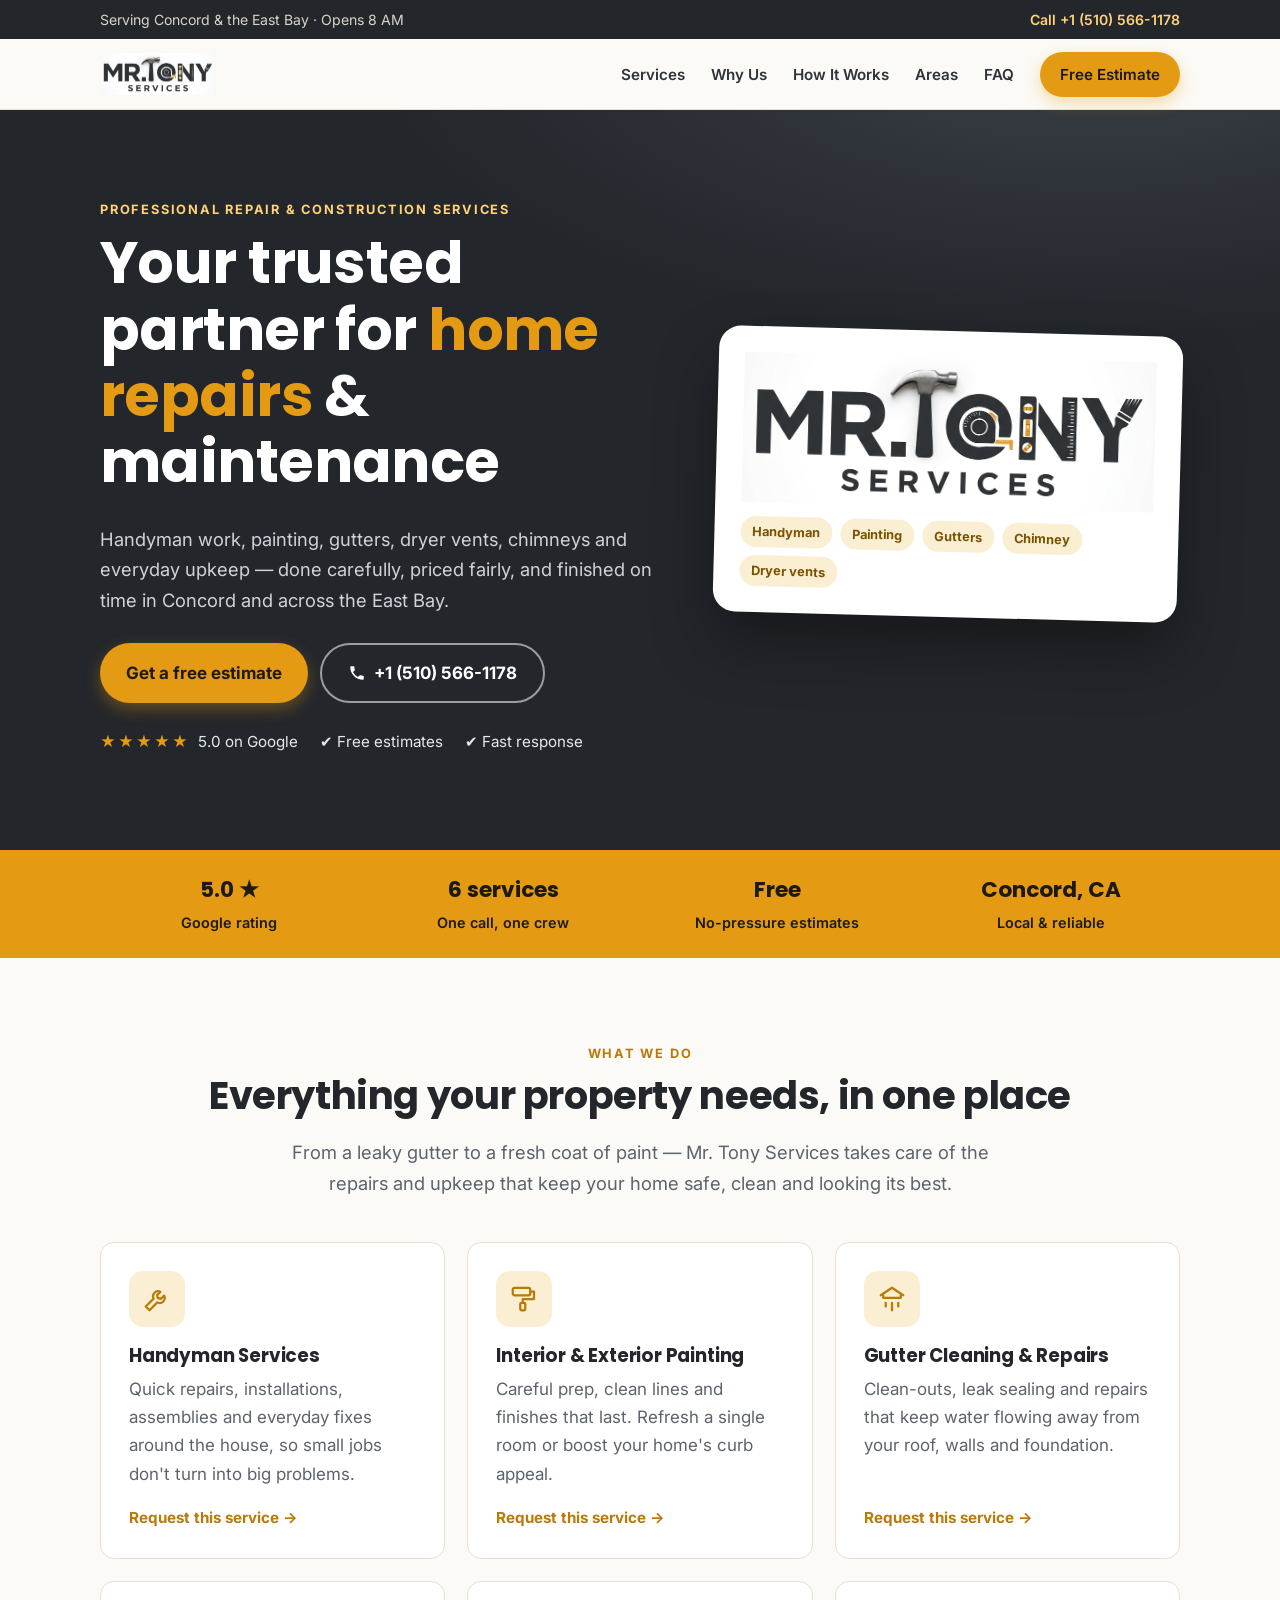
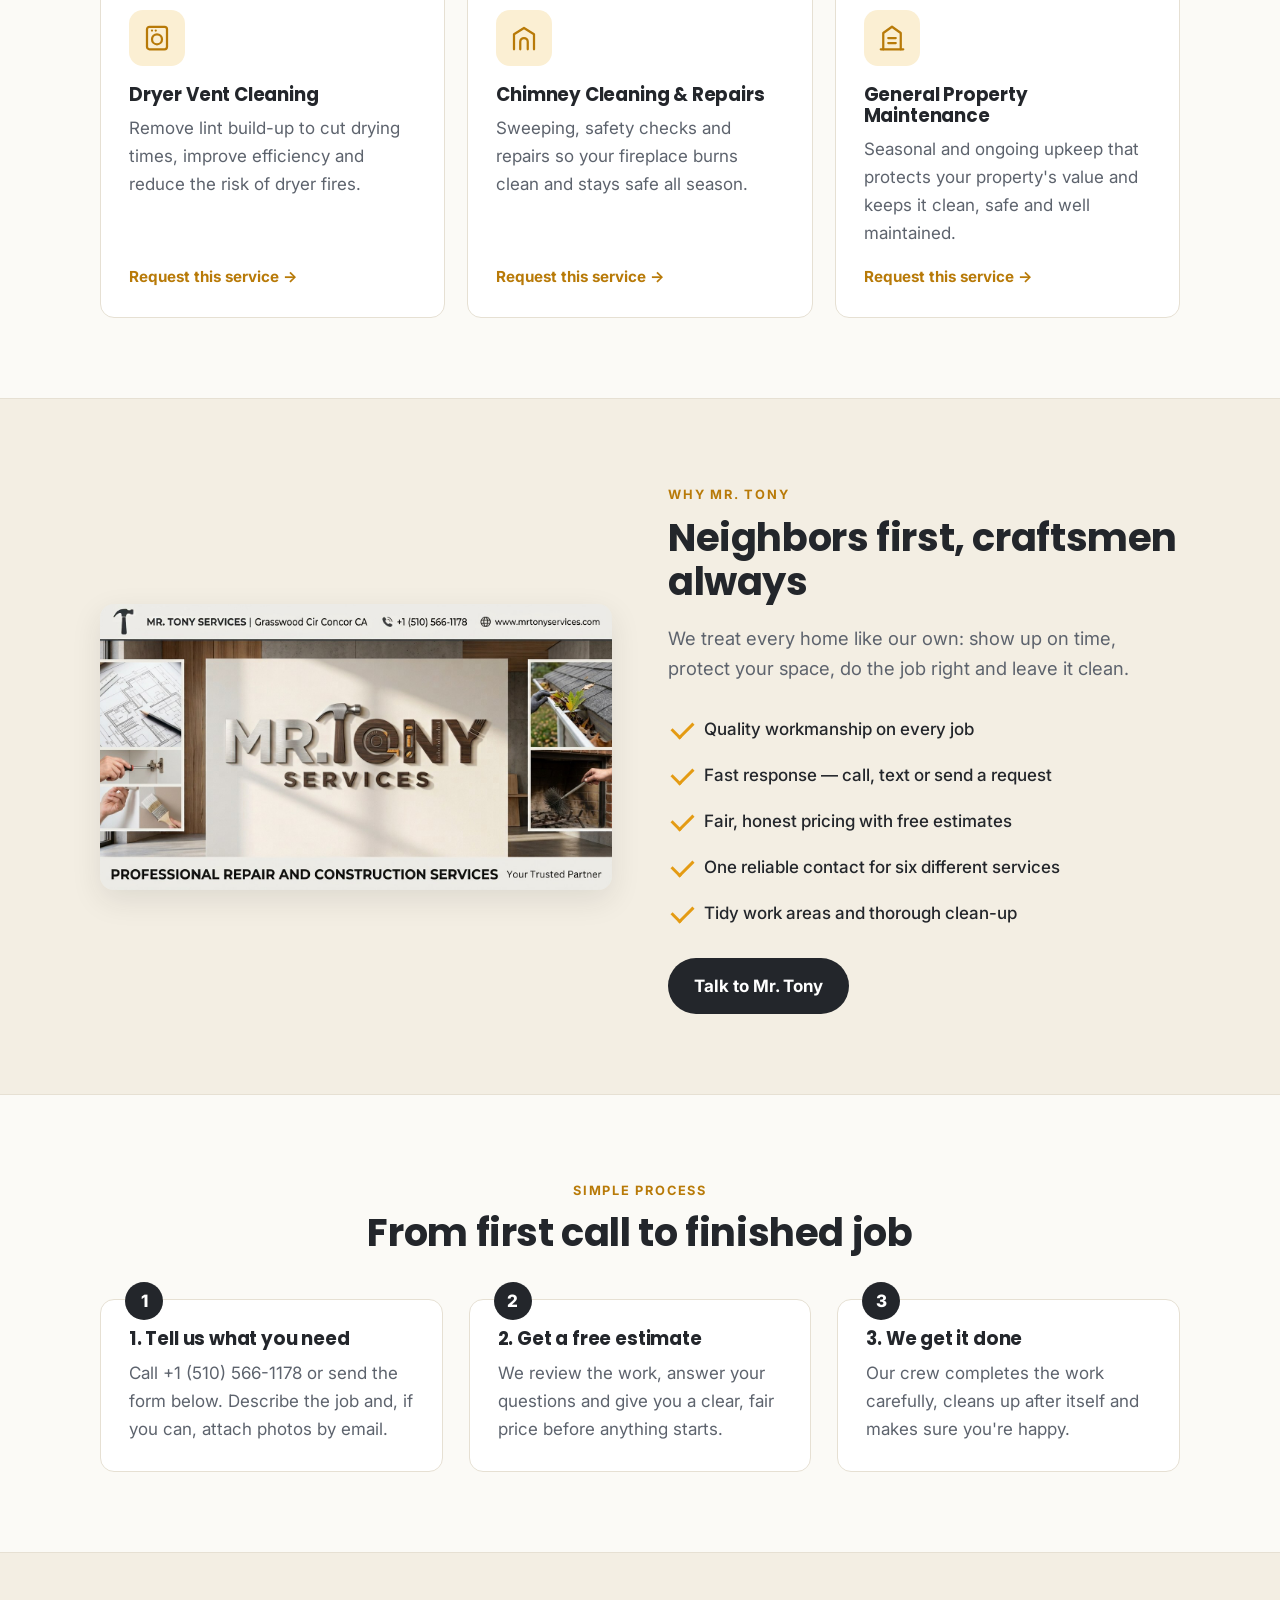
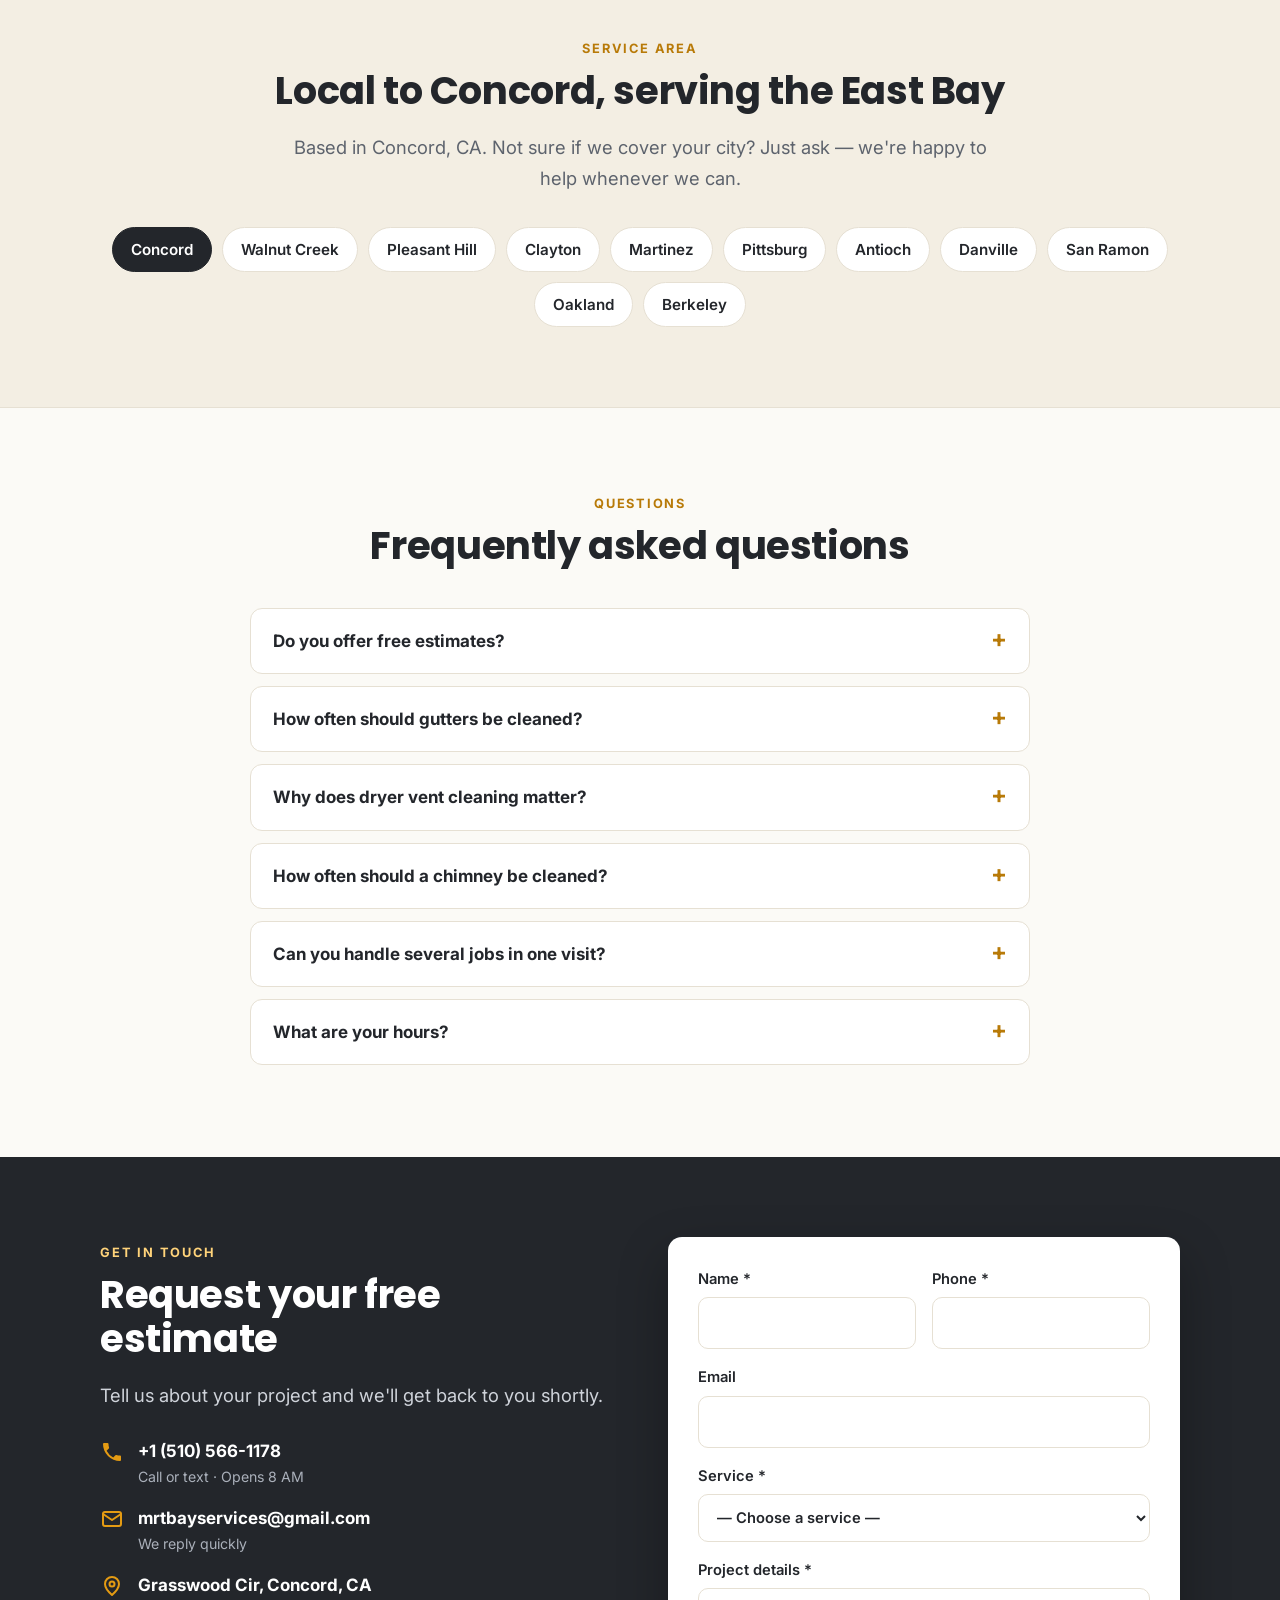
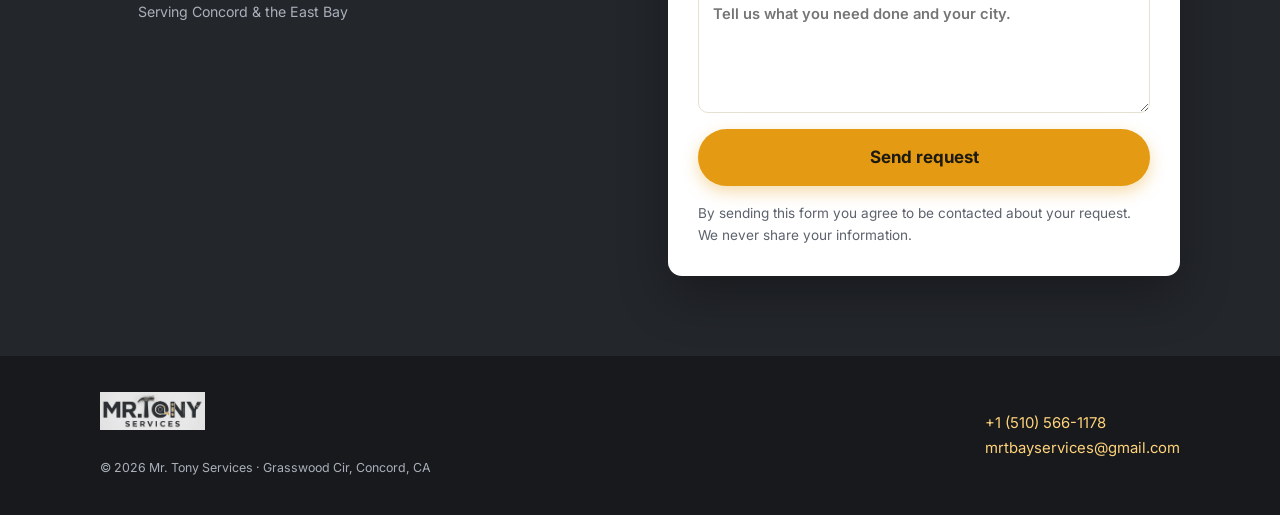
==== index.html @ d9280d81 "fixed footer img" ====
<!DOCTYPE html>
<html lang="en">
<head>
<meta charset="utf-8">
<meta name="viewport" content="width=device-width, initial-scale=1">
<title>Mr. Tony Services | Handyman, Painting, Gutter &amp; Chimney Cleaning in Concord, CA</title>
<meta name="description" content="Mr. Tony Services in Concord, CA — handyman services, interior &amp; exterior painting, gutter cleaning &amp; repairs, dryer vent cleaning, chimney cleaning &amp; repairs, and general property maintenance. Free estimates. Call +1 (510) 566-1178.">
<link rel="canonical" href="https://www.mrtonyservices.com/">
<link rel="icon" type="image/png" href="images/favicon2.jpeg">
<meta name="theme-color" content="#23262b">
<meta property="og:type" content="website">
<meta property="og:title" content="Mr. Tony Services — Professional Repair &amp; Construction Services">
<meta property="og:description" content="Handyman, painting, gutters, dryer vents, chimneys and property maintenance in Concord &amp; the East Bay. Free estimates.">
<meta property="og:image" content="https://www.mrtonyservices.com/images/banner.jpg">
<meta property="og:url" content="https://www.mrtonyservices.com/">
<meta name="twitter:card" content="summary_large_image">
<link rel="preconnect" href="https://fonts.googleapis.com">
<link rel="preconnect" href="https://fonts.gstatic.com" crossorigin>
<link href="https://fonts.googleapis.com/css2?family=Inter:wght@400;500;600;700&family=Poppins:wght@600;700;800&display=swap" rel="stylesheet">
<link rel="stylesheet" href="css/style.css">
<script type="application/ld+json">
{
  "@context":"https://schema.org",
  "@type":"HomeAndConstructionBusiness",
  "name":"Mr. Tony Services",
  "url":"https://www.mrtonyservices.com/",
  "image":"https://www.mrtonyservices.com/images/banner.jpg",
  "telephone":"+1-510-566-1178",
  "email":"mrtbayservices@gmail.com",
  "address":{"@type":"PostalAddress","streetAddress":"Grasswood Cir","addressLocality":"Concord","addressRegion":"CA","addressCountry":"US"},
  "openingHoursSpecification":{"@type":"OpeningHoursSpecification","dayOfWeek":["Monday","Tuesday","Wednesday","Thursday","Friday","Saturday"],"opens":"08:00"},
  "aggregateRating":{"@type":"AggregateRating","ratingValue":"5.0","reviewCount":"3"},
  "areaServed":["Concord","Walnut Creek","Pleasant Hill","Clayton","Martinez","Pittsburg","Antioch","Danville","San Ramon","Oakland","Berkeley"],
  "makesOffer":[
    {"@type":"Offer","itemOffered":{"@type":"Service","name":"Handyman Services"}},
    {"@type":"Offer","itemOffered":{"@type":"Service","name":"Interior & Exterior Painting"}},
    {"@type":"Offer","itemOffered":{"@type":"Service","name":"Gutter Cleaning & Repairs"}},
    {"@type":"Offer","itemOffered":{"@type":"Service","name":"Dryer Vent Cleaning"}},
    {"@type":"Offer","itemOffered":{"@type":"Service","name":"Chimney Cleaning & Repairs"}},
    {"@type":"Offer","itemOffered":{"@type":"Service","name":"General Property Maintenance"}}
  ]
}
</script>
<!-- Google tag (gtag.js) -->
<script async src="https://www.googletagmanager.com/gtag/js?id=G-68P25SF2Y1"></script>
<script>
  window.dataLayer = window.dataLayer || [];
  function gtag(){dataLayer.push(arguments);}
  gtag('js', new Date());

  gtag('config', 'G-68P25SF2Y1');
</script>
</head>
<body>

<div class="topbar"><div class="wrap">
  <span>Serving Concord &amp; the East Bay · Opens 8 AM</span>
  <a href="tel:+15105661178">Call +1 (510) 566-1178</a>
</div></div>

<header class="nav" id="nav"><div class="wrap">
  <a class="brand" href="#top" aria-label="Mr. Tony Services home"><img src="images/logo.png" alt="Mr. Tony Services logo" width="115" height="42"></a>
  <button class="burger" id="burger" aria-label="Open menu" aria-expanded="false" aria-controls="menu">
    <svg viewBox="0 0 24 24" fill="none" stroke="currentColor" stroke-width="2.2" stroke-linecap="round"><path d="M3 6h18M3 12h18M3 18h18"/></svg>
  </button>
  <nav class="menu" id="menu">
    <a href="#services">Services</a>
    <a href="#why">Why Us</a>
    <a href="#process">How It Works</a>
    <a href="#areas">Areas</a>
    <a href="#faq">FAQ</a>
    <a class="btn" href="#contact">Free Estimate</a>
  </nav>
</div></header>

<main id="top">

<!-- HERO -->
<section class="hero"><div class="wrap">
  <div>
    <span class="eyebrow" style="color:#ffd37a">Professional repair &amp; construction services</span>
    <h1>Your trusted partner for <span>home repairs</span> &amp; maintenance</h1>
    <p class="lead">Handyman work, painting, gutters, dryer vents, chimneys and everyday upkeep — done carefully, priced fairly, and finished on time in Concord and across the East Bay.</p>
    <div class="cta">
      <a class="btn" href="#contact">Get a free estimate</a>
      <a class="btn ghost" href="tel:+15105661178">
        <svg viewBox="0 0 24 24" fill="currentColor"><path d="M6.6 10.8a15.1 15.1 0 0 0 6.6 6.6l2.2-2.2a1 1 0 0 1 1-.25 11.4 11.4 0 0 0 3.6.57 1 1 0 0 1 1 1V20a1 1 0 0 1-1 1A17 17 0 0 1 3 4a1 1 0 0 1 1-1h3.5a1 1 0 0 1 1 1c0 1.25.2 2.45.57 3.58a1 1 0 0 1-.25 1z"/></svg>
        +1 (510) 566-1178
      </a>
    </div>
    <div class="badges">
      <div><span class="stars">★★★★★</span> 5.0 on Google</div>
      <div>✔ Free estimates</div>
      <div>✔ Fast response</div>
    </div>
  </div>
  <div class="hero-card">
    <img src="images/logo.png" alt="Mr. Tony Services — hammer, tape measure, level and paintbrush logo" width="928" height="337">
    <div class="tags"><span class="tag">Handyman</span><span class="tag">Painting</span><span class="tag">Gutters</span><span class="tag">Chimney</span><span class="tag">Dryer vents</span></div>
  </div>
</div></section>

<div class="strip"><div class="wrap">
  <div><b>5.0 ★</b><span>Google rating</span></div>
  <div><b>6 services</b><span>One call, one crew</span></div>
  <div><b>Free</b><span>No-pressure estimates</span></div>
  <div><b>Concord, CA</b><span>Local &amp; reliable</span></div>
</div></div>

<!-- SERVICES -->
<section id="services"><div class="wrap">
  <div class="center reveal">
    <span class="eyebrow">What we do</span>
    <h2>Everything your property needs, in one place</h2>
    <p class="lead">From a leaky gutter to a fresh coat of paint — Mr. Tony Services takes care of the repairs and upkeep that keep your home safe, clean and looking its best.</p>
  </div>
  <div class="grid">
    <article class="card reveal">
      <div class="icon"><svg viewBox="0 0 24 24" fill="none" stroke="currentColor" stroke-width="1.8" stroke-linecap="round" stroke-linejoin="round"><path d="M14.7 6.3a4 4 0 0 0-5.4 5.4L3 18l3 3 6.3-6.3a4 4 0 0 0 5.4-5.4l-2.6 2.6-2.4-.6-.6-2.4z"/></svg></div>
      <h3>Handyman Services</h3>
      <p>Quick repairs, installations, assemblies and everyday fixes around the house, so small jobs don't turn into big problems.</p>
      <a class="more" href="#contact" data-service="Handyman Services">Request this service →</a>
    </article>
    <article class="card reveal">
      <div class="icon"><svg viewBox="0 0 24 24" fill="none" stroke="currentColor" stroke-width="1.8" stroke-linecap="round" stroke-linejoin="round"><rect x="3" y="3" width="14" height="6" rx="1.5"/><path d="M17 6h3v6h-9v3"/><rect x="9" y="15" width="4" height="6" rx="1"/></svg></div>
      <h3>Interior &amp; Exterior Painting</h3>
      <p>Careful prep, clean lines and finishes that last. Refresh a single room or boost your home's curb appeal.</p>
      <a class="more" href="#contact" data-service="Interior & Exterior Painting">Request this service →</a>
    </article>
    <article class="card reveal">
      <div class="icon"><svg viewBox="0 0 24 24" fill="none" stroke="currentColor" stroke-width="1.8" stroke-linecap="round" stroke-linejoin="round"><path d="M3 9l9-6 9 6"/><path d="M5 9v2h14V9"/><path d="M7 15v3M12 15v6M17 15v3"/></svg></div>
      <h3>Gutter Cleaning &amp; Repairs</h3>
      <p>Clean-outs, leak sealing and repairs that keep water flowing away from your roof, walls and foundation.</p>
      <a class="more" href="#contact" data-service="Gutter Cleaning & Repairs">Request this service →</a>
    </article>
    <article class="card reveal">
      <div class="icon"><svg viewBox="0 0 24 24" fill="none" stroke="currentColor" stroke-width="1.8" stroke-linecap="round" stroke-linejoin="round"><rect x="4" y="3" width="16" height="18" rx="2"/><circle cx="12" cy="13" r="4"/><path d="M8 6h.01M11 6h.01"/></svg></div>
      <h3>Dryer Vent Cleaning</h3>
      <p>Remove lint build-up to cut drying times, improve efficiency and reduce the risk of dryer fires.</p>
      <a class="more" href="#contact" data-service="Dryer Vent Cleaning">Request this service →</a>
    </article>
    <article class="card reveal">
      <div class="icon"><svg viewBox="0 0 24 24" fill="none" stroke="currentColor" stroke-width="1.8" stroke-linecap="round" stroke-linejoin="round"><path d="M4 21V9l8-5 8 5v12"/><path d="M9 21v-6a3 3 0 0 1 6 0v6"/></svg></div>
      <h3>Chimney Cleaning &amp; Repairs</h3>
      <p>Sweeping, safety checks and repairs so your fireplace burns clean and stays safe all season.</p>
      <a class="more" href="#contact" data-service="Chimney Cleaning & Repairs">Request this service →</a>
    </article>
    <article class="card reveal">
      <div class="icon"><svg viewBox="0 0 24 24" fill="none" stroke="currentColor" stroke-width="1.8" stroke-linecap="round" stroke-linejoin="round"><path d="M3 21h18"/><path d="M5 21V8l7-5 7 5v13"/><path d="M9 12h6M9 16h6"/></svg></div>
      <h3>General Property Maintenance</h3>
      <p>Seasonal and ongoing upkeep that protects your property's value and keeps it clean, safe and well maintained.</p>
      <a class="more" href="#contact" data-service="General Property Maintenance">Request this service →</a>
    </article>
  </div>
</div></section>

<!-- WHY US -->
<section id="why" class="band"><div class="wrap split">
  <img class="banner-img reveal" src="images/banner.jpg" alt="Mr. Tony Services — professional repair and construction services" width="1376" height="768" loading="lazy">
  <div class="reveal">
    <span class="eyebrow">Why Mr. Tony</span>
    <h2>Neighbors first, craftsmen always</h2>
    <p class="lead">We treat every home like our own: show up on time, protect your space, do the job right and leave it clean.</p>
    <ul class="check">
      <li>Quality workmanship on every job</li>
      <li>Fast response — call, text or send a request</li>
      <li>Fair, honest pricing with free estimates</li>
      <li>One reliable contact for six different services</li>
      <li>Tidy work areas and thorough clean-up</li>
    </ul>
    <a class="btn dark" href="#contact">Talk to Mr. Tony</a>
  </div>
</div></section>

<!-- PROCESS -->
<section id="process"><div class="wrap">
  <div class="center reveal">
    <span class="eyebrow">Simple process</span>
    <h2>From first call to finished job</h2>
  </div>
  <div class="steps">
    <div class="step reveal"><h3>1. Tell us what you need</h3><p>Call +1 (510) 566-1178 or send the form below. Describe the job and, if you can, attach photos by email.</p></div>
    <div class="step reveal"><h3>2. Get a free estimate</h3><p>We review the work, answer your questions and give you a clear, fair price before anything starts.</p></div>
    <div class="step reveal"><h3>3. We get it done</h3><p>Our crew completes the work carefully, cleans up after itself and makes sure you're happy.</p></div>
  </div>
</div></section>

<!-- AREAS -->
<section id="areas" class="band"><div class="wrap">
  <div class="center reveal">
    <span class="eyebrow">Service area</span>
    <h2>Local to Concord, serving the East Bay</h2>
    <p class="lead">Based in Concord, CA. Not sure if we cover your city? Just ask — we're happy to help whenever we can.</p>
  </div>
  <div class="areas reveal">
    <span class="home">Concord</span><span>Walnut Creek</span><span>Pleasant Hill</span><span>Clayton</span><span>Martinez</span><span>Pittsburg</span><span>Antioch</span><span>Danville</span><span>San Ramon</span><span>Oakland</span><span>Berkeley</span>
  </div>
</div></section>

<!-- FAQ -->
<section id="faq"><div class="wrap">
  <div class="center reveal">
    <span class="eyebrow">Questions</span>
    <h2>Frequently asked questions</h2>
  </div>
  <div class="faq reveal">
    <details><summary>Do you offer free estimates?</summary><p>Yes. Estimates are free and come with no pressure. Call or send a request and we'll get back to you promptly.</p></details>
    <details><summary>How often should gutters be cleaned?</summary><p>Most homes benefit from a cleaning at least twice a year — typically late fall and spring. Homes near many trees may need it more often.</p></details>
    <details><summary>Why does dryer vent cleaning matter?</summary><p>Lint trapped in the vent makes your dryer work harder, lengthens drying times and is a common cause of house fires. A regular cleaning keeps it efficient and safer.</p></details>
    <details><summary>How often should a chimney be cleaned?</summary><p>If you use your fireplace regularly, an annual cleaning and safety check is a good rule of thumb. We can also repair damage we find along the way.</p></details>
    <details><summary>Can you handle several jobs in one visit?</summary><p>Absolutely. That's the benefit of one team for six services — for example, gutters, painting touch-ups and small repairs in a single visit.</p></details>
    <details><summary>What are your hours?</summary><p>We open at 8 AM. Call or text any time and we'll respond as soon as we're available.</p></details>
  </div>
</div></section>

<!-- CONTACT -->
<section id="contact" class="contact"><div class="wrap split">
  <div>
    <span class="eyebrow" style="color:#ffd37a">Get in touch</span>
    <h2>Request your free estimate</h2>
    <p class="lead">Tell us about your project and we'll get back to you shortly.</p>
    <ul class="info">
      <li>
        <svg viewBox="0 0 24 24" fill="currentColor"><path d="M6.6 10.8a15.1 15.1 0 0 0 6.6 6.6l2.2-2.2a1 1 0 0 1 1-.25 11.4 11.4 0 0 0 3.6.57 1 1 0 0 1 1 1V20a1 1 0 0 1-1 1A17 17 0 0 1 3 4a1 1 0 0 1 1-1h3.5a1 1 0 0 1 1 1c0 1.25.2 2.45.57 3.58a1 1 0 0 1-.25 1z"/></svg>
        <div><a href="tel:+15105661178">+1 (510) 566-1178</a><small>Call or text · Opens 8 AM</small></div>
      </li>
      <li>
        <svg viewBox="0 0 24 24" fill="none" stroke="currentColor" stroke-width="2" stroke-linecap="round" stroke-linejoin="round"><rect x="3" y="5" width="18" height="14" rx="2"/><path d="m3 7 9 6 9-6"/></svg>
        <div><a href="mailto:mrtbayservices@gmail.com">mrtbayservices@gmail.com</a><small>We reply quickly</small></div>
      </li>
      <li>
        <svg viewBox="0 0 24 24" fill="none" stroke="currentColor" stroke-width="2" stroke-linecap="round" stroke-linejoin="round"><path d="M12 21s7-6.2 7-11a7 7 0 1 0-14 0c0 4.8 7 11 7 11z"/><circle cx="12" cy="10" r="2.5"/></svg>
        <div><b>Grasswood Cir, Concord, CA</b><small>Serving Concord &amp; the East Bay</small></div>
      </li>
    </ul>
  </div>

  <form id="estimate" name="estimate" method="POST" action="/" data-netlify="true" netlify-honeypot="company" novalidate>
    <input type="hidden" name="form-name" value="estimate">
    <p class="hp"><label>Don't fill this out <input name="company" tabindex="-1" autocomplete="off"></label></p>
    <div class="row">
      <label>Name *<input name="name" required autocomplete="name"></label>
      <label>Phone *<input name="phone" type="tel" required autocomplete="tel"></label>
    </div>
    <label>Email<input name="email" type="email" autocomplete="email"></label>
    <label>Service *
      <select name="service" id="service" required>
        <option value="">— Choose a service —</option>
        <option>Handyman Services</option>
        <option>Interior &amp; Exterior Painting</option>
        <option>Gutter Cleaning &amp; Repairs</option>
        <option>Dryer Vent Cleaning</option>
        <option>Chimney Cleaning &amp; Repairs</option>
        <option>General Property Maintenance</option>
      </select>
    </label>
    <label>Project details *<textarea name="message" rows="4" required placeholder="Tell us what you need done and your city."></textarea></label>
    <button class="btn" type="submit">Send request</button>
    <div class="msg" id="msg" role="status" aria-live="polite"></div>
    <p class="note">By sending this form you agree to be contacted about your request. We never share your information.</p>
  </form>
</div></section>

</main>

<footer><div class="wrap">
  <div>
    <img src="images/logo.png" alt="Mr. Tony Services" width="105" height="38" style="
    filter: none;
"><br>
    <small>© <span id="year">2026</span> Mr. Tony Services · Grasswood Cir, Concord, CA</small>
  </div>
  <div>
    <a href="tel:+15105661178">+1 (510) 566-1178</a><br>
    <a href="mailto:mrtbayservices@gmail.com">mrtbayservices@gmail.com</a>
  </div>
</div></footer>

<a class="fab" href="tel:+15105661178" aria-label="Call Mr. Tony Services">
  <svg viewBox="0 0 24 24" fill="currentColor"><path d="M6.6 10.8a15.1 15.1 0 0 0 6.6 6.6l2.2-2.2a1 1 0 0 1 1-.25 11.4 11.4 0 0 0 3.6.57 1 1 0 0 1 1 1V20a1 1 0 0 1-1 1A17 17 0 0 1 3 4a1 1 0 0 1 1-1h3.5a1 1 0 0 1 1 1c0 1.25.2 2.45.57 3.58a1 1 0 0 1-.25 1z"/></svg>
</a>

<script src="js/main.js" defer></script>
</body>
</html>
---- css/style.css ----
/* Mr. Tony Services — style.css */
:root{
  --ink:#23262b; --ink-2:#2f333a; --muted:#5d636d; --line:#e6e0d3;
  --bg:#fbfaf6; --cream:#f3eee3; --card:#ffffff;
  --accent:#e49b13; --accent-dark:#b87a08; --accent-soft:#fbefd3;
  --radius:14px; --shadow:0 10px 30px rgba(35,38,43,.10);
  --max:1120px;
}
*{box-sizing:border-box}
html{scroll-behavior:smooth;scroll-padding-top:84px}
body{margin:0;background:var(--bg);color:var(--ink);font:17px/1.65 "Inter","Helvetica Neue",Arial,sans-serif;-webkit-font-smoothing:antialiased}
img{max-width:100%;display:block}
h1,h2,h3{font-family:"Poppins","Helvetica Neue",Arial,sans-serif;line-height:1.15;margin:0 0 .5em;letter-spacing:-.01em}
h1{font-size:clamp(2.2rem,5.4vw,3.6rem)}
h2{font-size:clamp(1.7rem,3.6vw,2.4rem)}
h3{font-size:1.15rem}
p{margin:0 0 1em}
a{color:inherit}
.wrap{max-width:var(--max);margin:0 auto;padding:0 20px}
section{padding:80px 0}
.eyebrow{display:inline-block;font-weight:700;font-size:.8rem;letter-spacing:.14em;text-transform:uppercase;color:var(--accent-dark);margin-bottom:10px}
.lead{font-size:1.15rem;color:var(--muted);max-width:60ch}
.center{text-align:center}.center .lead{margin-inline:auto}
:focus-visible{outline:3px solid var(--accent);outline-offset:3px;border-radius:4px}

/* Buttons */
.btn{display:inline-flex;align-items:center;gap:8px;justify-content:center;background:var(--accent);color:#1d1a12;padding:14px 26px;border-radius:999px;border:0;font:inherit;font-weight:700;text-decoration:none;cursor:pointer;transition:transform .15s,background .15s,box-shadow .15s;box-shadow:0 6px 16px rgba(228,155,19,.35)}
.btn:hover{background:#f0a921;transform:translateY(-2px)}
.btn.ghost{background:transparent;color:#fff;border:2px solid rgba(255,255,255,.55);box-shadow:none}
.btn.ghost:hover{background:rgba(255,255,255,.1)}
.btn.dark{background:var(--ink);color:#fff;box-shadow:none}
.btn svg{width:18px;height:18px}

/* Top bar + nav */
.topbar{background:var(--ink);color:#d9d4c7;font-size:.88rem;padding:8px 0}
.topbar .wrap{display:flex;justify-content:space-between;gap:12px;flex-wrap:wrap}
.topbar a{color:#ffd37a;text-decoration:none;font-weight:600}
header.nav{position:sticky;top:0;z-index:50;background:rgba(251,250,246,.94);backdrop-filter:blur(8px);border-bottom:1px solid var(--line);transition:box-shadow .2s}
header.nav.scrolled{box-shadow:0 6px 20px rgba(35,38,43,.08)}
.nav .wrap{display:flex;align-items:center;justify-content:space-between;height:70px;gap:16px}
.brand img{height:42px;width:auto}
.menu{display:flex;align-items:center;gap:26px}
.menu a{text-decoration:none;font-weight:600;font-size:.95rem;color:var(--ink-2)}
.menu a:hover{color:var(--accent-dark)}
.menu .btn{padding:10px 20px;color:#1d1a12}
.burger{display:none;background:none;border:0;padding:8px;cursor:pointer;color:var(--ink)}
.burger svg{width:28px;height:28px}

/* Hero */
.hero{background:radial-gradient(1200px 500px at 85% -10%,#3a3f47 0%,var(--ink) 60%);color:#fff;padding:84px 0 96px;position:relative;overflow:hidden}
.hero .wrap{display:grid;grid-template-columns:1.1fr .9fr;gap:48px;align-items:center}
.hero h1 span{color:var(--accent)}
.hero p.lead{color:#cfd3da}
.cta{display:flex;gap:12px;flex-wrap:wrap;margin:28px 0 26px}
.badges{display:flex;gap:22px;flex-wrap:wrap;font-size:.95rem;color:#e6e8ec}
.badges div{display:flex;align-items:center;gap:8px}
.stars{color:var(--accent);letter-spacing:2px}
.hero-card{background:#fff;border-radius:22px;padding:26px;box-shadow:0 30px 60px rgba(0,0,0,.35);transform:rotate(1.5deg)}
.hero-card img{width:100%;height:auto}
.hero-card .tags{display:flex;flex-wrap:wrap;gap:8px;margin-top:14px}
.tag{background:var(--accent-soft);color:#7a5200;font-size:.8rem;font-weight:700;padding:5px 12px;border-radius:999px}

/* Stats strip */
.strip{background:var(--accent);color:#1d1a12;padding:22px 0}
.strip .wrap{display:grid;grid-template-columns:repeat(4,1fr);gap:16px;text-align:center}
.strip b{display:block;font-family:Poppins,Arial,sans-serif;font-size:1.35rem}
.strip span{font-size:.9rem;font-weight:600}

/* Services */
.grid{display:grid;gap:22px;grid-template-columns:repeat(3,1fr);margin-top:44px}
.card{background:var(--card);border:1px solid var(--line);border-radius:var(--radius);padding:28px;transition:transform .2s,box-shadow .2s;display:flex;flex-direction:column}
.card:hover{transform:translateY(-5px);box-shadow:var(--shadow)}
.icon{width:56px;height:56px;border-radius:14px;background:var(--accent-soft);color:var(--accent-dark);display:grid;place-items:center;margin-bottom:18px}
.icon svg{width:30px;height:30px}
.card p{color:var(--muted);flex:1}
.card a.more{font-weight:700;color:var(--accent-dark);text-decoration:none;font-size:.95rem}
.card a.more:hover{text-decoration:underline}

/* About / why */
.band{background:var(--cream);border-block:1px solid var(--line)}
.split{display:grid;grid-template-columns:1fr 1fr;gap:56px;align-items:center}
.banner-img{border-radius:var(--radius);box-shadow:var(--shadow);width:100%;height:auto}
ul.check{list-style:none;padding:0;margin:22px 0}
ul.check li{padding:9px 0 9px 36px;position:relative;font-weight:500}
ul.check li:before{content:"";position:absolute;left:4px;top:15px;width:18px;height:10px;border-left:3px solid var(--accent);border-bottom:3px solid var(--accent);transform:rotate(-45deg)}

/* Process */
.steps{display:grid;grid-template-columns:repeat(3,1fr);gap:26px;margin-top:44px;counter-reset:s}
.step{background:var(--card);border:1px solid var(--line);border-radius:var(--radius);padding:28px;position:relative}
.step:before{counter-increment:s;content:counter(s);position:absolute;top:-18px;left:24px;width:38px;height:38px;border-radius:50%;background:var(--ink);color:#fff;font-weight:800;display:grid;place-items:center}
.step p{color:var(--muted);margin:0}

/* Areas */
.areas{display:flex;flex-wrap:wrap;gap:10px;justify-content:center;margin-top:34px}
.areas span{background:var(--card);border:1px solid var(--line);padding:9px 18px;border-radius:999px;font-weight:600;font-size:.95rem}
.areas span.home{background:var(--ink);color:#fff;border-color:var(--ink)}

/* FAQ */
.faq{max-width:780px;margin:40px auto 0}
details{background:var(--card);border:1px solid var(--line);border-radius:12px;margin-bottom:12px;padding:0 22px}
summary{cursor:pointer;font-weight:700;padding:18px 0;list-style:none;display:flex;justify-content:space-between;gap:16px}
summary::-webkit-details-marker{display:none}
summary:after{content:"+";font-size:1.5rem;line-height:1;color:var(--accent-dark)}
details[open] summary:after{content:"–"}
details p{color:var(--muted);padding-bottom:18px;margin:0}

/* Contact */
.contact{background:var(--ink);color:#fff}
.contact .lead{color:#cfd3da}
.contact .split{align-items:start}
.info{list-style:none;padding:0;margin:26px 0 0;display:grid;gap:16px}
.info li{display:flex;gap:14px;align-items:flex-start}
.info svg{width:24px;height:24px;color:var(--accent);flex:none;margin-top:3px}
.info a{text-decoration:none;font-weight:700}
.info small{display:block;color:#aab0ba}
form{background:#fff;color:var(--ink);padding:30px;border-radius:var(--radius);display:grid;gap:16px;box-shadow:0 20px 50px rgba(0,0,0,.3)}
.row{display:grid;grid-template-columns:1fr 1fr;gap:16px}
label{display:grid;gap:6px;font-weight:600;font-size:.92rem}
input,select,textarea{font:inherit;padding:13px 14px;border:1.5px solid var(--line);border-radius:10px;background:#fff;color:var(--ink);width:100%}
input:focus,select:focus,textarea:focus{border-color:var(--accent);outline:none;box-shadow:0 0 0 3px rgba(228,155,19,.25)}
.hp{position:absolute;left:-9999px;opacity:0}
.note{font-size:.85rem;color:var(--muted);margin:0}
.msg{padding:12px 14px;border-radius:10px;font-weight:600;display:none}
.msg.ok{display:block;background:#e6f6ea;color:#17692d}
.msg.err{display:block;background:#fdeaea;color:#a52222}

/* Footer */
footer{background:#17191d;color:#aab0ba;padding:36px 0;font-size:.93rem}
footer .wrap{display:flex;justify-content:space-between;flex-wrap:wrap;gap:18px;align-items:center}
footer img{height:38px;filter:brightness(0) invert(1);opacity:.9}
footer a{color:#ffd37a;text-decoration:none}

/* Floating call button (mobile) */
.fab{position:fixed;right:16px;bottom:calc(16px + env(safe-area-inset-bottom,0px));z-index:60;background:var(--accent);color:#1d1a12;width:58px;height:58px;border-radius:50%;display:none;place-items:center;box-shadow:0 10px 24px rgba(0,0,0,.3)}
.fab svg{width:26px;height:26px}

/* Reveal on scroll */
.reveal{opacity:0;transform:translateY(22px);transition:opacity .6s ease,transform .6s ease}
.reveal.in{opacity:1;transform:none}

/* Responsive */
@media(max-width:900px){
  section{padding:58px 0}
  .hero .wrap,.split{grid-template-columns:1fr}
  .hero-card{transform:none;max-width:420px;margin:0 auto}
  .grid,.steps{grid-template-columns:1fr 1fr}
  .strip .wrap{grid-template-columns:1fr 1fr}
  .burger{display:block}
  .menu{position:absolute;top:70px;left:0;right:0;background:var(--bg);flex-direction:column;align-items:stretch;gap:0;padding:8px 20px 20px;border-bottom:1px solid var(--line);display:none}
  .menu.open{display:flex}
  .menu a{padding:14px 0;border-bottom:1px solid var(--line)}
  .menu .btn{margin-top:14px;text-align:center}
  .fab{display:grid}
}
@media(max-width:600px){
  .grid,.steps,.row{grid-template-columns:1fr}
  .topbar .wrap{justify-content:center;text-align:center}
}
@media(prefers-reduced-motion:reduce){
  html{scroll-behavior:auto}.reveal{opacity:1;transform:none;transition:none}.btn,.card{transition:none}
}
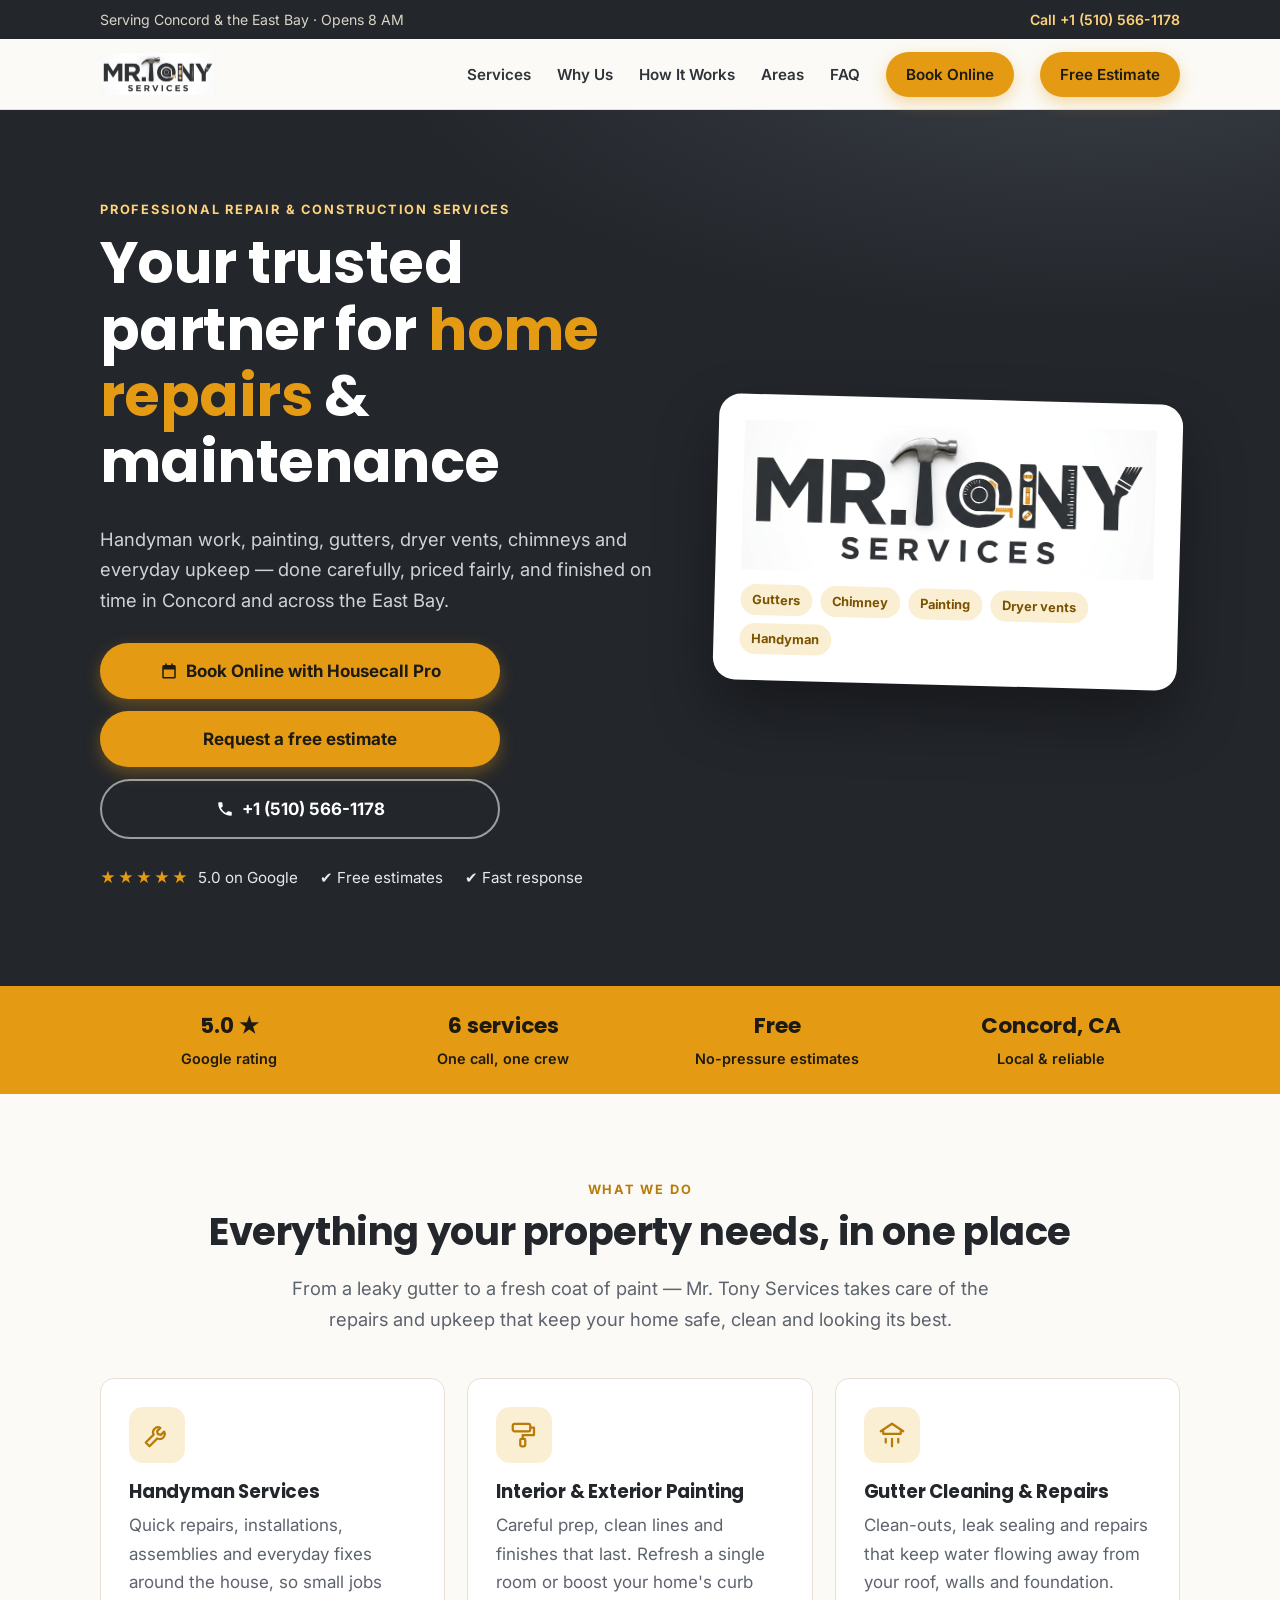
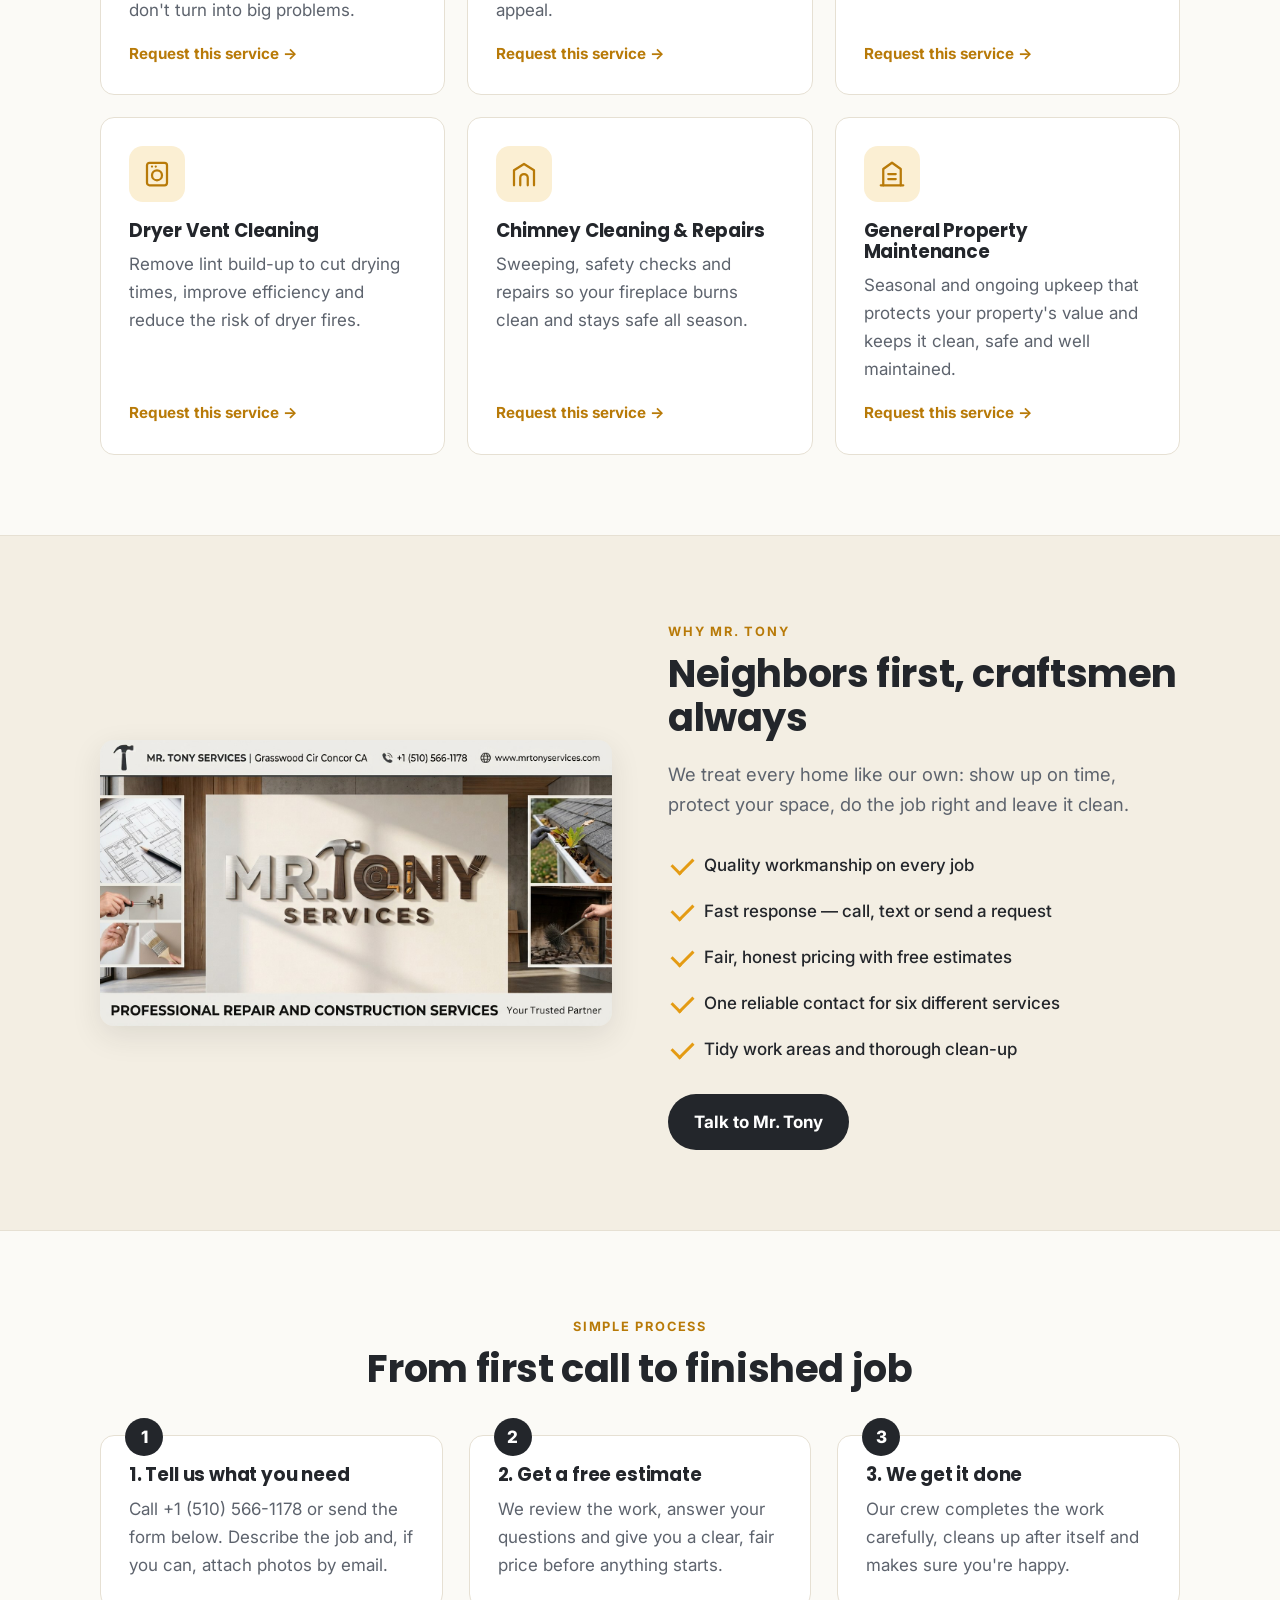
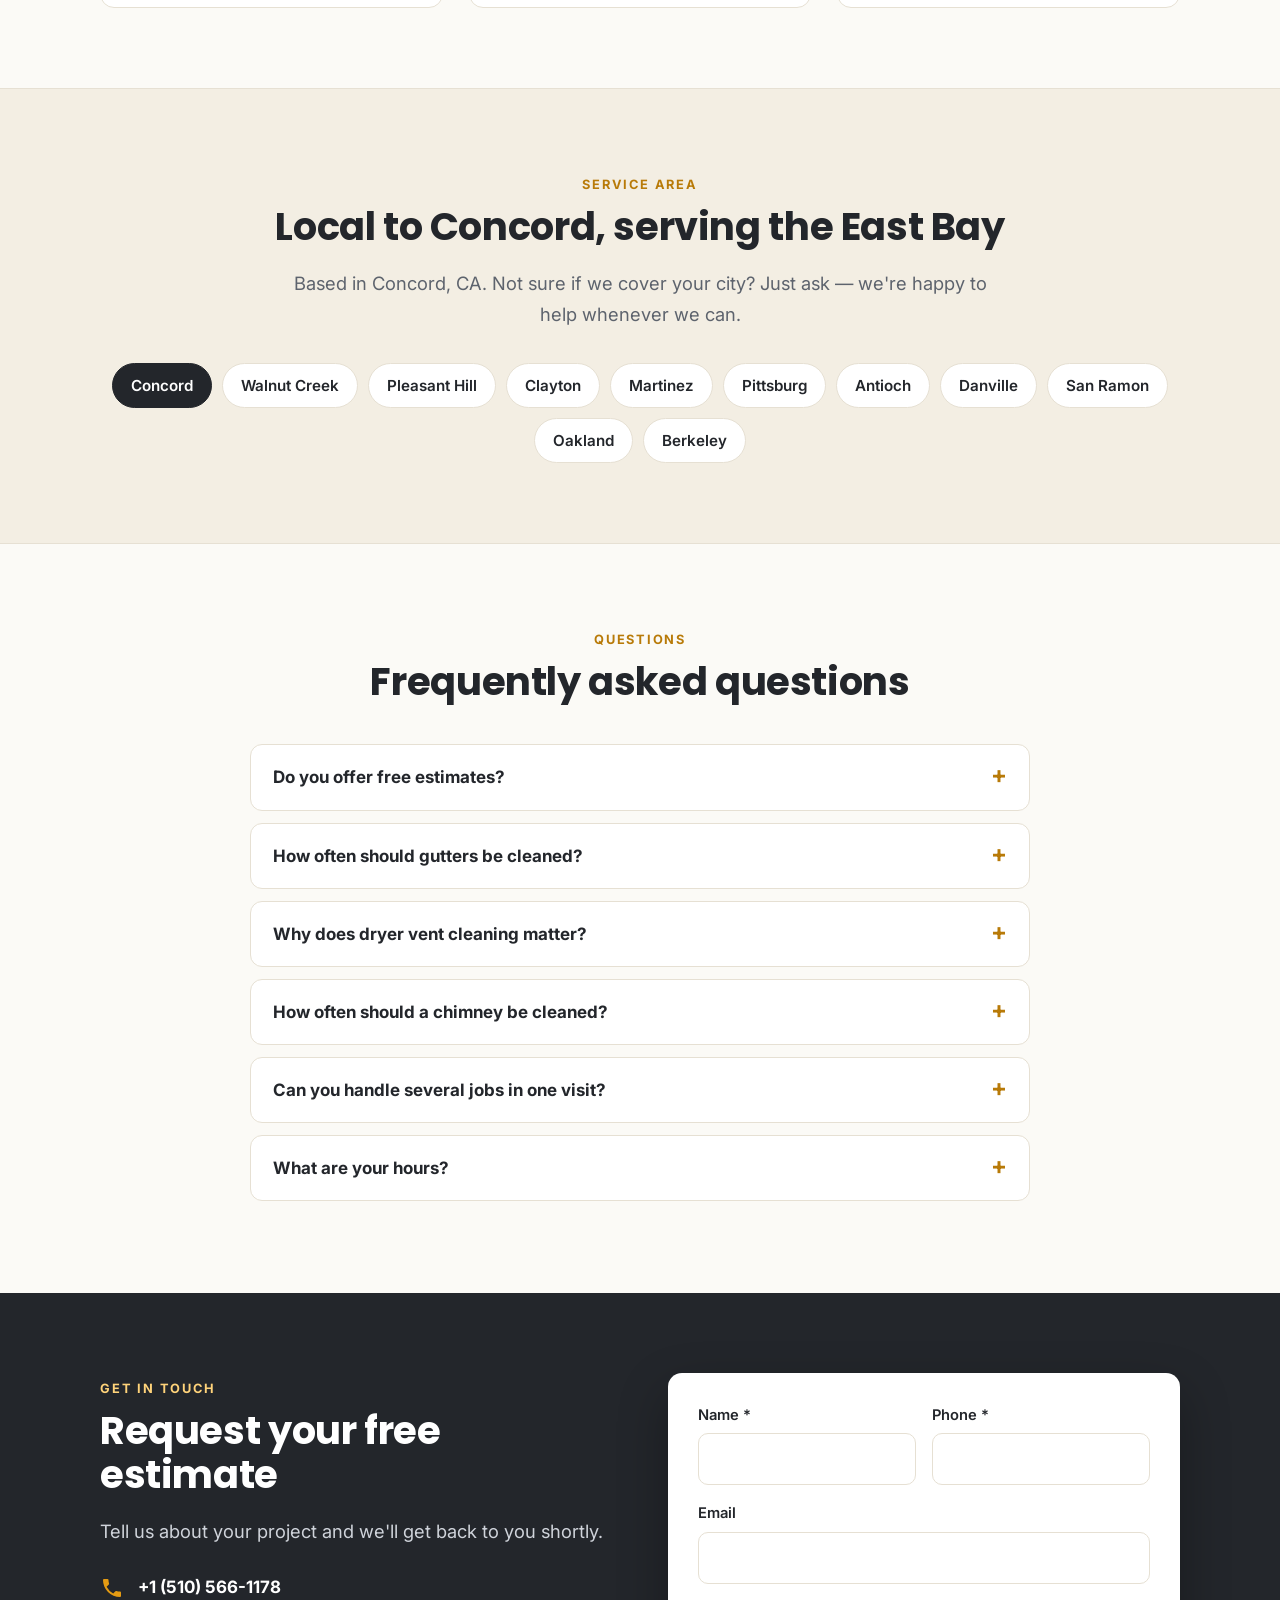
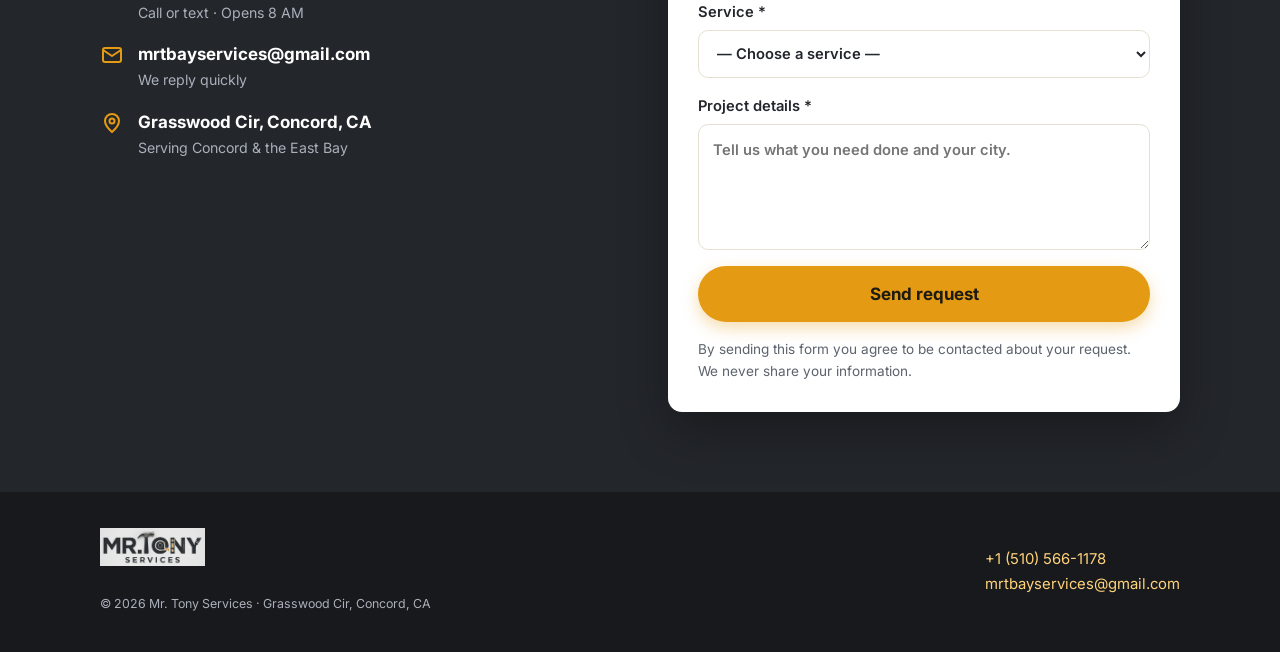
==== commit 215354bc: "Add Hausecall Pro buttons" ====
--- a/index.html
+++ b/index.html
@@ -69,6 +69,7 @@
     <a href="#process">How It Works</a>
     <a href="#areas">Areas</a>
     <a href="#faq">FAQ</a>
+    <a class="btn" target="_blank" href="https://book.housecallpro.com/book/Mr-Tony-services/86409e274b2e4090aeaadeff83b5ecfa?v2=true">Book Online</a>
     <a class="btn" href="#contact">Free Estimate</a>
   </nav>
 </div></header>
@@ -82,8 +83,13 @@
     <h1>Your trusted partner for <span>home repairs</span> &amp; maintenance</h1>
     <p class="lead">Handyman work, painting, gutters, dryer vents, chimneys and everyday upkeep — done carefully, priced fairly, and finished on time in Concord and across the East Bay.</p>
     <div class="cta">
-      <a class="btn" href="#contact">Get a free estimate</a>
-      <a class="btn ghost" href="tel:+15105661178">
+      <div class="btns">
+        <a class="btn" target="_blank" href="https://book.housecallpro.com/book/Mr-Tony-services/86409e274b2e4090aeaadeff83b5ecfa?v2=true">
+          <svg viewBox="0 0 24 24" fill="currentColor"><path d="M7 2h2v2h6V2h2v2h2a2 2 0 0 1 2 2v14a2 2 0 0 1-2 2H5a2 2 0 0 1-2-2V6a2 2 0 0 1 2-2h2V2zm12 8H5v10h14V10z"/></svg>
+          Book Online with Housecall Pro</a>
+      </div>
+        <a class="btn" href="#contact">Request a free estimate</a>
+        <a class="btn ghost" href="tel:+15105661178">
         <svg viewBox="0 0 24 24" fill="currentColor"><path d="M6.6 10.8a15.1 15.1 0 0 0 6.6 6.6l2.2-2.2a1 1 0 0 1 1-.25 11.4 11.4 0 0 0 3.6.57 1 1 0 0 1 1 1V20a1 1 0 0 1-1 1A17 17 0 0 1 3 4a1 1 0 0 1 1-1h3.5a1 1 0 0 1 1 1c0 1.25.2 2.45.57 3.58a1 1 0 0 1-.25 1z"/></svg>
         +1 (510) 566-1178
       </a>
@@ -96,7 +102,13 @@
   </div>
   <div class="hero-card">
     <img src="images/logo.png" alt="Mr. Tony Services — hammer, tape measure, level and paintbrush logo" width="928" height="337">
-    <div class="tags"><span class="tag">Handyman</span><span class="tag">Painting</span><span class="tag">Gutters</span><span class="tag">Chimney</span><span class="tag">Dryer vents</span></div>
+    <div class="tags">
+      <span class="tag">Gutters</span>
+      <span class="tag">Chimney</span>
+      <span class="tag">Painting</span>
+      <span class="tag">Dryer vents</span>
+      <span class="tag">Handyman</span>
+    </div>
   </div>
 </div></section>
 
--- a/css/style.css
+++ b/css/style.css
@@ -51,8 +51,11 @@
 .hero .wrap{display:grid;grid-template-columns:1.1fr .9fr;gap:48px;align-items:center}
 .hero h1 span{color:var(--accent)}
 .hero p.lead{color:#cfd3da}
-.cta{display:flex;gap:12px;flex-wrap:wrap;margin:28px 0 26px}
-.badges{display:flex;gap:22px;flex-wrap:wrap;font-size:.95rem;color:#e6e8ec}
+.cta{display:grid;grid-template-columns:1fr;gap:12px;max-width:400px;margin:28px 0 26px}
+.cta .btn{width:100%}
+.btns{display:contents}
+.btn.book{background:#fff;color:#23262b;box-shadow:none}
+.btn.book:hover{background:#f3eee3}.badges{display:flex;gap:22px;flex-wrap:wrap;font-size:.95rem;color:#e6e8ec}
 .badges div{display:flex;align-items:center;gap:8px}
 .stars{color:var(--accent);letter-spacing:2px}
 .hero-card{background:#fff;border-radius:22px;padding:26px;box-shadow:0 30px 60px rgba(0,0,0,.35);transform:rotate(1.5deg)}
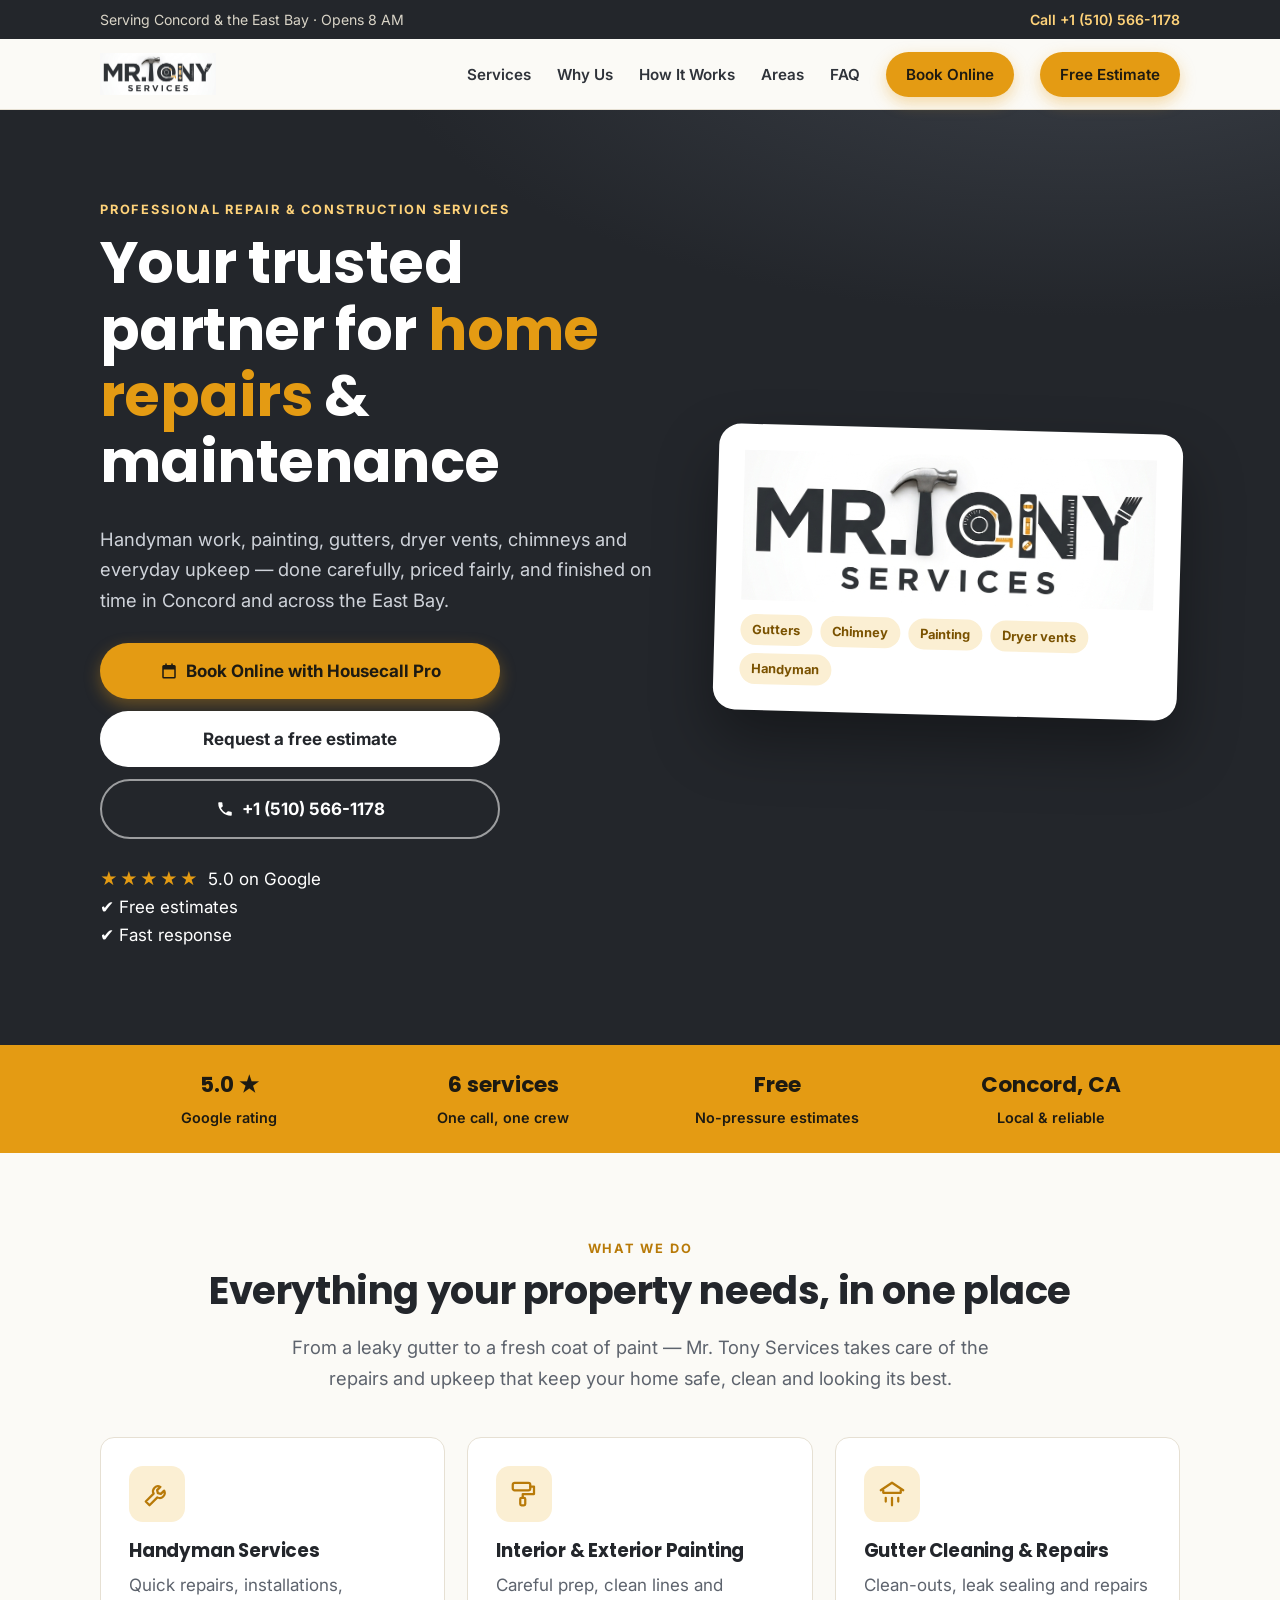
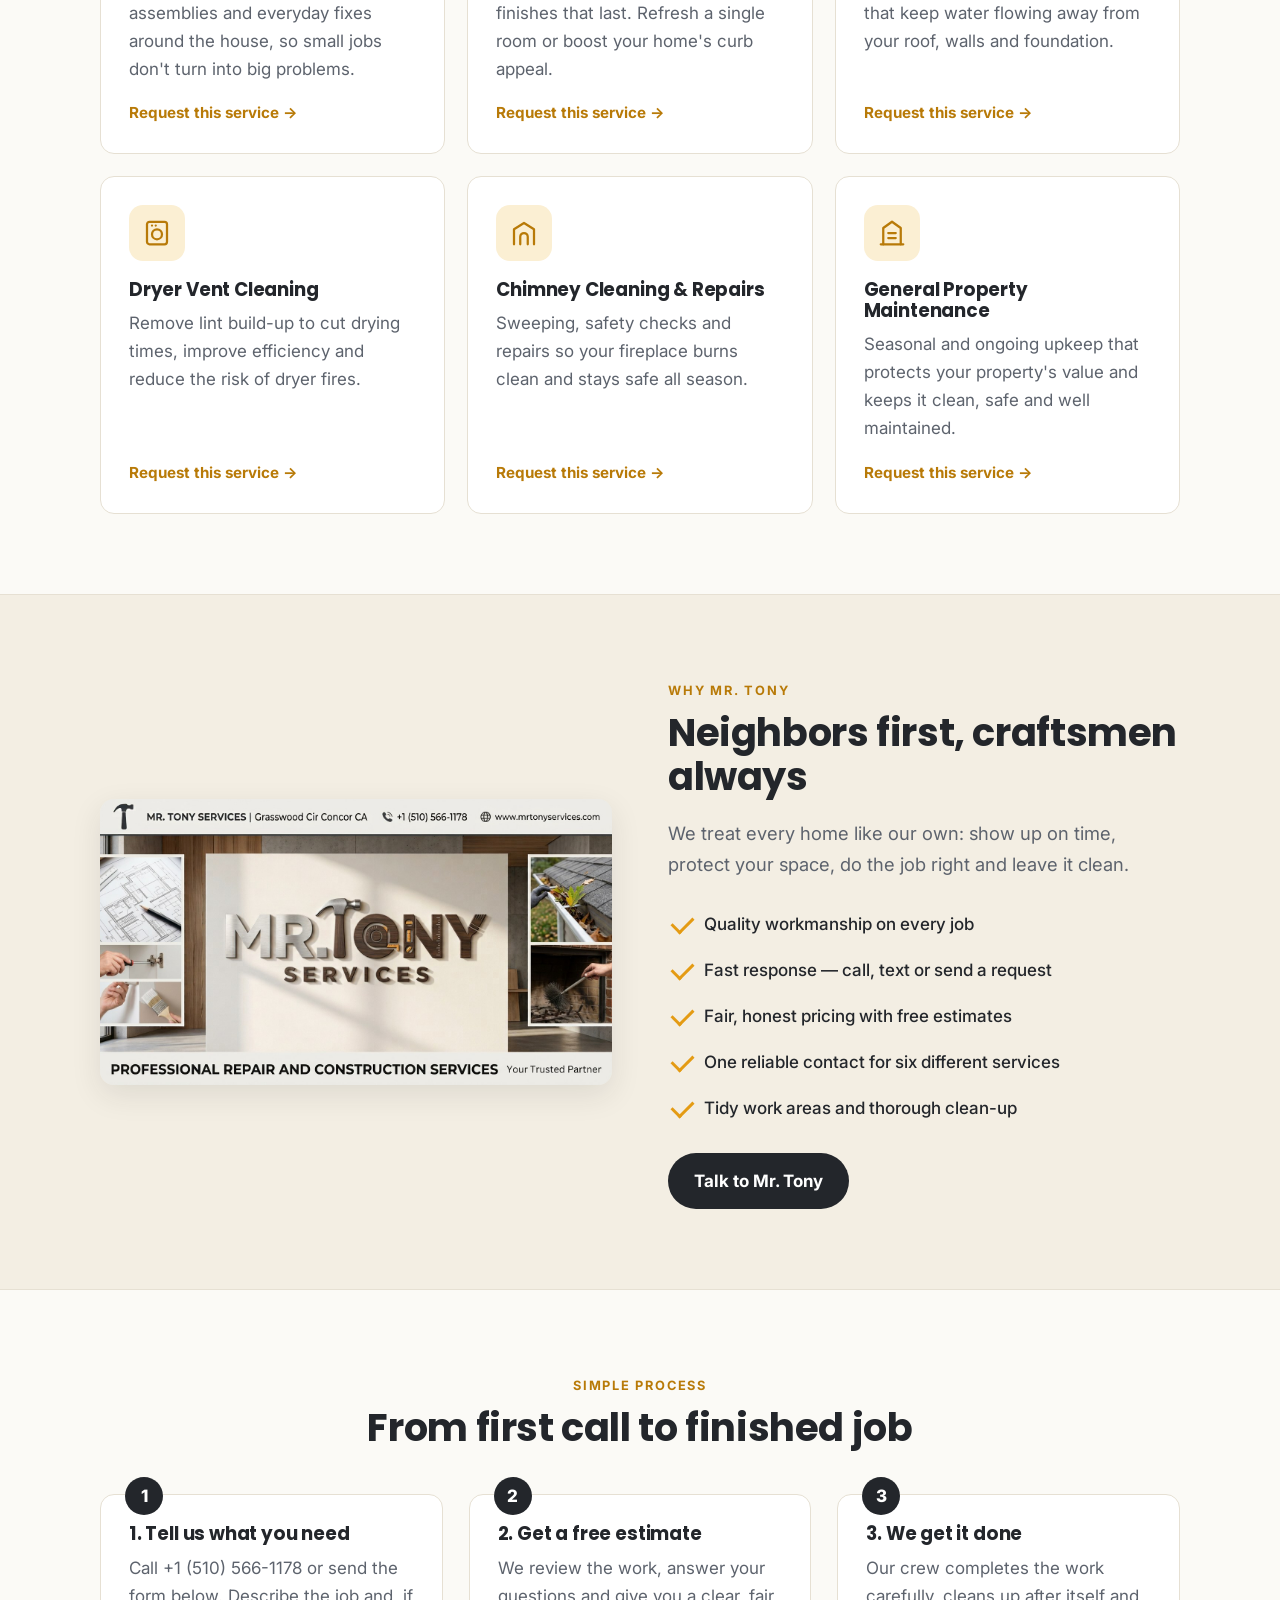
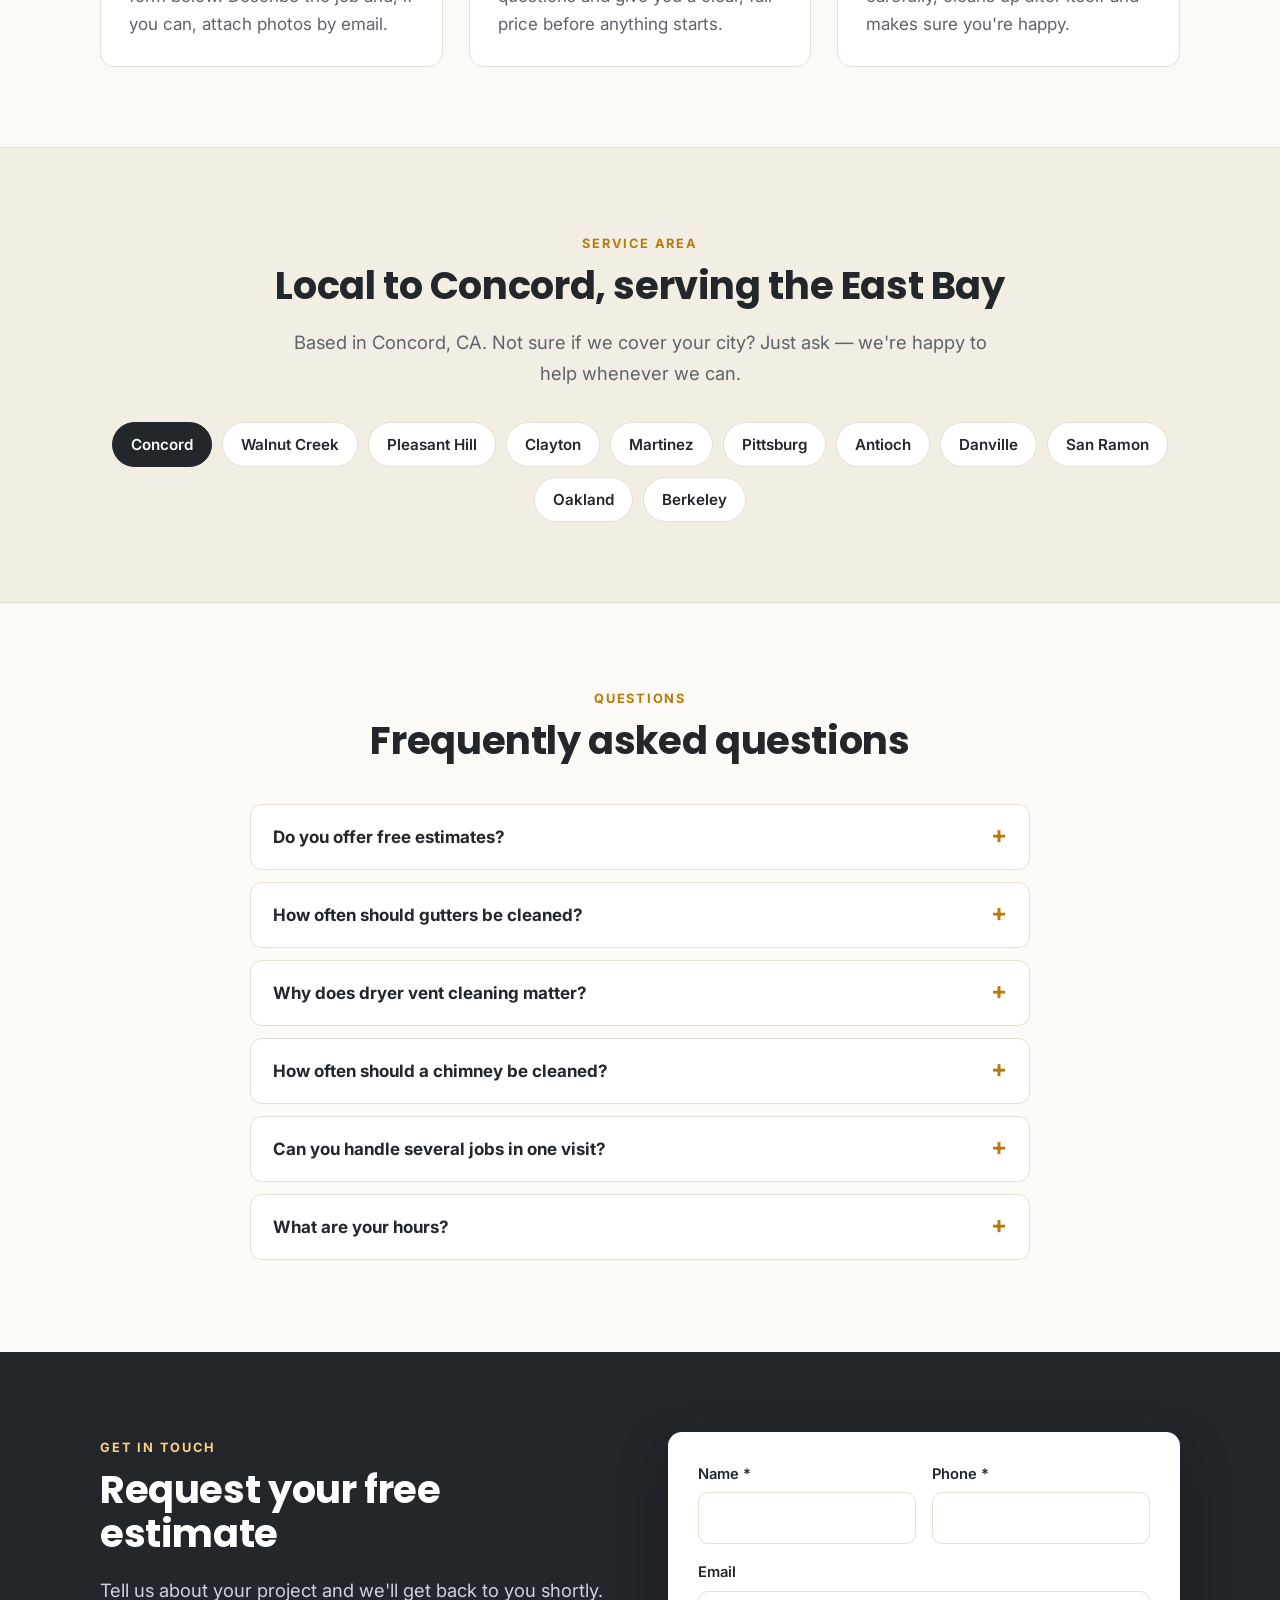
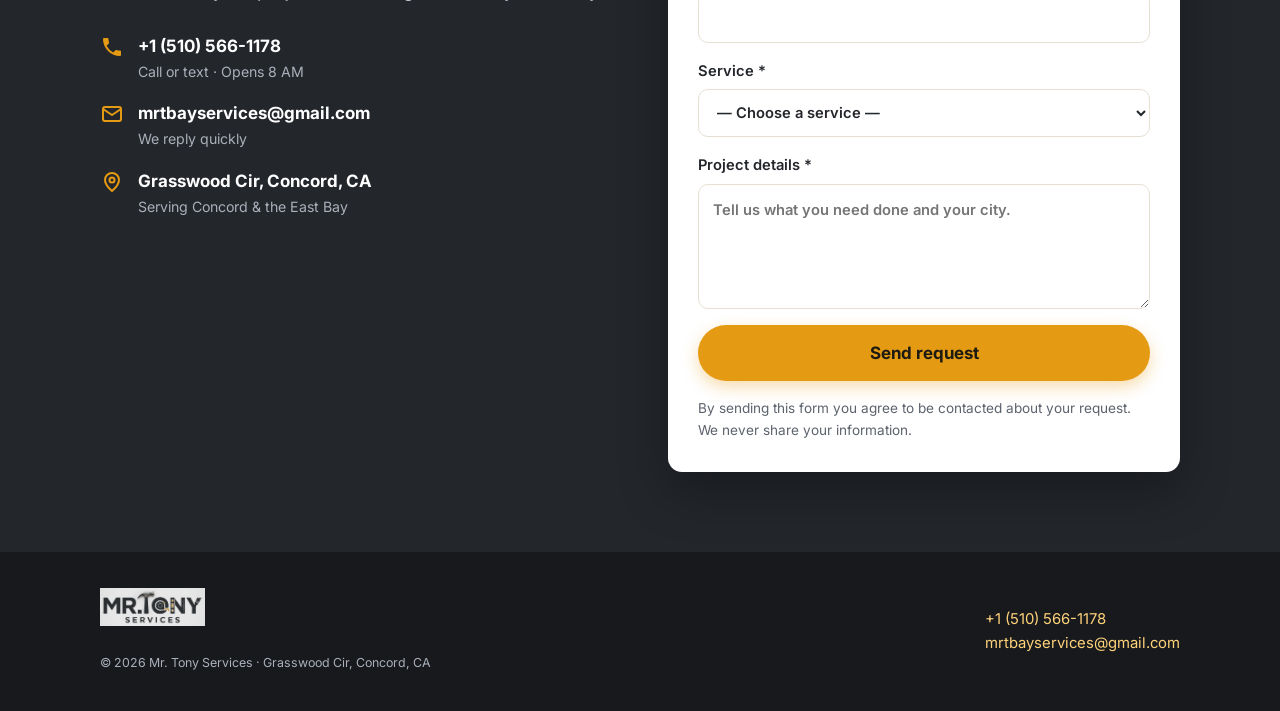
==== commit 3949c124: "Floating booking button" ====
--- a/index.html
+++ b/index.html
@@ -70,7 +70,7 @@
     <a href="#areas">Areas</a>
     <a href="#faq">FAQ</a>
     <a class="btn" target="_blank" href="https://book.housecallpro.com/book/Mr-Tony-services/86409e274b2e4090aeaadeff83b5ecfa?v2=true">Book Online</a>
-    <a class="btn" href="#contact">Free Estimate</a>
+    <a class="btn free-estimate" href="#contact">Free Estimate</a>
   </nav>
 </div></header>
 
@@ -84,11 +84,11 @@
     <p class="lead">Handyman work, painting, gutters, dryer vents, chimneys and everyday upkeep — done carefully, priced fairly, and finished on time in Concord and across the East Bay.</p>
     <div class="cta">
       <div class="btns">
-        <a class="btn" target="_blank" href="https://book.housecallpro.com/book/Mr-Tony-services/86409e274b2e4090aeaadeff83b5ecfa?v2=true">
+        <a class="book-online btn" target="_blank" href="https://book.housecallpro.com/book/Mr-Tony-services/86409e274b2e4090aeaadeff83b5ecfa?v2=true">
           <svg viewBox="0 0 24 24" fill="currentColor"><path d="M7 2h2v2h6V2h2v2h2a2 2 0 0 1 2 2v14a2 2 0 0 1-2 2H5a2 2 0 0 1-2-2V6a2 2 0 0 1 2-2h2V2zm12 8H5v10h14V10z"/></svg>
           Book Online with Housecall Pro</a>
       </div>
-        <a class="btn" href="#contact">Request a free estimate</a>
+        <a class="btn light" href="#contact">Request a free estimate</a>
         <a class="btn ghost" href="tel:+15105661178">
         <svg viewBox="0 0 24 24" fill="currentColor"><path d="M6.6 10.8a15.1 15.1 0 0 0 6.6 6.6l2.2-2.2a1 1 0 0 1 1-.25 11.4 11.4 0 0 0 3.6.57 1 1 0 0 1 1 1V20a1 1 0 0 1-1 1A17 17 0 0 1 3 4a1 1 0 0 1 1-1h3.5a1 1 0 0 1 1 1c0 1.25.2 2.45.57 3.58a1 1 0 0 1-.25 1z"/></svg>
         +1 (510) 566-1178
@@ -288,6 +288,9 @@
   </div>
 </div></footer>
 
+<a class="fab book-online"  href="https://book.housecallpro.com/book/Mr-Tony-services/86409e274b2e4090aeaadeff83b5ecfa?v2=true" aria-label="Call Mr. Tony Services">
+    <svg viewBox="0 0 24 24" fill="currentColor"><path d="M7 2h2v2h6V2h2v2h2a2 2 0 0 1 2 2v14a2 2 0 0 1-2 2H5a2 2 0 0 1-2-2V6a2 2 0 0 1 2-2h2V2zm12 8H5v10h14V10z"/></svg>
+</a>
 <a class="fab" href="tel:+15105661178" aria-label="Call Mr. Tony Services">
   <svg viewBox="0 0 24 24" fill="currentColor"><path d="M6.6 10.8a15.1 15.1 0 0 0 6.6 6.6l2.2-2.2a1 1 0 0 1 1-.25 11.4 11.4 0 0 0 3.6.57 1 1 0 0 1 1 1V20a1 1 0 0 1-1 1A17 17 0 0 1 3 4a1 1 0 0 1 1-1h3.5a1 1 0 0 1 1 1c0 1.25.2 2.45.57 3.58a1 1 0 0 1-.25 1z"/></svg>
 </a>
--- a/css/style.css
+++ b/css/style.css
@@ -54,9 +54,8 @@
 .cta{display:grid;grid-template-columns:1fr;gap:12px;max-width:400px;margin:28px 0 26px}
 .cta .btn{width:100%}
 .btns{display:contents}
-.btn.book{background:#fff;color:#23262b;box-shadow:none}
-.btn.book:hover{background:#f3eee3}.badges{display:flex;gap:22px;flex-wrap:wrap;font-size:.95rem;color:#e6e8ec}
-.badges div{display:flex;align-items:center;gap:8px}
+.btn.light{background:#fff;color:#23262b;box-shadow:none}
+.btn.light:hover{background:#f3eee3}.badges div{display:flex;align-items:center;gap:8px}
 .stars{color:var(--accent);letter-spacing:2px}
 .hero-card{background:#fff;border-radius:22px;padding:26px;box-shadow:0 30px 60px rgba(0,0,0,.35);transform:rotate(1.5deg)}
 .hero-card img{width:100%;height:auto}
@@ -136,6 +135,7 @@
 /* Floating call button (mobile) */
 .fab{position:fixed;right:16px;bottom:calc(16px + env(safe-area-inset-bottom,0px));z-index:60;background:var(--accent);color:#1d1a12;width:58px;height:58px;border-radius:50%;display:none;place-items:center;box-shadow:0 10px 24px rgba(0,0,0,.3)}
 .fab svg{width:26px;height:26px}
+.fab.book-online{bottom: calc(80px + env(safe-area-inset-bottom, 0px))}
 
 /* Reveal on scroll */
 .reveal{opacity:0;transform:translateY(22px);transition:opacity .6s ease,transform .6s ease}
@@ -145,6 +145,9 @@
 @media(max-width:900px){
   section{padding:58px 0}
   .hero .wrap,.split{grid-template-columns:1fr}
+  .menu .free-estimate{display:none}
+  .cta .ghost{display:none}
+  a.book-online.btn {display: none;}
   .hero-card{transform:none;max-width:420px;margin:0 auto}
   .grid,.steps{grid-template-columns:1fr 1fr}
   .strip .wrap{grid-template-columns:1fr 1fr}
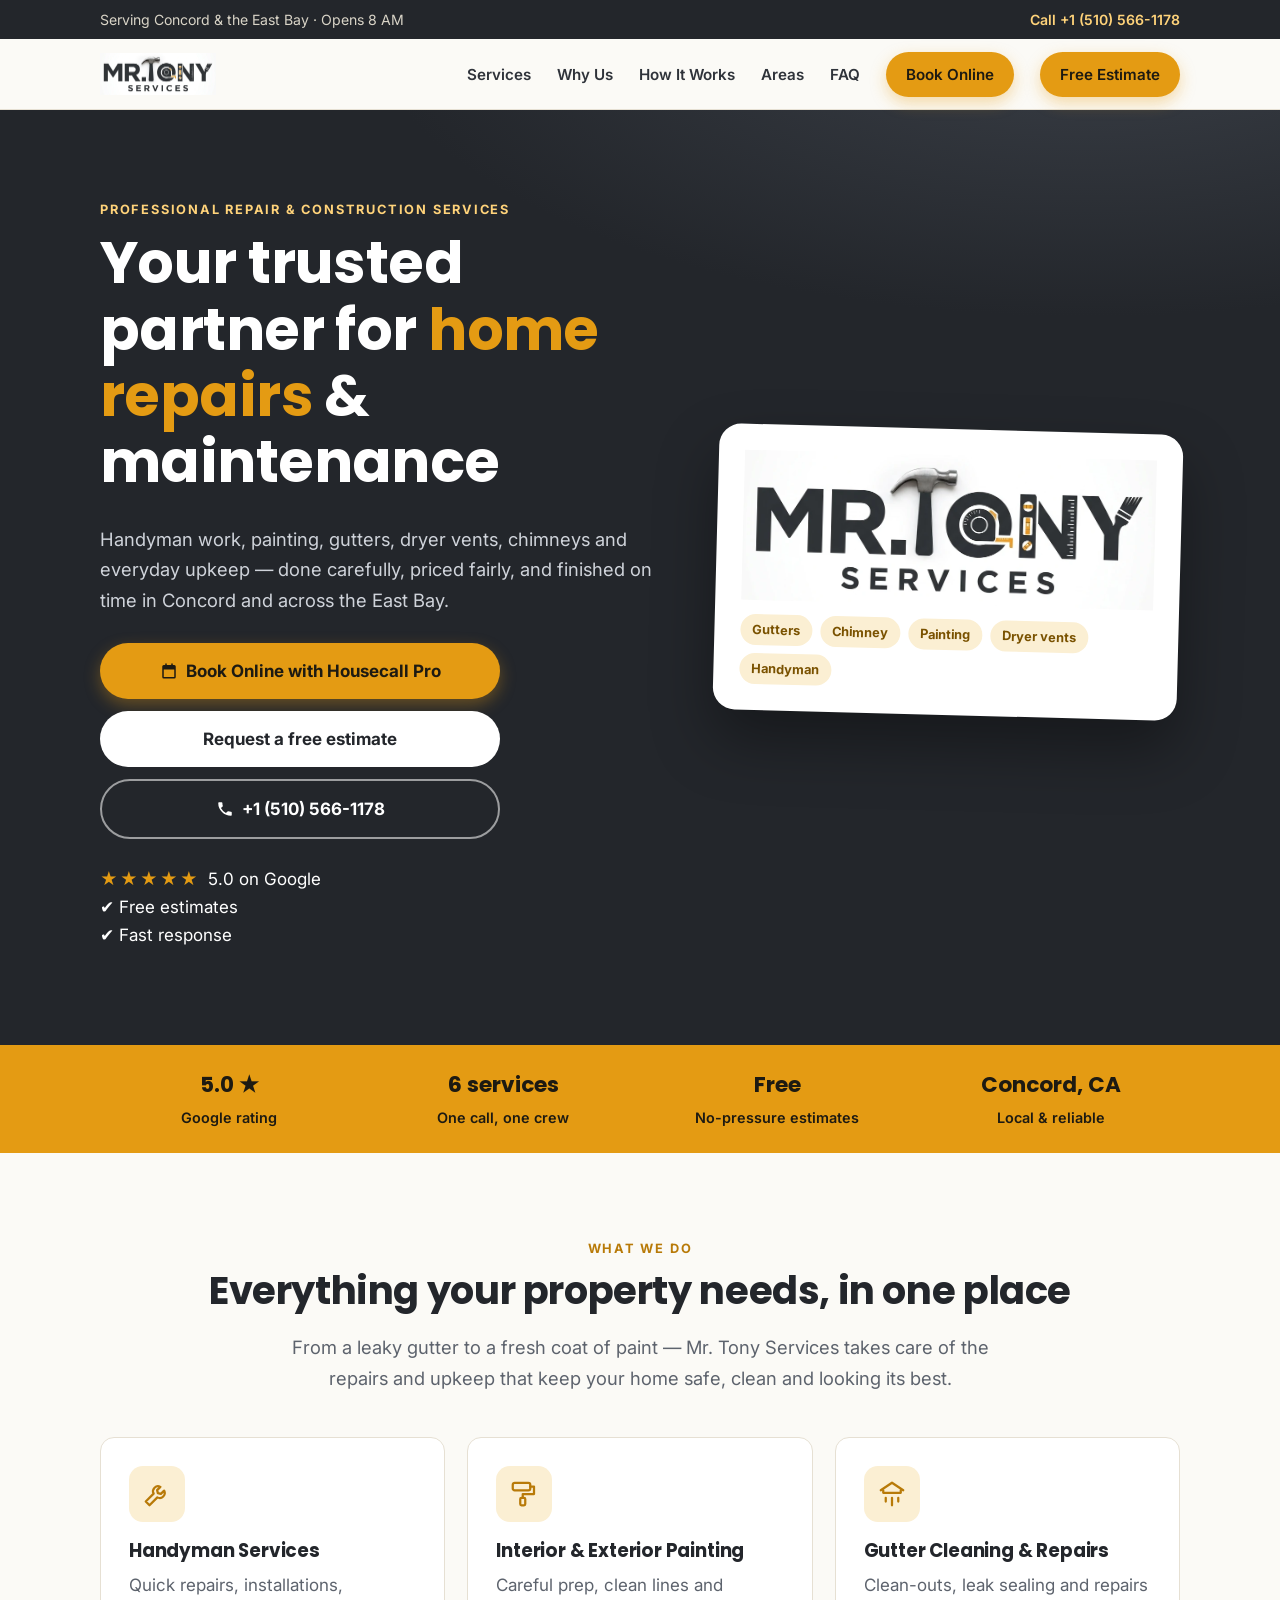
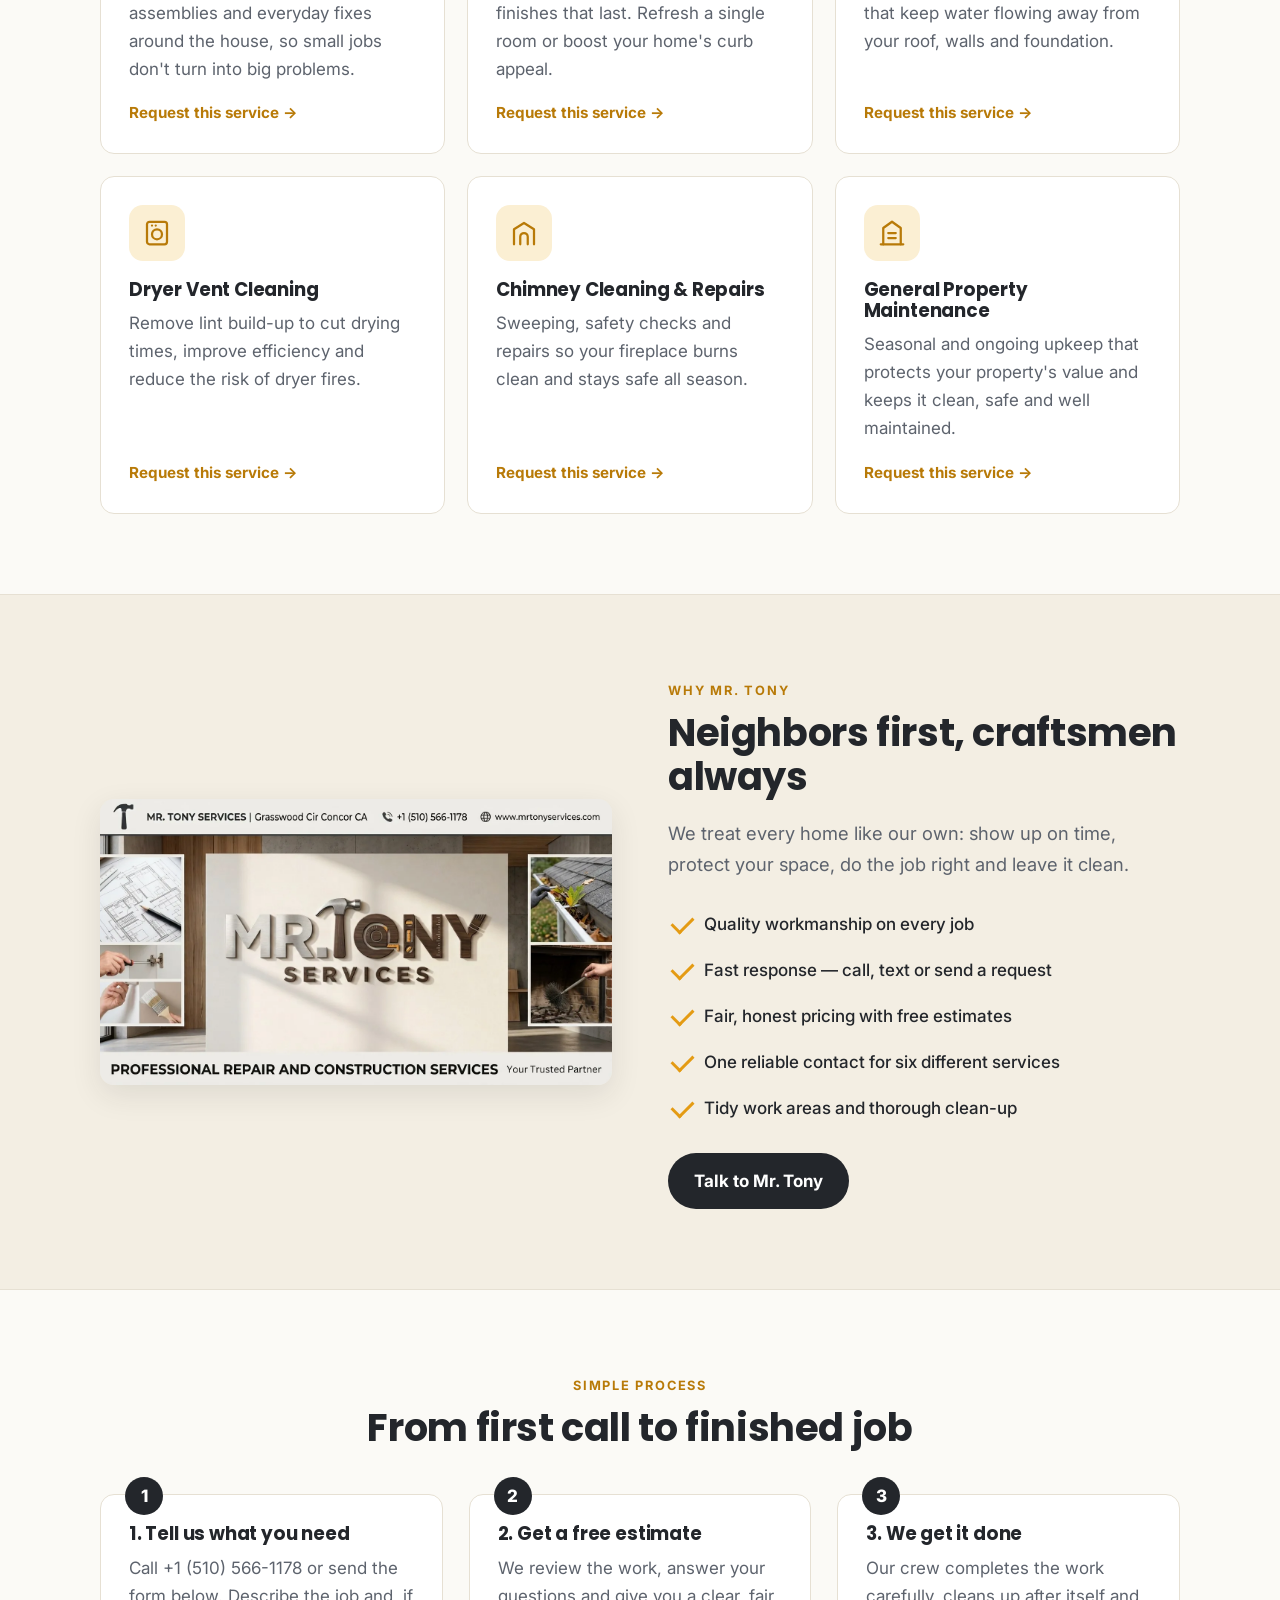
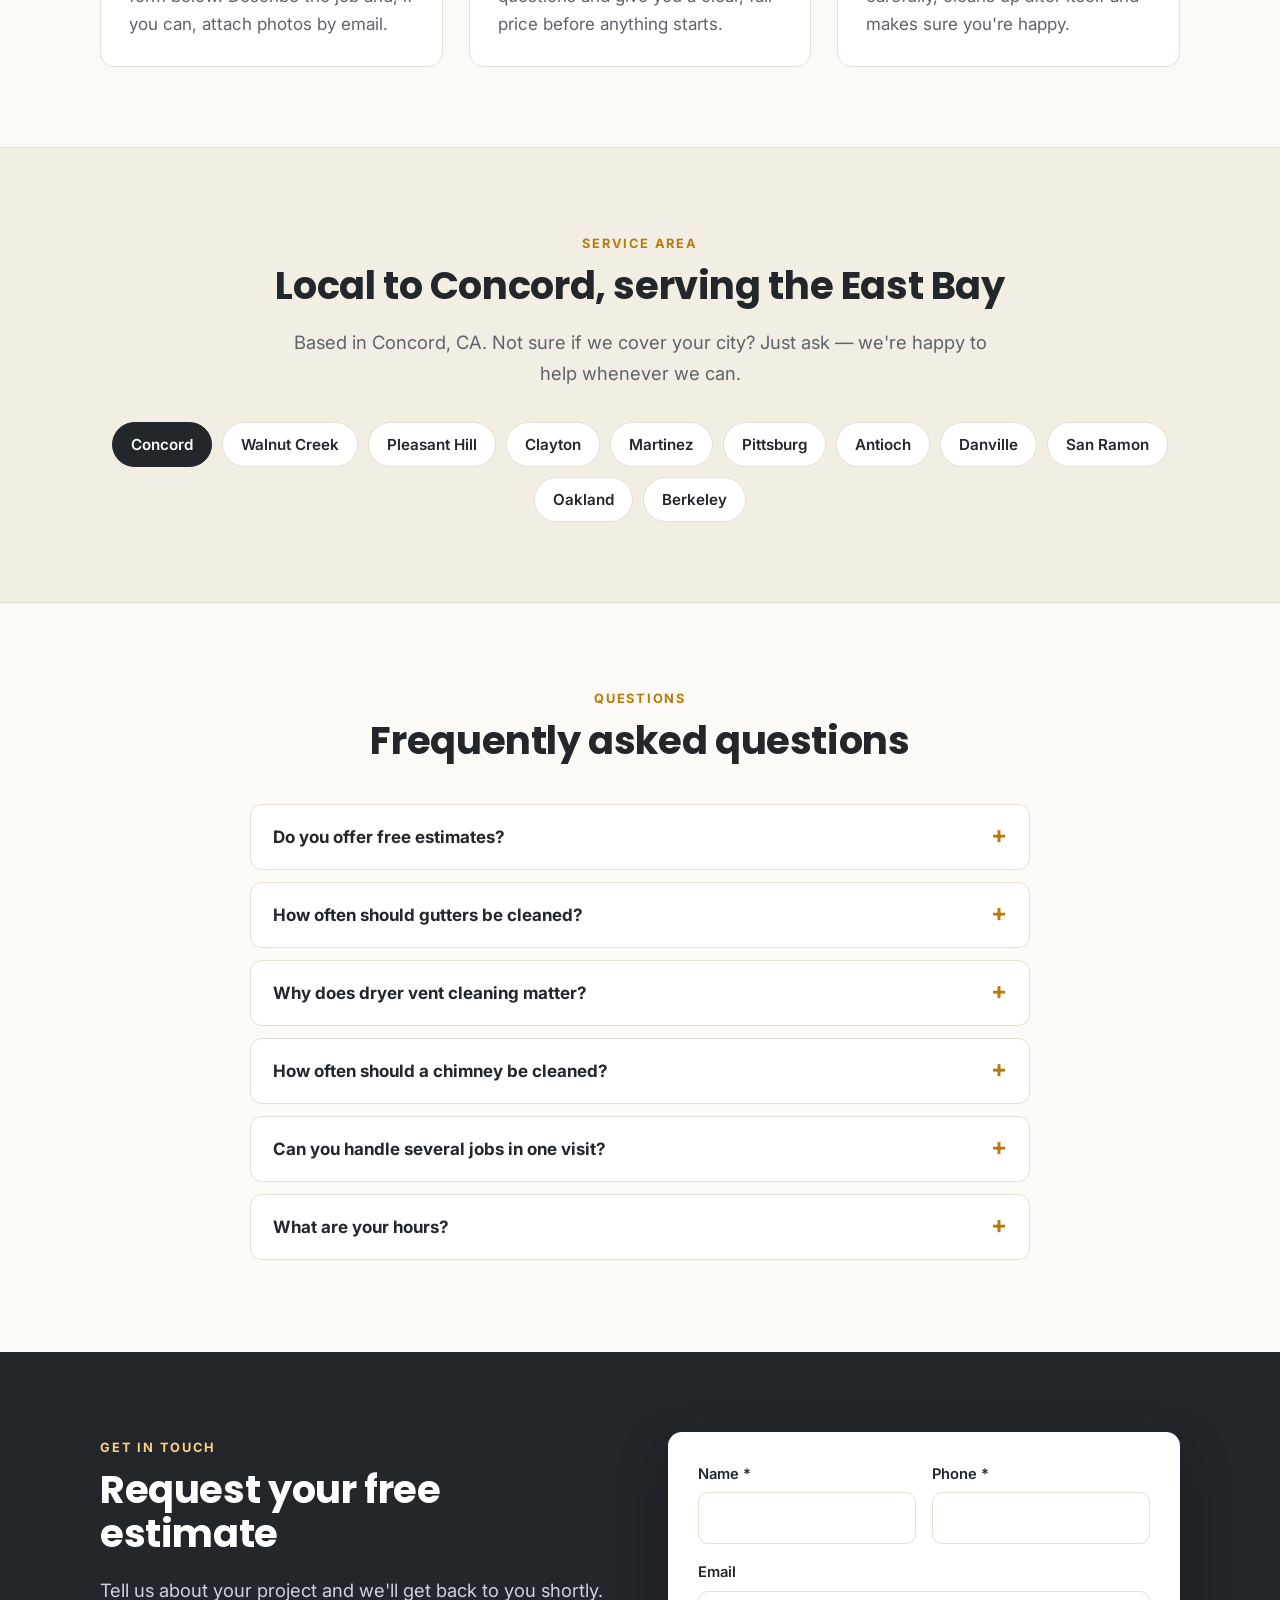
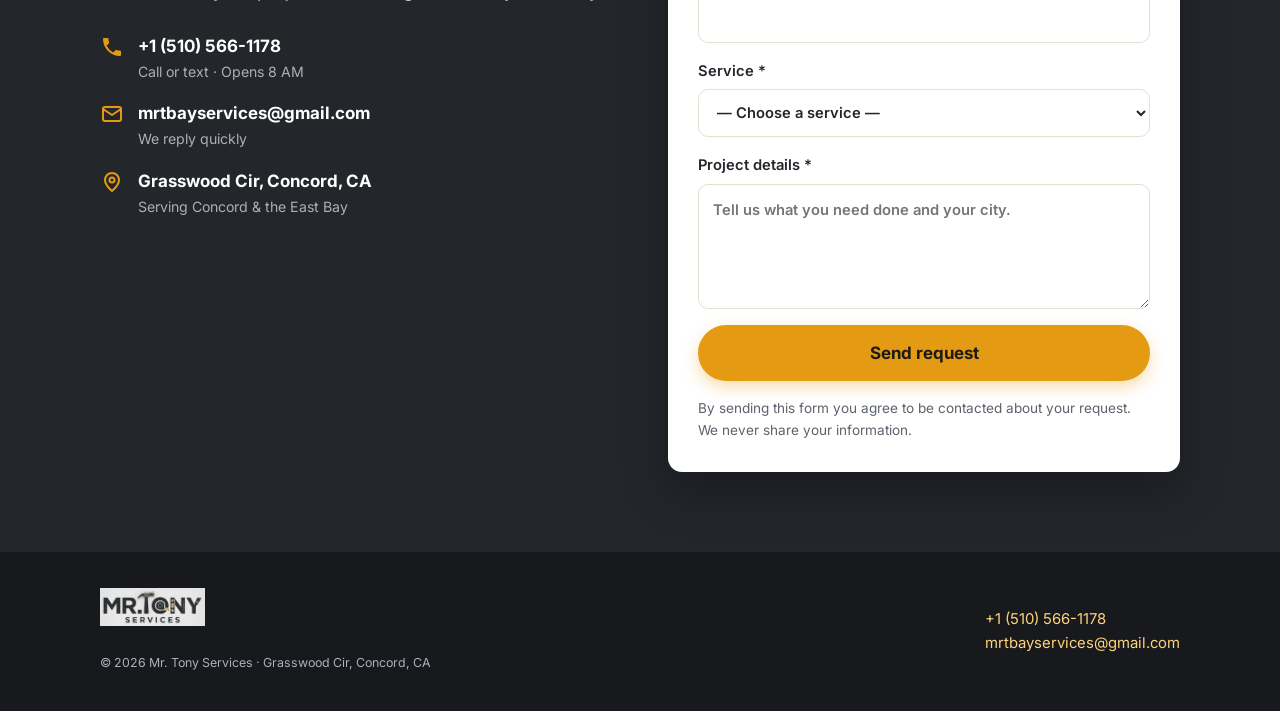
==== commit 6bdb0ba4: "SEO and GEO update" ====
--- a/index.html
+++ b/index.html
@@ -3,41 +3,72 @@
 <head>
 <meta charset="utf-8">
 <meta name="viewport" content="width=device-width, initial-scale=1">
-<title>Mr. Tony Services | Handyman, Painting, Gutter &amp; Chimney Cleaning in Concord, CA</title>
+<title>Mr. Tony Services | Chimney &amp; Gutter Cleaning in Concord, CA</title>
 <meta name="description" content="Mr. Tony Services in Concord, CA — handyman services, interior &amp; exterior painting, gutter cleaning &amp; repairs, dryer vent cleaning, chimney cleaning &amp; repairs, and general property maintenance. Free estimates. Call +1 (510) 566-1178.">
-<link rel="canonical" href="https://www.mrtonyservices.com/">
+<link rel="canonical" href="https://mrtonyservices.com/">
 <link rel="icon" type="image/png" href="images/favicon2.jpeg">
+<meta name="robots" content="index, follow, max-image-preview:large">
 <meta name="theme-color" content="#23262b">
 <meta property="og:type" content="website">
 <meta property="og:title" content="Mr. Tony Services — Professional Repair &amp; Construction Services">
 <meta property="og:description" content="Handyman, painting, gutters, dryer vents, chimneys and property maintenance in Concord &amp; the East Bay. Free estimates.">
-<meta property="og:image" content="https://www.mrtonyservices.com/images/banner.jpg">
-<meta property="og:url" content="https://www.mrtonyservices.com/">
+<meta property="og:image" content="https://mrtonyservices.com/images/banner.webp">
+<meta property="og:url" content="https://mrtonyservices.com/">
+<meta property="og:site_name" content="Mr. Tony Services">
+<meta property="og:locale" content="en_US">
+<meta property="og:image:alt" content="Mr. Tony Services — professional repair and construction services in Concord, CA">
 <meta name="twitter:card" content="summary_large_image">
+<meta name="twitter:title" content="Mr. Tony Services — Home Repairs &amp; Maintenance in Concord, CA">
+<meta name="twitter:image" content="https://mrtonyservices.com/images/banner.webp">
 <link rel="preconnect" href="https://fonts.googleapis.com">
 <link rel="preconnect" href="https://fonts.gstatic.com" crossorigin>
 <link href="https://fonts.googleapis.com/css2?family=Inter:wght@400;500;600;700&family=Poppins:wght@600;700;800&display=swap" rel="stylesheet">
 <link rel="stylesheet" href="css/style.css">
 <script type="application/ld+json">
 {
-  "@context":"https://schema.org",
-  "@type":"HomeAndConstructionBusiness",
-  "name":"Mr. Tony Services",
-  "url":"https://www.mrtonyservices.com/",
-  "image":"https://www.mrtonyservices.com/images/banner.jpg",
-  "telephone":"+1-510-566-1178",
-  "email":"mrtbayservices@gmail.com",
-  "address":{"@type":"PostalAddress","streetAddress":"Grasswood Cir","addressLocality":"Concord","addressRegion":"CA","addressCountry":"US"},
-  "openingHoursSpecification":{"@type":"OpeningHoursSpecification","dayOfWeek":["Monday","Tuesday","Wednesday","Thursday","Friday","Saturday"],"opens":"08:00"},
-  "aggregateRating":{"@type":"AggregateRating","ratingValue":"5.0","reviewCount":"3"},
-  "areaServed":["Concord","Walnut Creek","Pleasant Hill","Clayton","Martinez","Pittsburg","Antioch","Danville","San Ramon","Oakland","Berkeley"],
-  "makesOffer":[
-    {"@type":"Offer","itemOffered":{"@type":"Service","name":"Handyman Services"}},
-    {"@type":"Offer","itemOffered":{"@type":"Service","name":"Interior & Exterior Painting"}},
-    {"@type":"Offer","itemOffered":{"@type":"Service","name":"Gutter Cleaning & Repairs"}},
-    {"@type":"Offer","itemOffered":{"@type":"Service","name":"Dryer Vent Cleaning"}},
-    {"@type":"Offer","itemOffered":{"@type":"Service","name":"Chimney Cleaning & Repairs"}},
-    {"@type":"Offer","itemOffered":{"@type":"Service","name":"General Property Maintenance"}}
+  "@context": "https://schema.org",
+  "@type": "HomeAndConstructionBusiness",
+  "@id": "https://mrtonyservices.com/#business",
+  "name": "Mr. Tony Services",
+  "url": "https://mrtonyservices.com/",
+  "image": "https://mrtonyservices.com/images/banner.webp",
+  "logo": "https://mrtonyservices.com/images/logo.webp",
+  "description": "Handyman, interior and exterior painting, gutter cleaning and repairs, dryer vent cleaning, chimney cleaning and repairs, and general property maintenance in Concord, CA and the East Bay.",
+  "telephone": "+1-510-566-1178",
+  "email": "mrtbayservices@gmail.com",
+  "priceRange": "Free estimates",
+  "address": {"@type":"PostalAddress","streetAddress":"Grasswood Cir","addressLocality":"Concord","addressRegion":"CA","addressCountry":"US"},
+  "areaServed": [
+    {"@type":"City","name":"Concord"},{"@type":"City","name":"Walnut Creek"},{"@type":"City","name":"Pleasant Hill"},
+    {"@type":"City","name":"Clayton"},{"@type":"City","name":"Martinez"},{"@type":"City","name":"Pittsburg"},
+    {"@type":"City","name":"Antioch"},{"@type":"City","name":"Danville"},{"@type":"City","name":"San Ramon"},
+    {"@type":"City","name":"Oakland"},{"@type":"City","name":"Berkeley"}
+  ],
+  "hasOfferCatalog": {
+    "@type": "OfferCatalog",
+    "name": "Services",
+    "itemListElement": [
+      {"@type":"Offer","itemOffered":{"@type":"Service","name":"Handyman Services"}},
+      {"@type":"Offer","itemOffered":{"@type":"Service","name":"Interior & Exterior Painting"}},
+      {"@type":"Offer","itemOffered":{"@type":"Service","name":"Gutter Cleaning & Repairs"}},
+      {"@type":"Offer","itemOffered":{"@type":"Service","name":"Dryer Vent Cleaning"}},
+      {"@type":"Offer","itemOffered":{"@type":"Service","name":"Chimney Cleaning & Repairs"}},
+      {"@type":"Offer","itemOffered":{"@type":"Service","name":"General Property Maintenance"}}
+    ]
+  }
+}
+</script>
+<script type="application/ld+json">
+{
+  "@context": "https://schema.org",
+  "@type": "FAQPage",
+  "mainEntity": [
+    {"@type":"Question","name":"Do you offer free estimates?","acceptedAnswer":{"@type":"Answer","text":"Yes. Estimates are free and come with no pressure. Call or send a request and we'll get back to you promptly."}},
+    {"@type":"Question","name":"How often should gutters be cleaned?","acceptedAnswer":{"@type":"Answer","text":"Most homes benefit from a cleaning at least twice a year — typically late fall and spring. Homes near many trees may need it more often."}},
+    {"@type":"Question","name":"Why does dryer vent cleaning matter?","acceptedAnswer":{"@type":"Answer","text":"Lint trapped in the vent makes your dryer work harder, lengthens drying times and is a common cause of house fires. A regular cleaning keeps it efficient and safer."}},
+    {"@type":"Question","name":"How often should a chimney be cleaned?","acceptedAnswer":{"@type":"Answer","text":"If you use your fireplace regularly, an annual cleaning and safety check is a good rule of thumb. We can also repair damage we find along the way."}},
+    {"@type":"Question","name":"Can you handle several jobs in one visit?","acceptedAnswer":{"@type":"Answer","text":"Absolutely. That's the benefit of one team for six services — for example, gutters, painting touch-ups and small repairs in a single visit."}},
+    {"@type":"Question","name":"What are your hours?","acceptedAnswer":{"@type":"Answer","text":"We open at 8 AM. Call or text any time and we'll respond as soon as we're available."}}
   ]
 }
 </script>
@@ -59,7 +90,7 @@
 </div></div>
 
 <header class="nav" id="nav"><div class="wrap">
-  <a class="brand" href="#top" aria-label="Mr. Tony Services home"><img src="images/logo.png" alt="Mr. Tony Services logo" width="115" height="42"></a>
+  <a class="brand" href="#top" aria-label="Mr. Tony Services home"><img src="images/logo.webp" alt="Mr. Tony Services — handyman, painting, gutter and chimney services in Concord, CA" width="115" height="42"></a>
   <button class="burger" id="burger" aria-label="Open menu" aria-expanded="false" aria-controls="menu">
     <svg viewBox="0 0 24 24" fill="none" stroke="currentColor" stroke-width="2.2" stroke-linecap="round"><path d="M3 6h18M3 12h18M3 18h18"/></svg>
   </button>
@@ -101,7 +132,7 @@
     </div>
   </div>
   <div class="hero-card">
-    <img src="images/logo.png" alt="Mr. Tony Services — hammer, tape measure, level and paintbrush logo" width="928" height="337">
+    <img src="images/logo.webp" alt="Mr. Tony Services — hammer, tape measure, level and paintbrush logo" width="928" height="337" fetchpriority="high" decoding="async">
     <div class="tags">
       <span class="tag">Gutters</span>
       <span class="tag">Chimney</span>
@@ -168,7 +199,7 @@
 
 <!-- WHY US -->
 <section id="why" class="band"><div class="wrap split">
-  <img class="banner-img reveal" src="images/banner.jpg" alt="Mr. Tony Services — professional repair and construction services" width="1376" height="768" loading="lazy">
+  <img class="banner-img reveal" src="images/banner.webp" alt="Mr. Tony Services — professional repair and construction services" width="1376" height="768" loading="lazy">
   <div class="reveal">
     <span class="eyebrow">Why Mr. Tony</span>
     <h2>Neighbors first, craftsmen always</h2>
@@ -277,7 +308,7 @@
 
 <footer><div class="wrap">
   <div>
-    <img src="images/logo.png" alt="Mr. Tony Services" width="105" height="38" style="
+    <img src="images/logo.webp" alt="Mr. Tony Services" width="105" height="38" style="
     filter: none;
 "><br>
     <small>© <span id="year">2026</span> Mr. Tony Services · Grasswood Cir, Concord, CA</small>
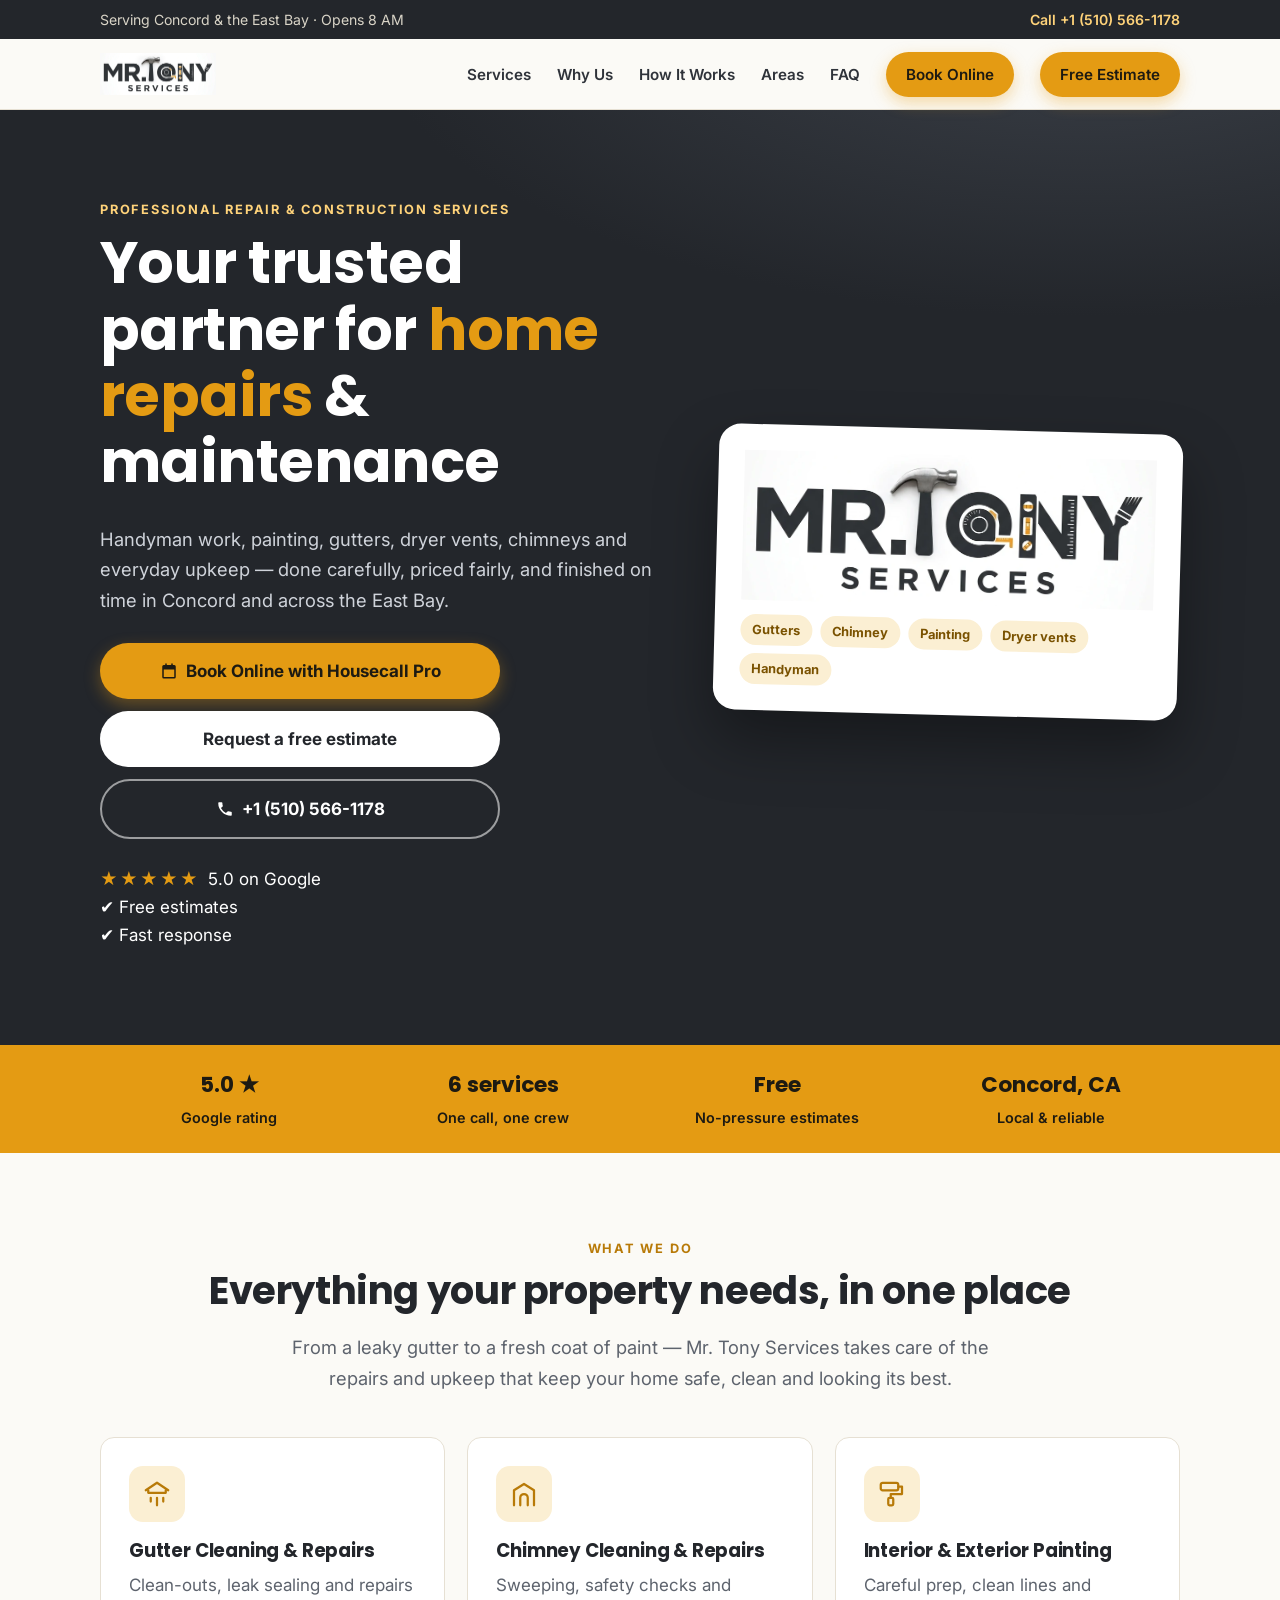
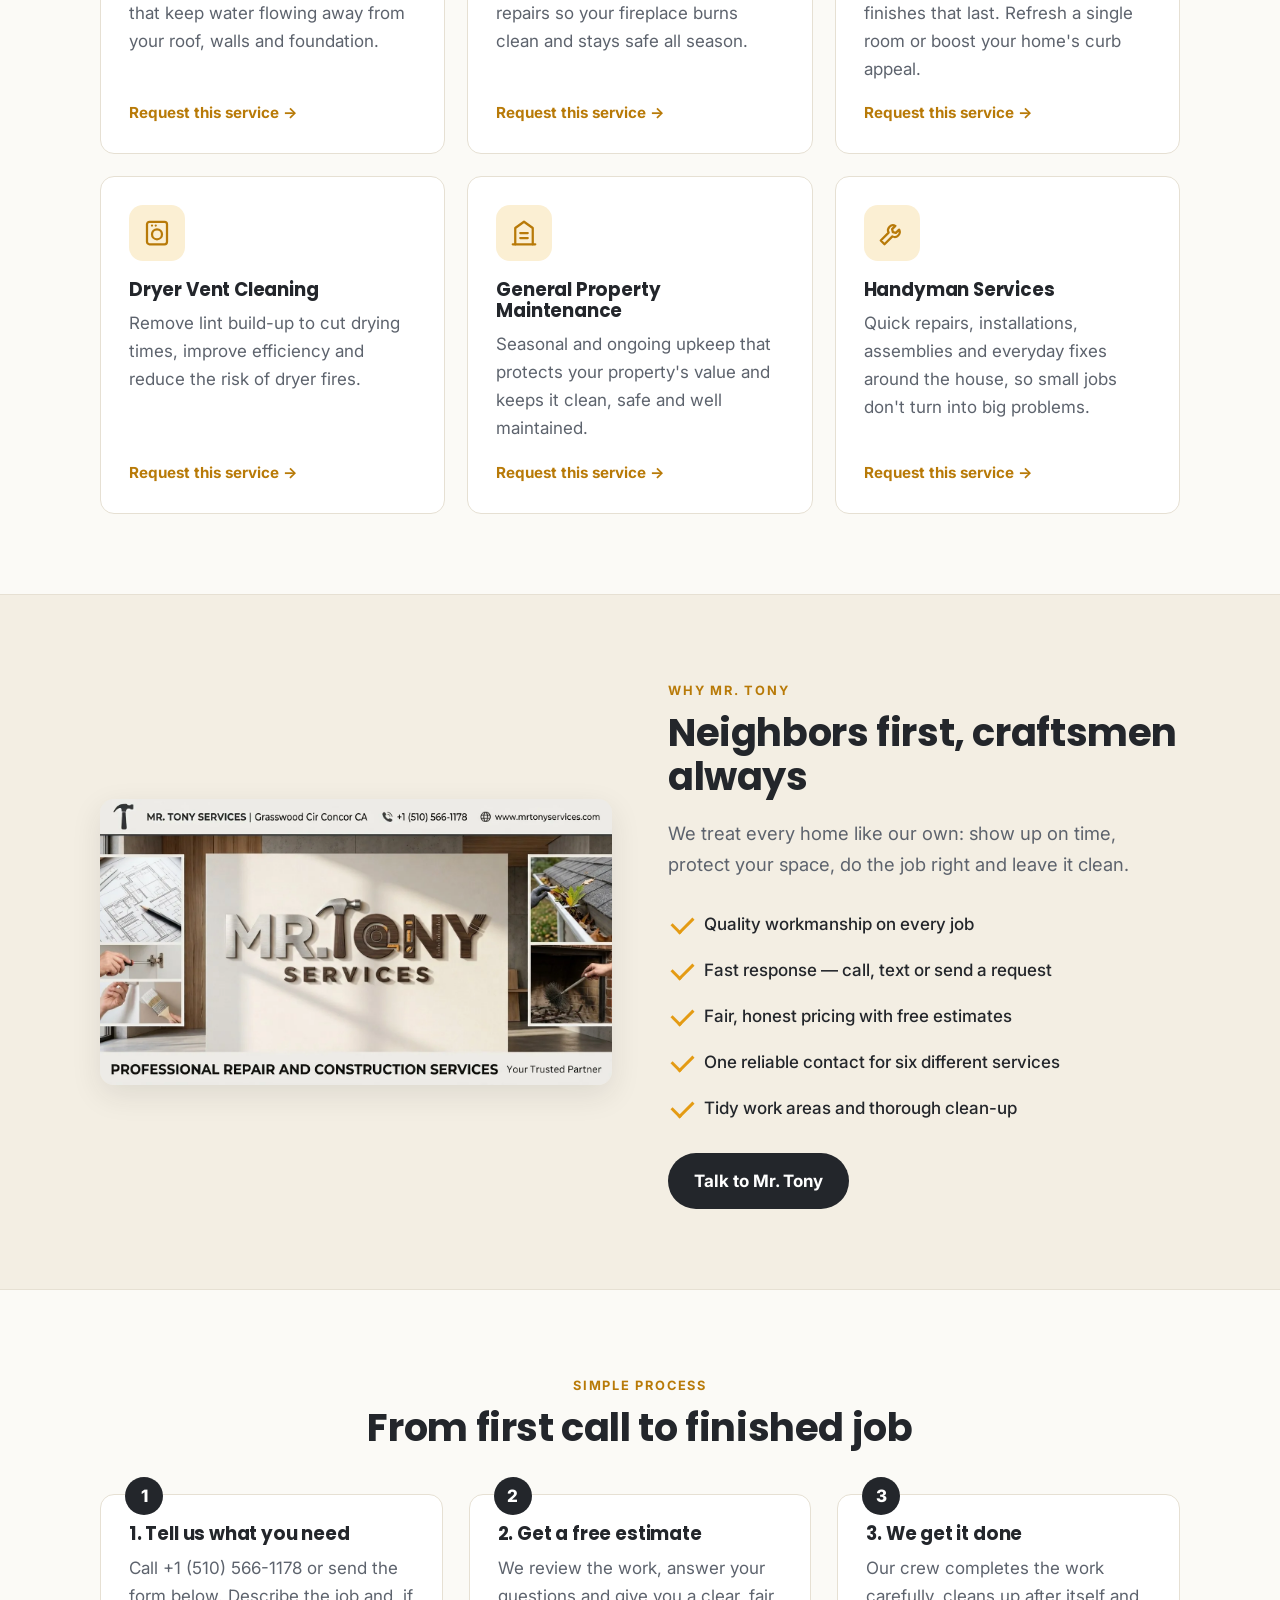
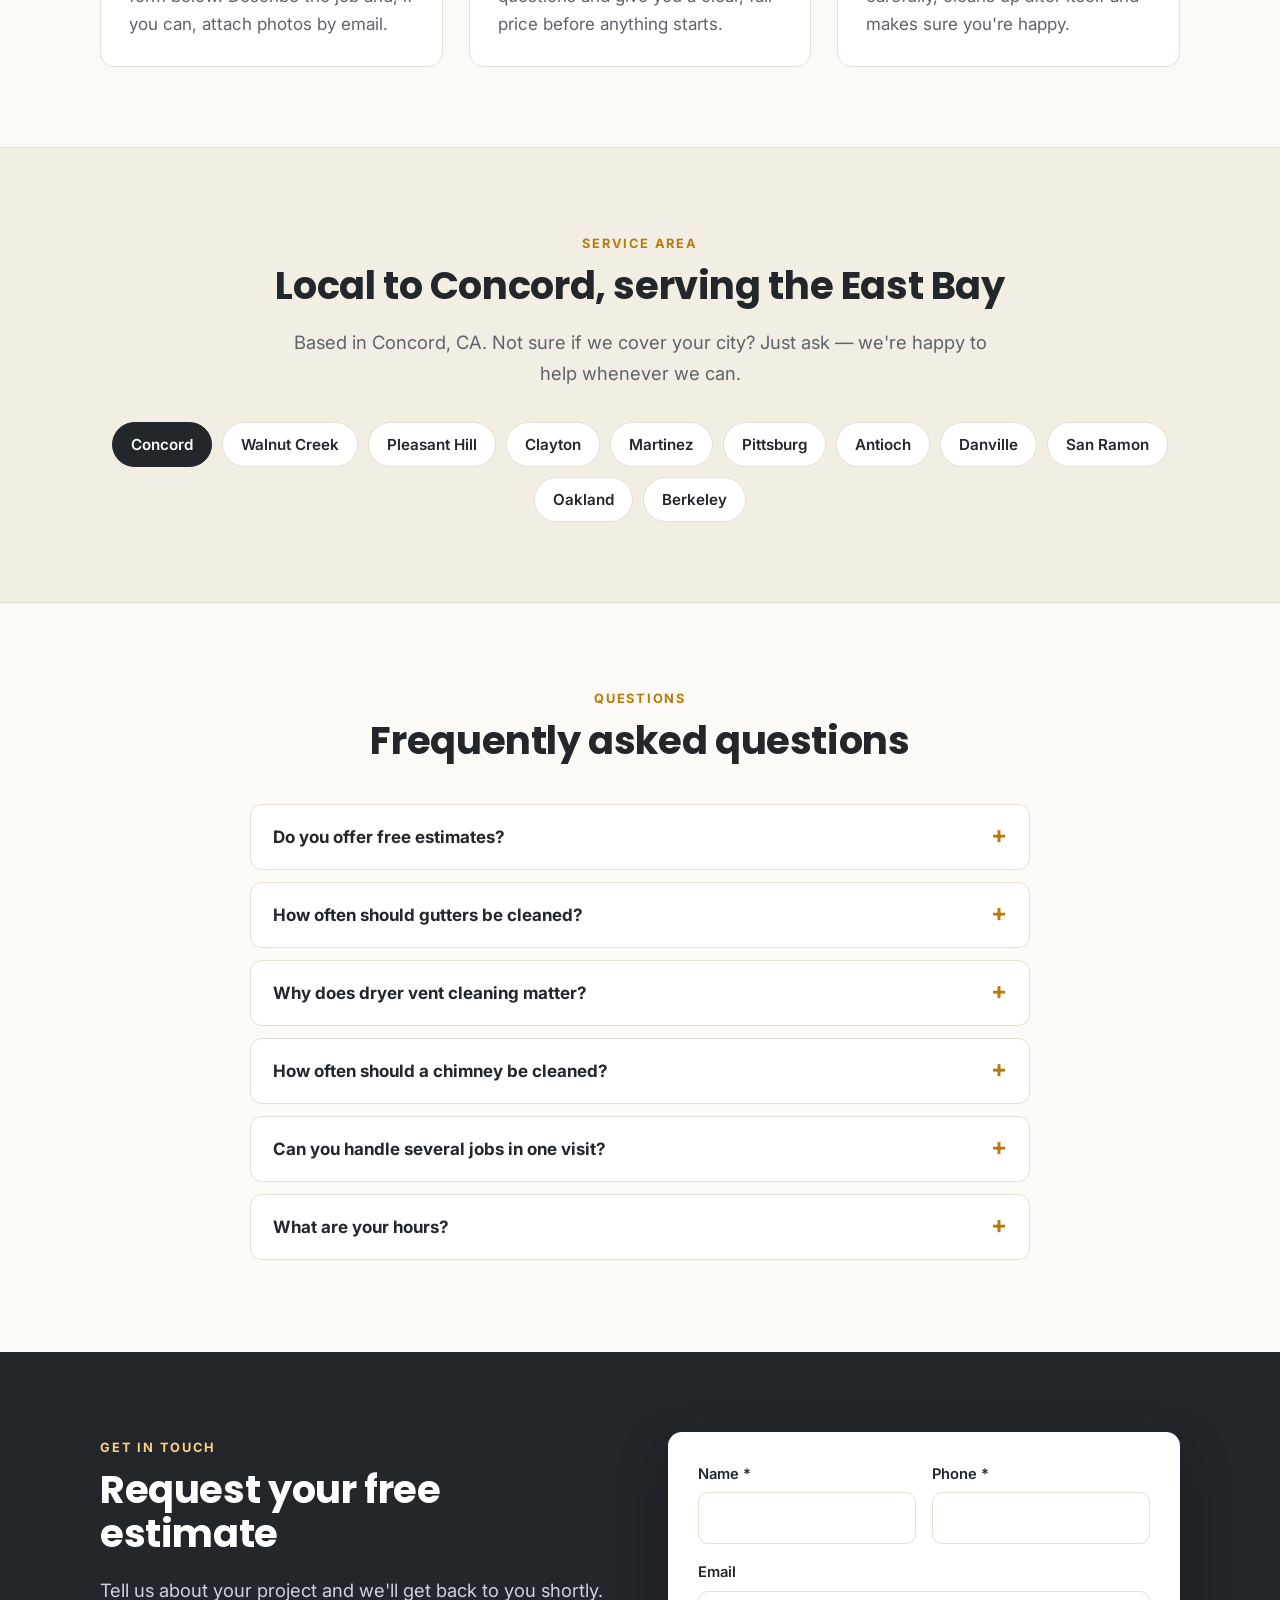
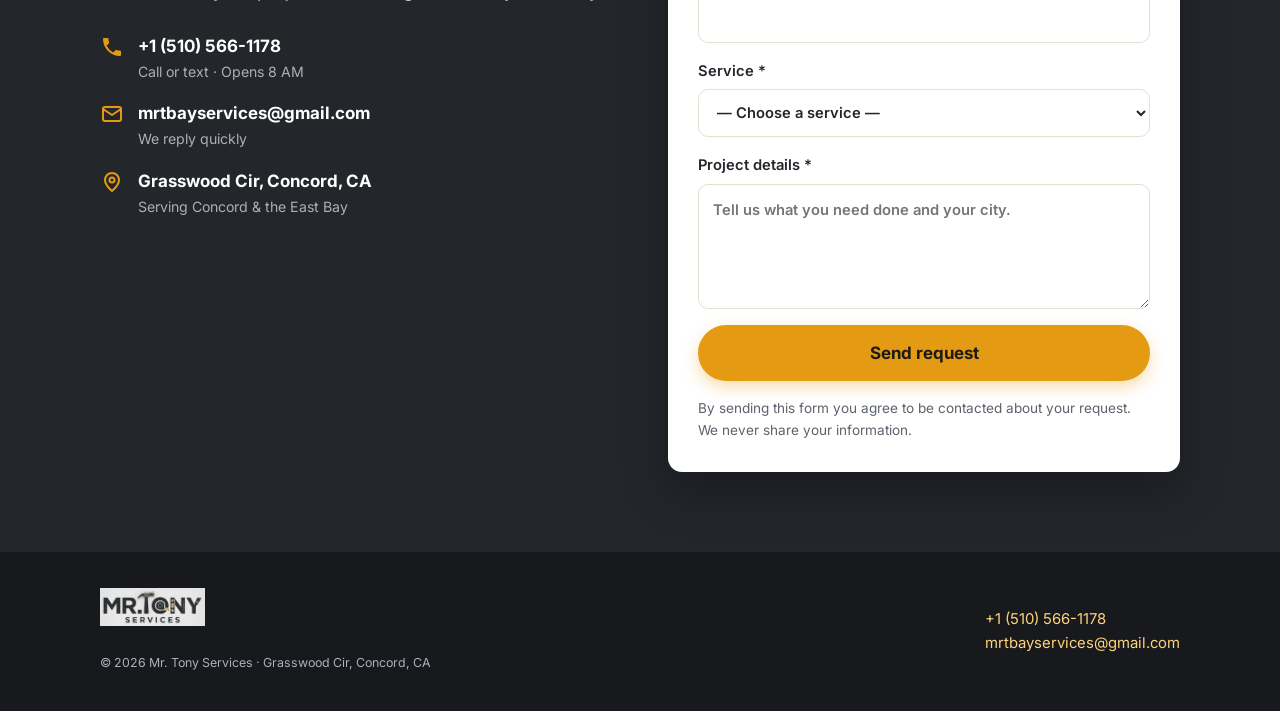
==== commit dc748aa5: "fixing reveal card" ====
--- a/index.html
+++ b/index.html
@@ -159,40 +159,40 @@
   </div>
   <div class="grid">
     <article class="card reveal">
+      <div class="icon"><svg viewBox="0 0 24 24" fill="none" stroke="currentColor" stroke-width="1.8" stroke-linecap="round" stroke-linejoin="round"><path d="M3 9l9-6 9 6"/><path d="M5 9v2h14V9"/><path d="M7 15v3M12 15v6M17 15v3"/></svg></div>
+      <h3>Gutter Cleaning &amp; Repairs</h3>
+      <p>Clean-outs, leak sealing and repairs that keep water flowing away from your roof, walls and foundation.</p>
+      <a class="more" href="#contact" data-service="Gutter Cleaning & Repairs">Request this service →</a>
+    </article>
+    <article class="card reveal">
+      <div class="icon"><svg viewBox="0 0 24 24" fill="none" stroke="currentColor" stroke-width="1.8" stroke-linecap="round" stroke-linejoin="round"><path d="M4 21V9l8-5 8 5v12"/><path d="M9 21v-6a3 3 0 0 1 6 0v6"/></svg></div>
+      <h3>Chimney Cleaning &amp; Repairs</h3>
+      <p>Sweeping, safety checks and repairs so your fireplace burns clean and stays safe all season.</p>
+      <a class="more" href="#contact" data-service="Chimney Cleaning & Repairs">Request this service →</a>
+    </article>
+    <article class="card reveal">
+      <div class="icon"><svg viewBox="0 0 24 24" fill="none" stroke="currentColor" stroke-width="1.8" stroke-linecap="round" stroke-linejoin="round"><rect x="3" y="3" width="14" height="6" rx="1.5"/><path d="M17 6h3v6h-9v3"/><rect x="9" y="15" width="4" height="6" rx="1"/></svg></div>
+      <h3>Interior &amp; Exterior Painting</h3>
+      <p>Careful prep, clean lines and finishes that last. Refresh a single room or boost your home's curb appeal.</p>
+      <a class="more" href="#contact" data-service="Interior & Exterior Painting">Request this service →</a>
+    </article>
+    <article class="card reveal">
+      <div class="icon"><svg viewBox="0 0 24 24" fill="none" stroke="currentColor" stroke-width="1.8" stroke-linecap="round" stroke-linejoin="round"><rect x="4" y="3" width="16" height="18" rx="2"/><circle cx="12" cy="13" r="4"/><path d="M8 6h.01M11 6h.01"/></svg></div>
+      <h3>Dryer Vent Cleaning</h3>
+      <p>Remove lint build-up to cut drying times, improve efficiency and reduce the risk of dryer fires.</p>
+      <a class="more" href="#contact" data-service="Dryer Vent Cleaning">Request this service →</a>
+    </article>
+    <article class="card reveal">
+      <div class="icon"><svg viewBox="0 0 24 24" fill="none" stroke="currentColor" stroke-width="1.8" stroke-linecap="round" stroke-linejoin="round"><path d="M3 21h18"/><path d="M5 21V8l7-5 7 5v13"/><path d="M9 12h6M9 16h6"/></svg></div>
+      <h3>General Property Maintenance</h3>
+      <p>Seasonal and ongoing upkeep that protects your property's value and keeps it clean, safe and well maintained.</p>
+      <a class="more" href="#contact" data-service="General Property Maintenance">Request this service →</a>
+    </article>
+        <article class="card reveal">
       <div class="icon"><svg viewBox="0 0 24 24" fill="none" stroke="currentColor" stroke-width="1.8" stroke-linecap="round" stroke-linejoin="round"><path d="M14.7 6.3a4 4 0 0 0-5.4 5.4L3 18l3 3 6.3-6.3a4 4 0 0 0 5.4-5.4l-2.6 2.6-2.4-.6-.6-2.4z"/></svg></div>
       <h3>Handyman Services</h3>
       <p>Quick repairs, installations, assemblies and everyday fixes around the house, so small jobs don't turn into big problems.</p>
       <a class="more" href="#contact" data-service="Handyman Services">Request this service →</a>
-    </article>
-    <article class="card reveal">
-      <div class="icon"><svg viewBox="0 0 24 24" fill="none" stroke="currentColor" stroke-width="1.8" stroke-linecap="round" stroke-linejoin="round"><rect x="3" y="3" width="14" height="6" rx="1.5"/><path d="M17 6h3v6h-9v3"/><rect x="9" y="15" width="4" height="6" rx="1"/></svg></div>
-      <h3>Interior &amp; Exterior Painting</h3>
-      <p>Careful prep, clean lines and finishes that last. Refresh a single room or boost your home's curb appeal.</p>
-      <a class="more" href="#contact" data-service="Interior & Exterior Painting">Request this service →</a>
-    </article>
-    <article class="card reveal">
-      <div class="icon"><svg viewBox="0 0 24 24" fill="none" stroke="currentColor" stroke-width="1.8" stroke-linecap="round" stroke-linejoin="round"><path d="M3 9l9-6 9 6"/><path d="M5 9v2h14V9"/><path d="M7 15v3M12 15v6M17 15v3"/></svg></div>
-      <h3>Gutter Cleaning &amp; Repairs</h3>
-      <p>Clean-outs, leak sealing and repairs that keep water flowing away from your roof, walls and foundation.</p>
-      <a class="more" href="#contact" data-service="Gutter Cleaning & Repairs">Request this service →</a>
-    </article>
-    <article class="card reveal">
-      <div class="icon"><svg viewBox="0 0 24 24" fill="none" stroke="currentColor" stroke-width="1.8" stroke-linecap="round" stroke-linejoin="round"><rect x="4" y="3" width="16" height="18" rx="2"/><circle cx="12" cy="13" r="4"/><path d="M8 6h.01M11 6h.01"/></svg></div>
-      <h3>Dryer Vent Cleaning</h3>
-      <p>Remove lint build-up to cut drying times, improve efficiency and reduce the risk of dryer fires.</p>
-      <a class="more" href="#contact" data-service="Dryer Vent Cleaning">Request this service →</a>
-    </article>
-    <article class="card reveal">
-      <div class="icon"><svg viewBox="0 0 24 24" fill="none" stroke="currentColor" stroke-width="1.8" stroke-linecap="round" stroke-linejoin="round"><path d="M4 21V9l8-5 8 5v12"/><path d="M9 21v-6a3 3 0 0 1 6 0v6"/></svg></div>
-      <h3>Chimney Cleaning &amp; Repairs</h3>
-      <p>Sweeping, safety checks and repairs so your fireplace burns clean and stays safe all season.</p>
-      <a class="more" href="#contact" data-service="Chimney Cleaning & Repairs">Request this service →</a>
-    </article>
-    <article class="card reveal">
-      <div class="icon"><svg viewBox="0 0 24 24" fill="none" stroke="currentColor" stroke-width="1.8" stroke-linecap="round" stroke-linejoin="round"><path d="M3 21h18"/><path d="M5 21V8l7-5 7 5v13"/><path d="M9 12h6M9 16h6"/></svg></div>
-      <h3>General Property Maintenance</h3>
-      <p>Seasonal and ongoing upkeep that protects your property's value and keeps it clean, safe and well maintained.</p>
-      <a class="more" href="#contact" data-service="General Property Maintenance">Request this service →</a>
     </article>
   </div>
 </div></section>
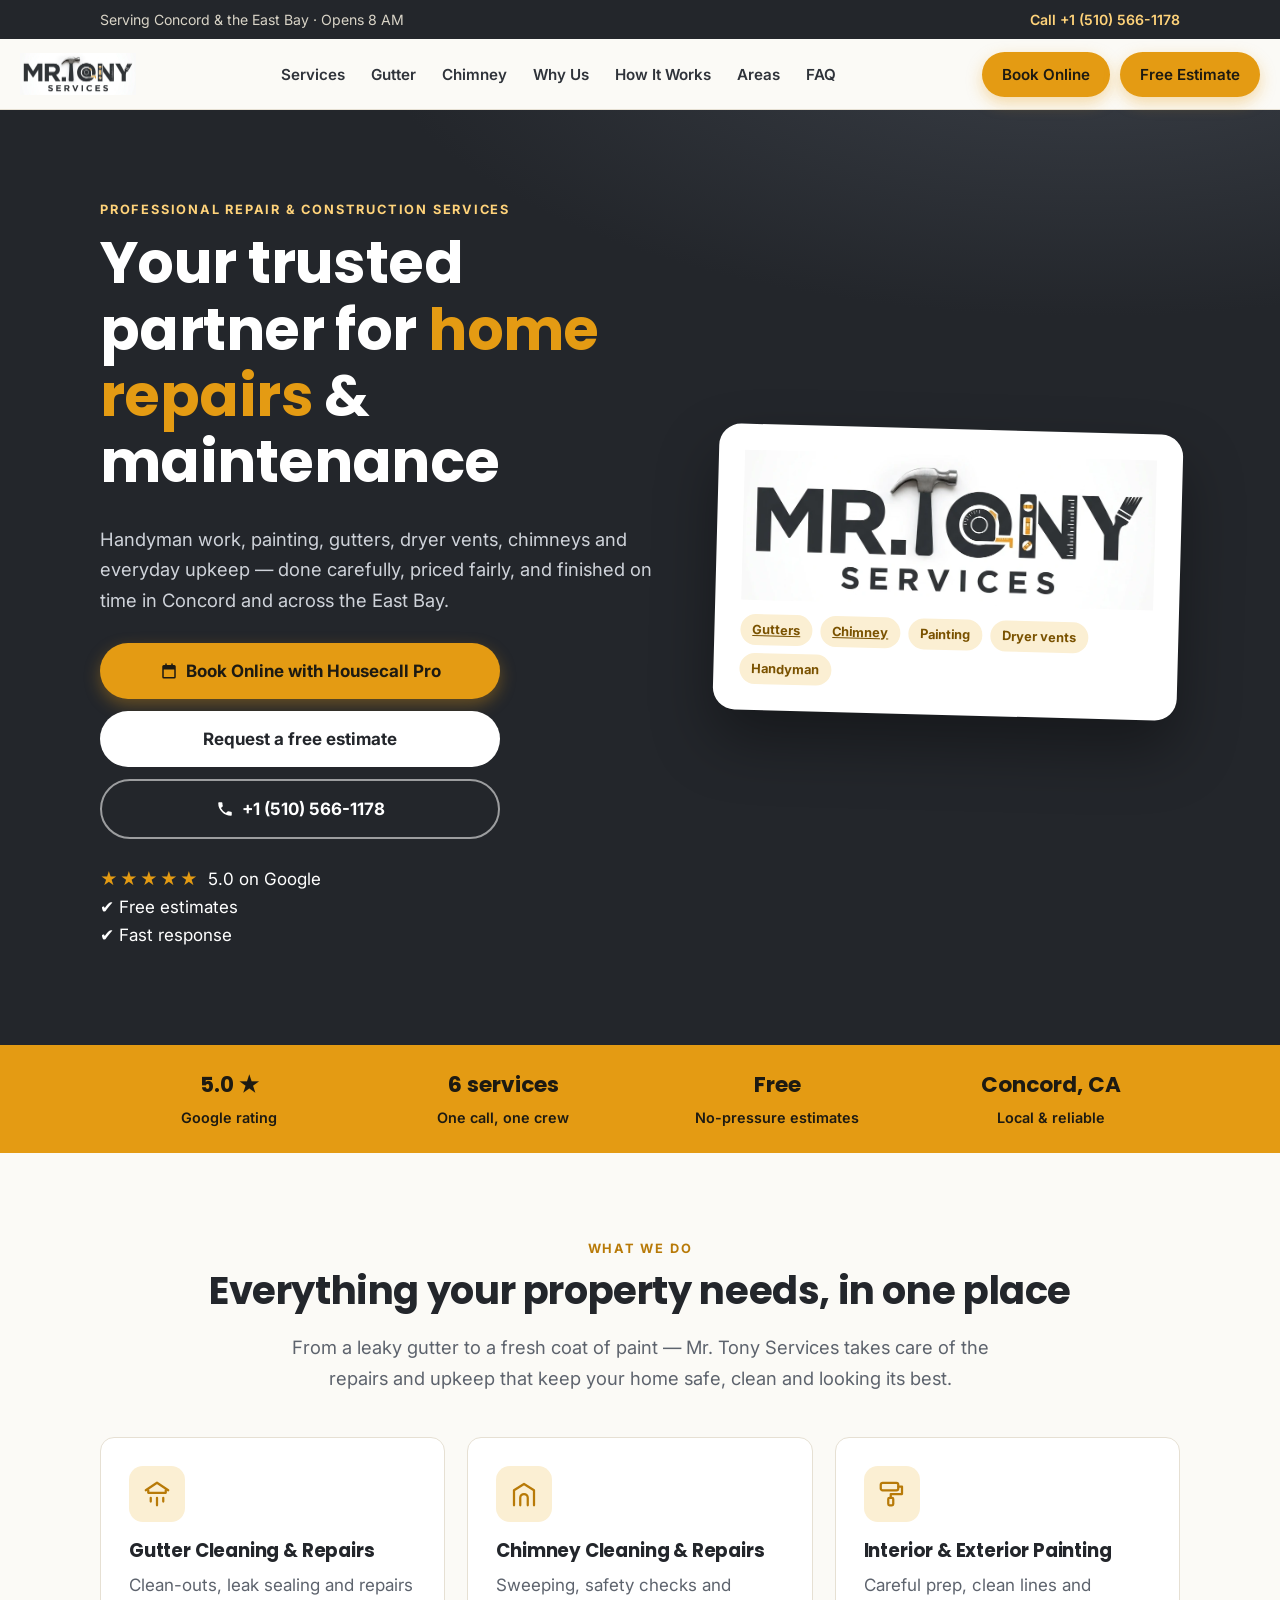
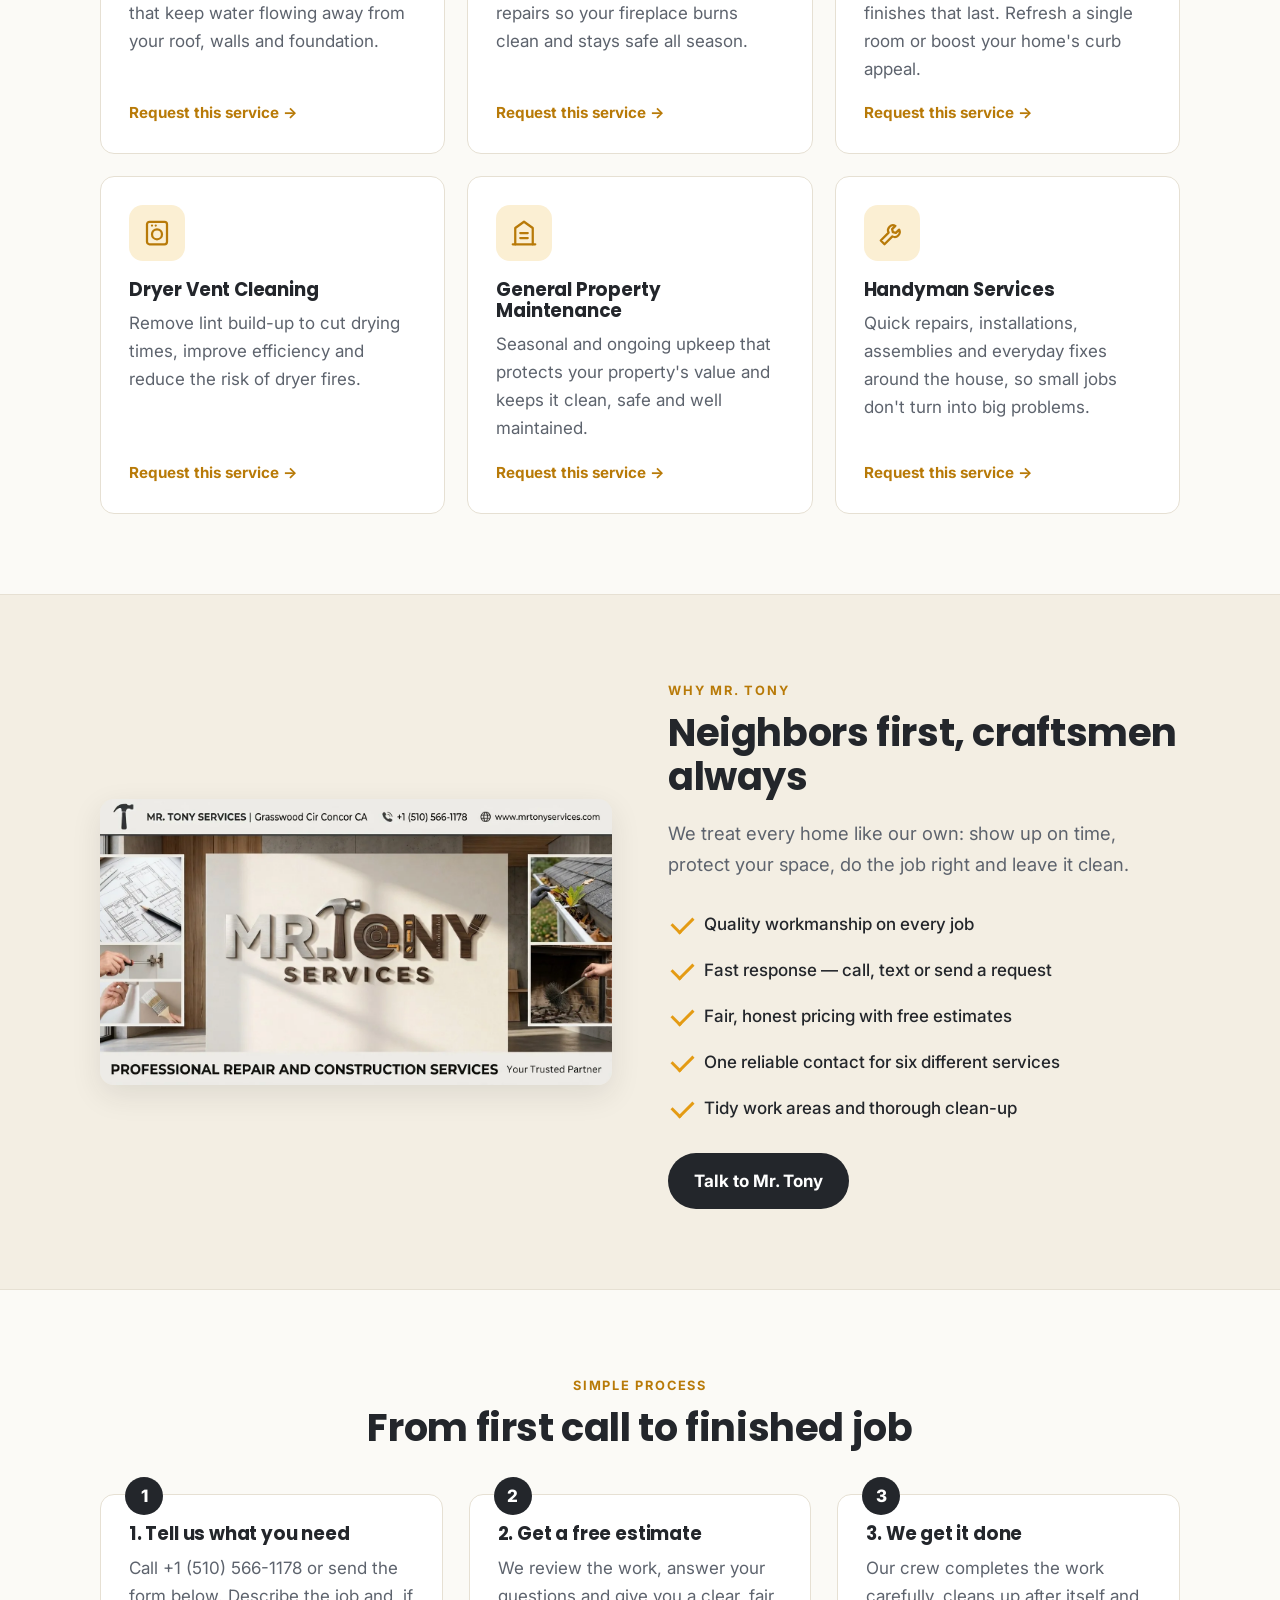
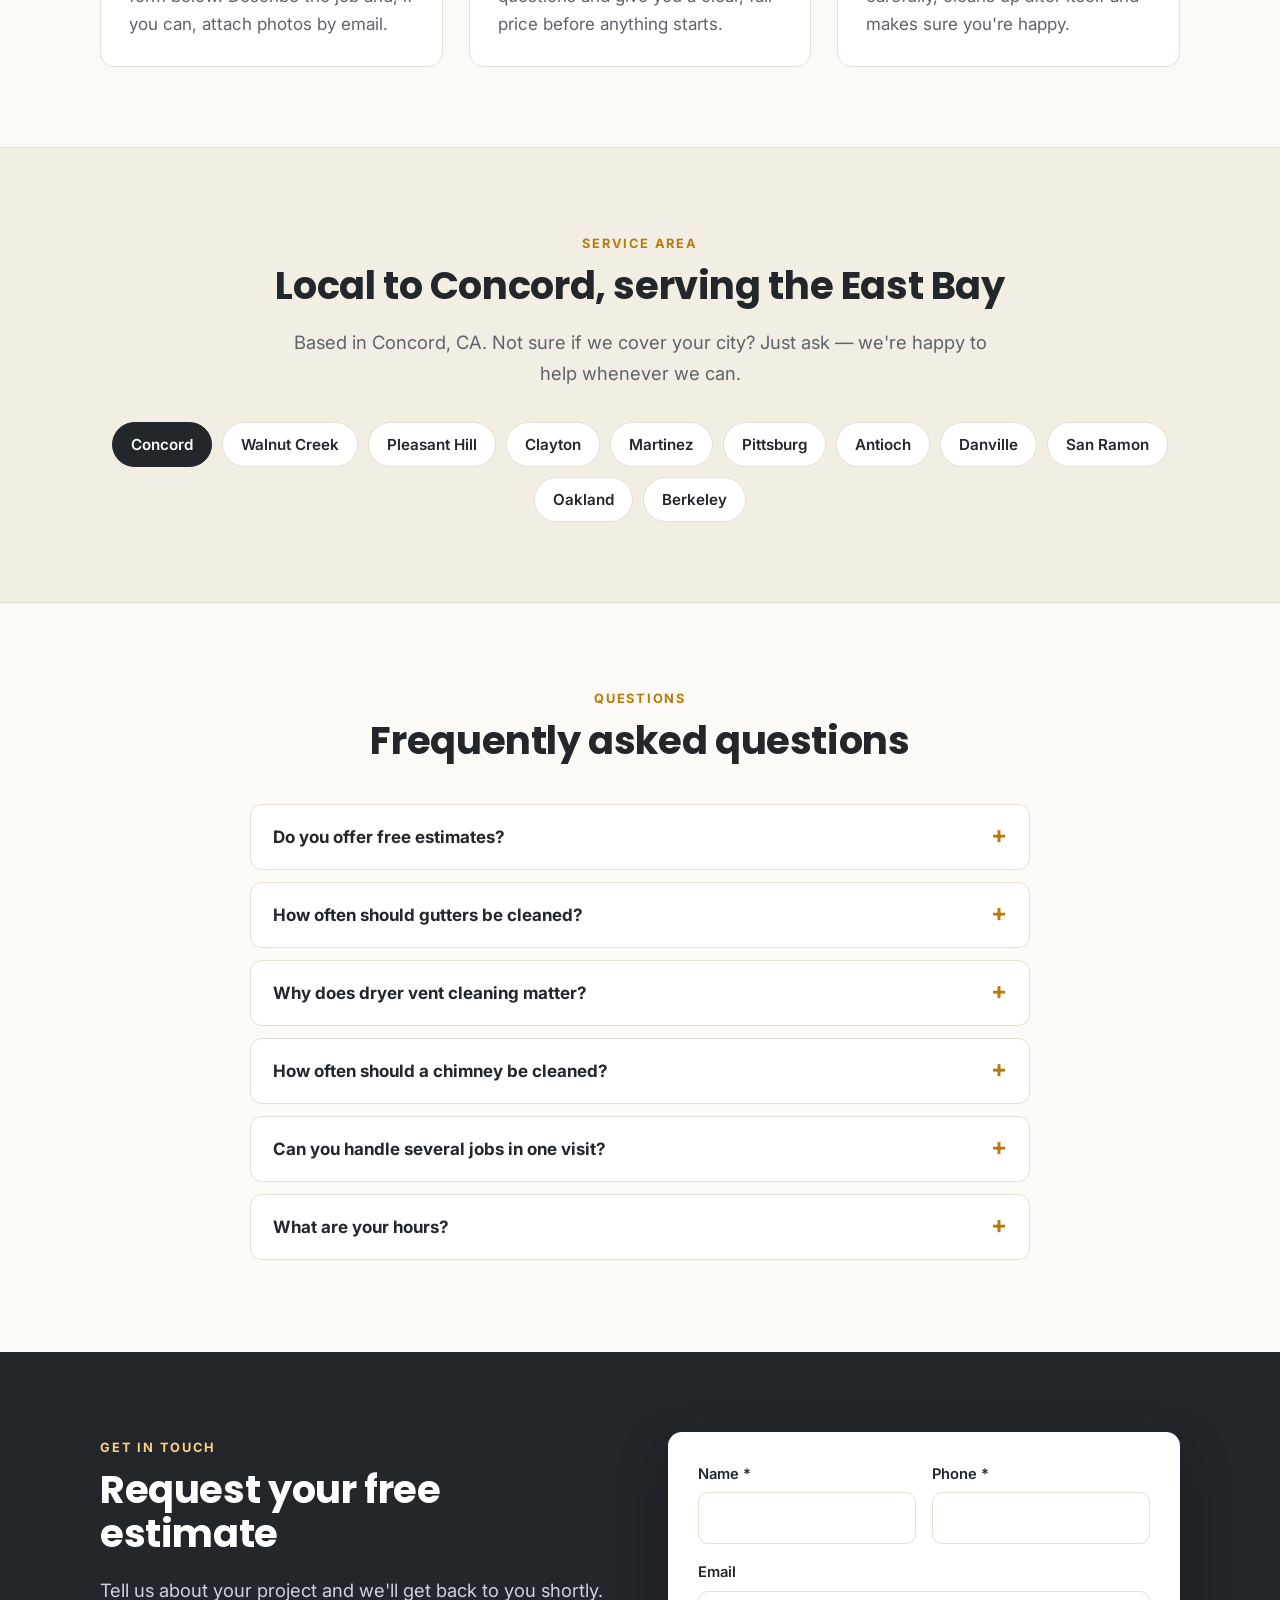
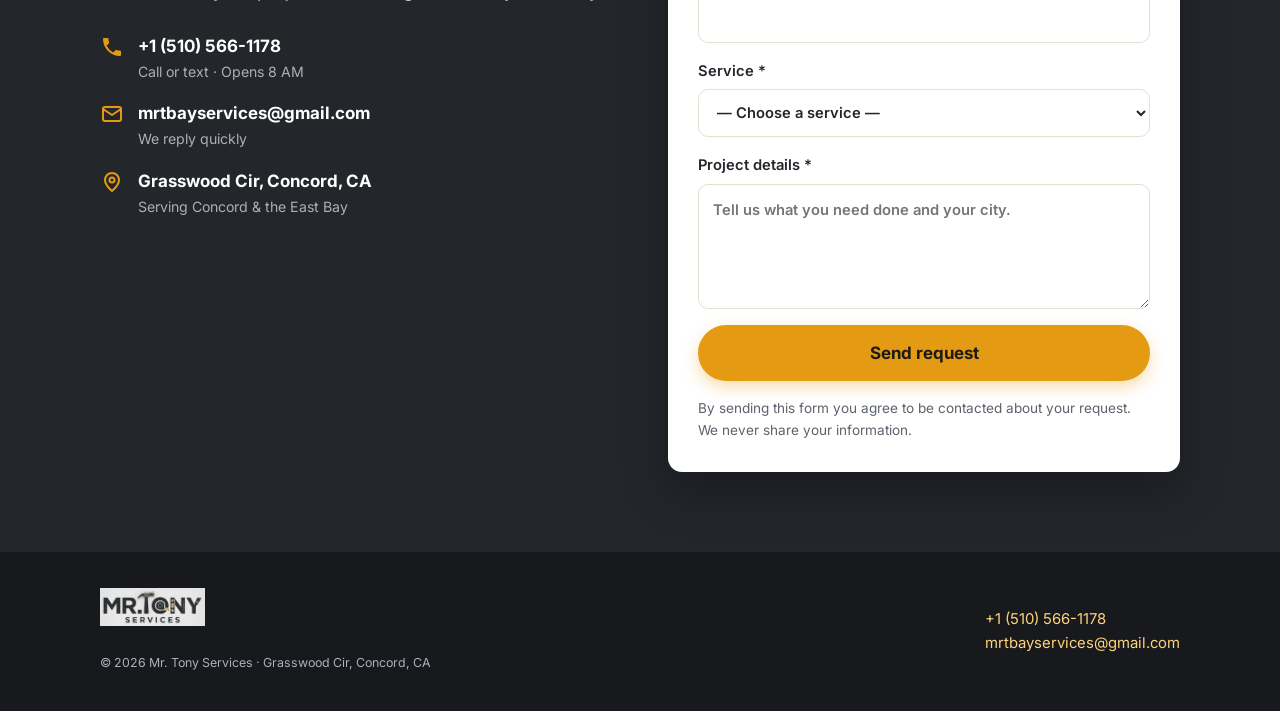
==== commit 0db38c31: "refactor: modularize site header/footer and improve navbar layout" ====
--- a/index.html
+++ b/index.html
@@ -84,27 +84,7 @@
 </head>
 <body>
 
-<div class="topbar"><div class="wrap">
-  <span>Serving Concord &amp; the East Bay · Opens 8 AM</span>
-  <a href="tel:+15105661178">Call +1 (510) 566-1178</a>
-</div></div>
-
-<header class="nav" id="nav"><div class="wrap">
-  <a class="brand" href="#top" aria-label="Mr. Tony Services home"><img src="images/logo.webp" alt="Mr. Tony Services — handyman, painting, gutter and chimney services in Concord, CA" width="115" height="42"></a>
-  <button class="burger" id="burger" aria-label="Open menu" aria-expanded="false" aria-controls="menu">
-    <svg viewBox="0 0 24 24" fill="none" stroke="currentColor" stroke-width="2.2" stroke-linecap="round"><path d="M3 6h18M3 12h18M3 18h18"/></svg>
-  </button>
-  <nav class="menu" id="menu">
-    <a href="#services">Services</a>
-    <a href="#why">Why Us</a>
-    <a href="#process">How It Works</a>
-    <a href="#areas">Areas</a>
-    <a href="#faq">FAQ</a>
-    <a class="btn" target="_blank" href="https://book.housecallpro.com/book/Mr-Tony-services/86409e274b2e4090aeaadeff83b5ecfa?v2=true">Book Online</a>
-    <a class="btn free-estimate" href="#contact">Free Estimate</a>
-  </nav>
-</div></header>
-
+<div id="site-header"></div>
 <main id="top">
 
 <!-- HERO -->
@@ -134,8 +114,8 @@
   <div class="hero-card">
     <img src="images/logo.webp" alt="Mr. Tony Services — hammer, tape measure, level and paintbrush logo" width="928" height="337" fetchpriority="high" decoding="async">
     <div class="tags">
-      <span class="tag">Gutters</span>
-      <span class="tag">Chimney</span>
+      <a class="tag" href="/gutter/">Gutters</a>
+      <a class="tag" href="/chimney/">Chimney</a>
       <span class="tag">Painting</span>
       <span class="tag">Dryer vents</span>
       <span class="tag">Handyman</span>
@@ -162,13 +142,13 @@
       <div class="icon"><svg viewBox="0 0 24 24" fill="none" stroke="currentColor" stroke-width="1.8" stroke-linecap="round" stroke-linejoin="round"><path d="M3 9l9-6 9 6"/><path d="M5 9v2h14V9"/><path d="M7 15v3M12 15v6M17 15v3"/></svg></div>
       <h3>Gutter Cleaning &amp; Repairs</h3>
       <p>Clean-outs, leak sealing and repairs that keep water flowing away from your roof, walls and foundation.</p>
-      <a class="more" href="#contact" data-service="Gutter Cleaning & Repairs">Request this service →</a>
+      <a class="more" href="/gutter/" data-service="Gutter Cleaning & Repairs">Request this service →</a>
     </article>
     <article class="card reveal">
       <div class="icon"><svg viewBox="0 0 24 24" fill="none" stroke="currentColor" stroke-width="1.8" stroke-linecap="round" stroke-linejoin="round"><path d="M4 21V9l8-5 8 5v12"/><path d="M9 21v-6a3 3 0 0 1 6 0v6"/></svg></div>
       <h3>Chimney Cleaning &amp; Repairs</h3>
       <p>Sweeping, safety checks and repairs so your fireplace burns clean and stays safe all season.</p>
-      <a class="more" href="#contact" data-service="Chimney Cleaning & Repairs">Request this service →</a>
+      <a class="more" href="/chimney/" data-service="Chimney Cleaning & Repairs">Request this service →</a>
     </article>
     <article class="card reveal">
       <div class="icon"><svg viewBox="0 0 24 24" fill="none" stroke="currentColor" stroke-width="1.8" stroke-linecap="round" stroke-linejoin="round"><rect x="3" y="3" width="14" height="6" rx="1.5"/><path d="M17 6h3v6h-9v3"/><rect x="9" y="15" width="4" height="6" rx="1"/></svg></div>
@@ -289,10 +269,10 @@
     <label>Service *
       <select name="service" id="service" required>
         <option value="">— Choose a service —</option>
-        <option>Handyman Services</option>
-        <option>Interior &amp; Exterior Painting</option>
         <option>Gutter Cleaning &amp; Repairs</option>
         <option>Dryer Vent Cleaning</option>
+        <option>Interior &amp; Exterior Painting</option>
+        <option>Handyman Services</option>
         <option>Chimney Cleaning &amp; Repairs</option>
         <option>General Property Maintenance</option>
       </select>
@@ -305,26 +285,7 @@
 </div></section>
 
 </main>
-
-<footer><div class="wrap">
-  <div>
-    <img src="images/logo.webp" alt="Mr. Tony Services" width="105" height="38" style="
-    filter: none;
-"><br>
-    <small>© <span id="year">2026</span> Mr. Tony Services · Grasswood Cir, Concord, CA</small>
-  </div>
-  <div>
-    <a href="tel:+15105661178">+1 (510) 566-1178</a><br>
-    <a href="mailto:mrtbayservices@gmail.com">mrtbayservices@gmail.com</a>
-  </div>
-</div></footer>
-
-<a class="fab book-online"  href="https://book.housecallpro.com/book/Mr-Tony-services/86409e274b2e4090aeaadeff83b5ecfa?v2=true" aria-label="Call Mr. Tony Services">
-    <svg viewBox="0 0 24 24" fill="currentColor"><path d="M7 2h2v2h6V2h2v2h2a2 2 0 0 1 2 2v14a2 2 0 0 1-2 2H5a2 2 0 0 1-2-2V6a2 2 0 0 1 2-2h2V2zm12 8H5v10h14V10z"/></svg>
-</a>
-<a class="fab" href="tel:+15105661178" aria-label="Call Mr. Tony Services">
-  <svg viewBox="0 0 24 24" fill="currentColor"><path d="M6.6 10.8a15.1 15.1 0 0 0 6.6 6.6l2.2-2.2a1 1 0 0 1 1-.25 11.4 11.4 0 0 0 3.6.57 1 1 0 0 1 1 1V20a1 1 0 0 1-1 1A17 17 0 0 1 3 4a1 1 0 0 1 1-1h3.5a1 1 0 0 1 1 1c0 1.25.2 2.45.57 3.58a1 1 0 0 1-.25 1z"/></svg>
-</a>
+<div id="site-footer"></div>
 
 <script src="js/main.js" defer></script>
 </body>
--- a/css/style.css
+++ b/css/style.css
@@ -32,12 +32,13 @@
 .btn svg{width:18px;height:18px}
 
 /* Top bar + nav */
+#site-header{min-height:107px}
 .topbar{background:var(--ink);color:#d9d4c7;font-size:.88rem;padding:8px 0}
 .topbar .wrap{display:flex;justify-content:space-between;gap:12px;flex-wrap:wrap}
 .topbar a{color:#ffd37a;text-decoration:none;font-weight:600}
 header.nav{position:sticky;top:0;z-index:50;background:rgba(251,250,246,.94);backdrop-filter:blur(8px);border-bottom:1px solid var(--line);transition:box-shadow .2s}
 header.nav.scrolled{box-shadow:0 6px 20px rgba(35,38,43,.08)}
-.nav .wrap{display:flex;align-items:center;justify-content:space-between;height:70px;gap:16px}
+.nav .wrap{display:flex;align-items:center;justify-content:space-between;height:70px;gap:16px;max-width:100%}
 .brand img{height:42px;width:auto}
 .menu{display:flex;align-items:center;gap:26px}
 .menu a{text-decoration:none;font-weight:600;font-size:.95rem;color:var(--ink-2)}
@@ -127,6 +128,7 @@
 .msg.err{display:block;background:#fdeaea;color:#a52222}
 
 /* Footer */
+#site-footer{min-height:120px}
 footer{background:#17191d;color:#aab0ba;padding:36px 0;font-size:.93rem}
 footer .wrap{display:flex;justify-content:space-between;flex-wrap:wrap;gap:18px;align-items:center}
 footer img{height:38px;filter:brightness(0) invert(1);opacity:.9}
@@ -165,3 +167,16 @@
 @media(prefers-reduced-motion:reduce){
   html{scroll-behavior:auto}.reveal{opacity:1;transform:none;transition:none}.btn,.card{transition:none}
 }
+
+/* Desktop nav: logo left, links centered, buttons right */
+@media(min-width:901px){
+  .nav .wrap{display:grid;grid-template-columns:auto 1fr auto;gap:24px;align-items:center;max-width:100%}
+  .menu{display:contents}
+  .menu .links{display:flex;justify-content:center;gap:26px}
+  .menu .actions{display:flex;align-items:center;gap:10px}
+}
+/* Mobile dropdown */
+@media(max-width:900px){
+  .menu .links,.menu .actions{display:flex;flex-direction:column}
+  .menu .actions{gap:10px;margin-top:14px}
+}
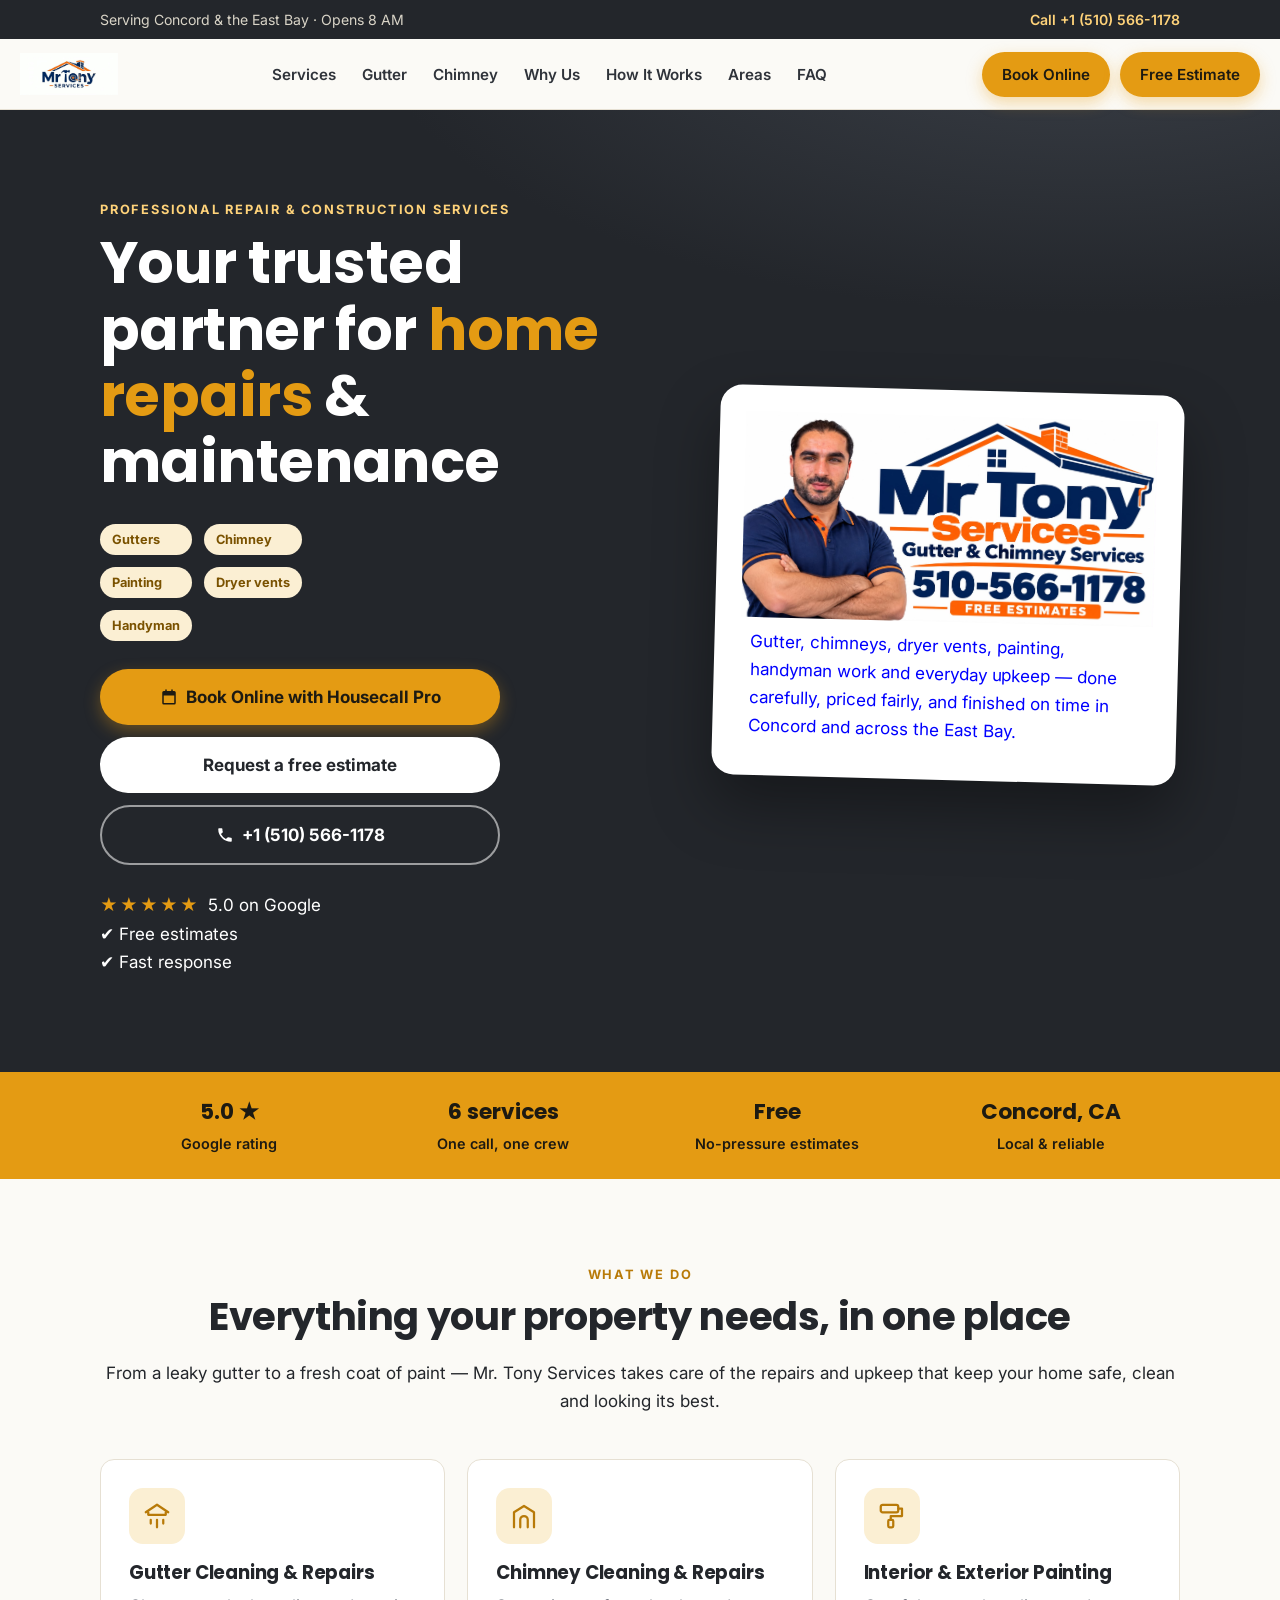
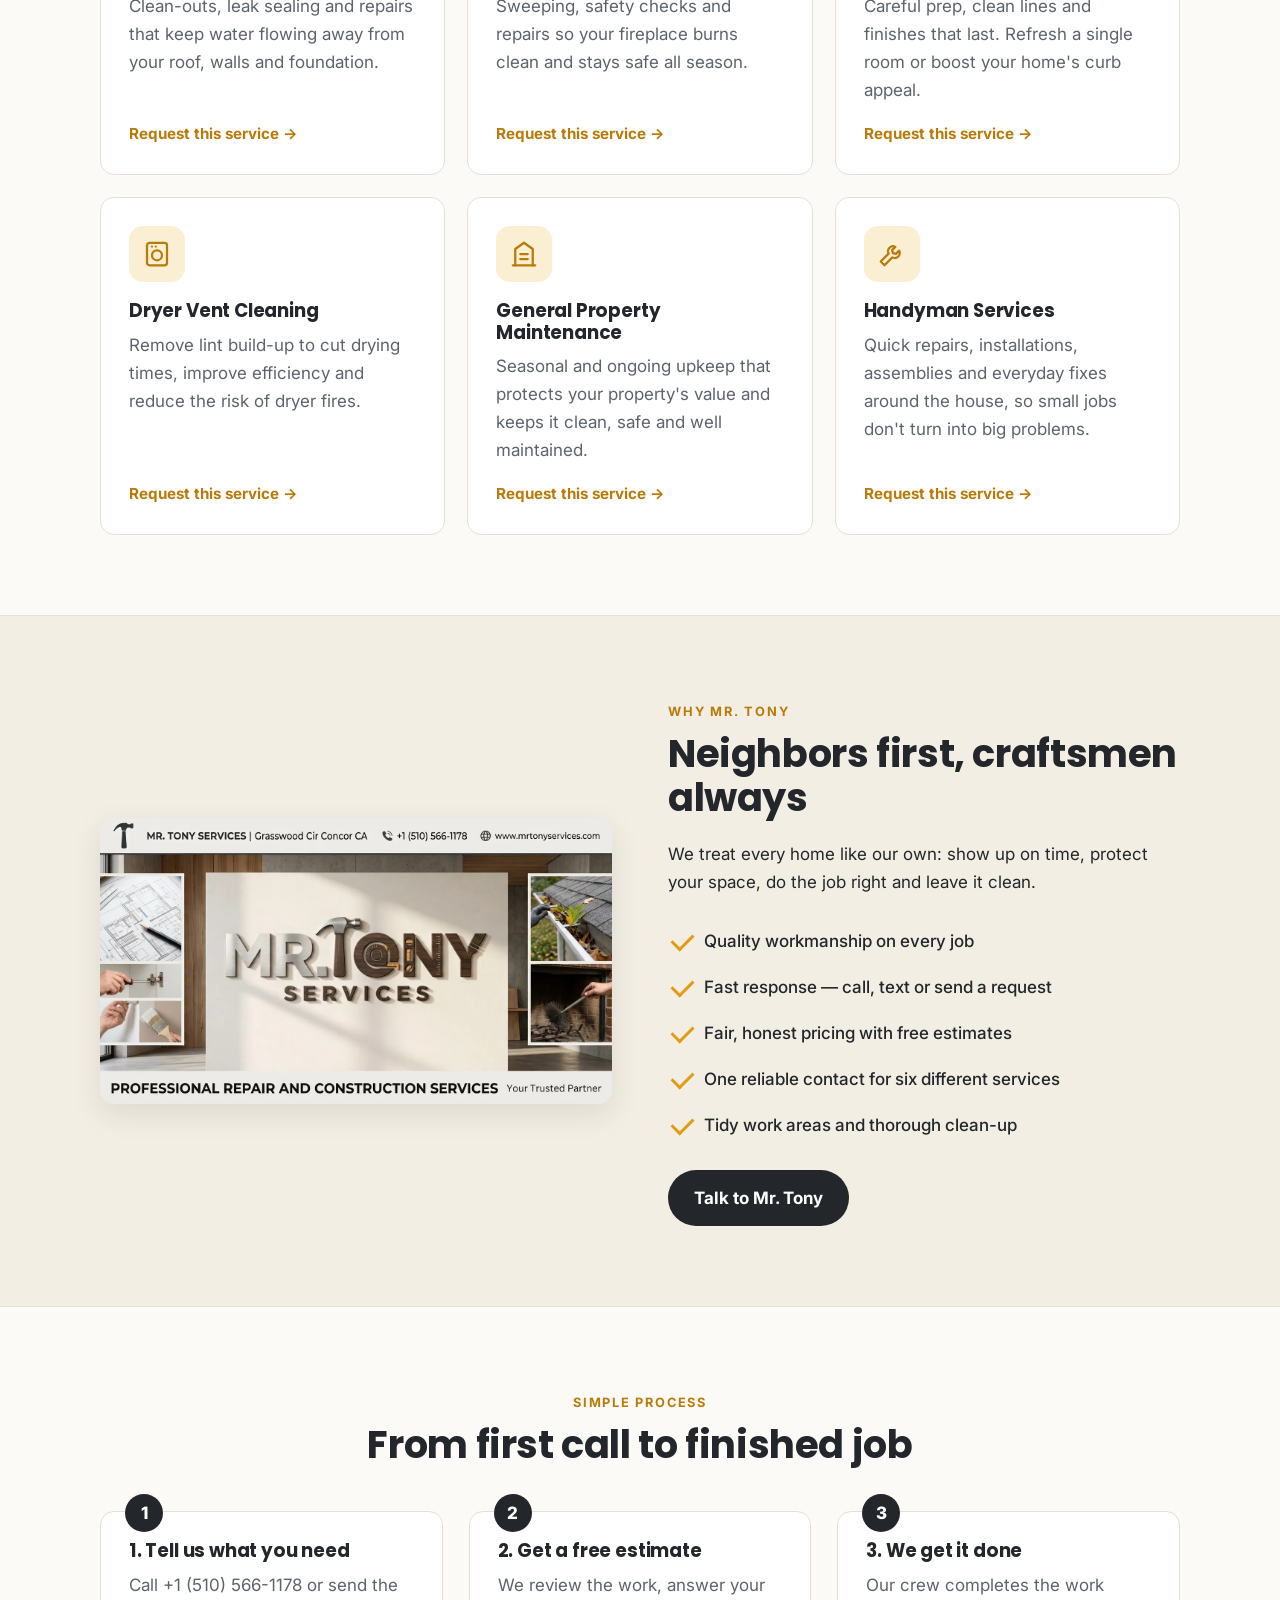
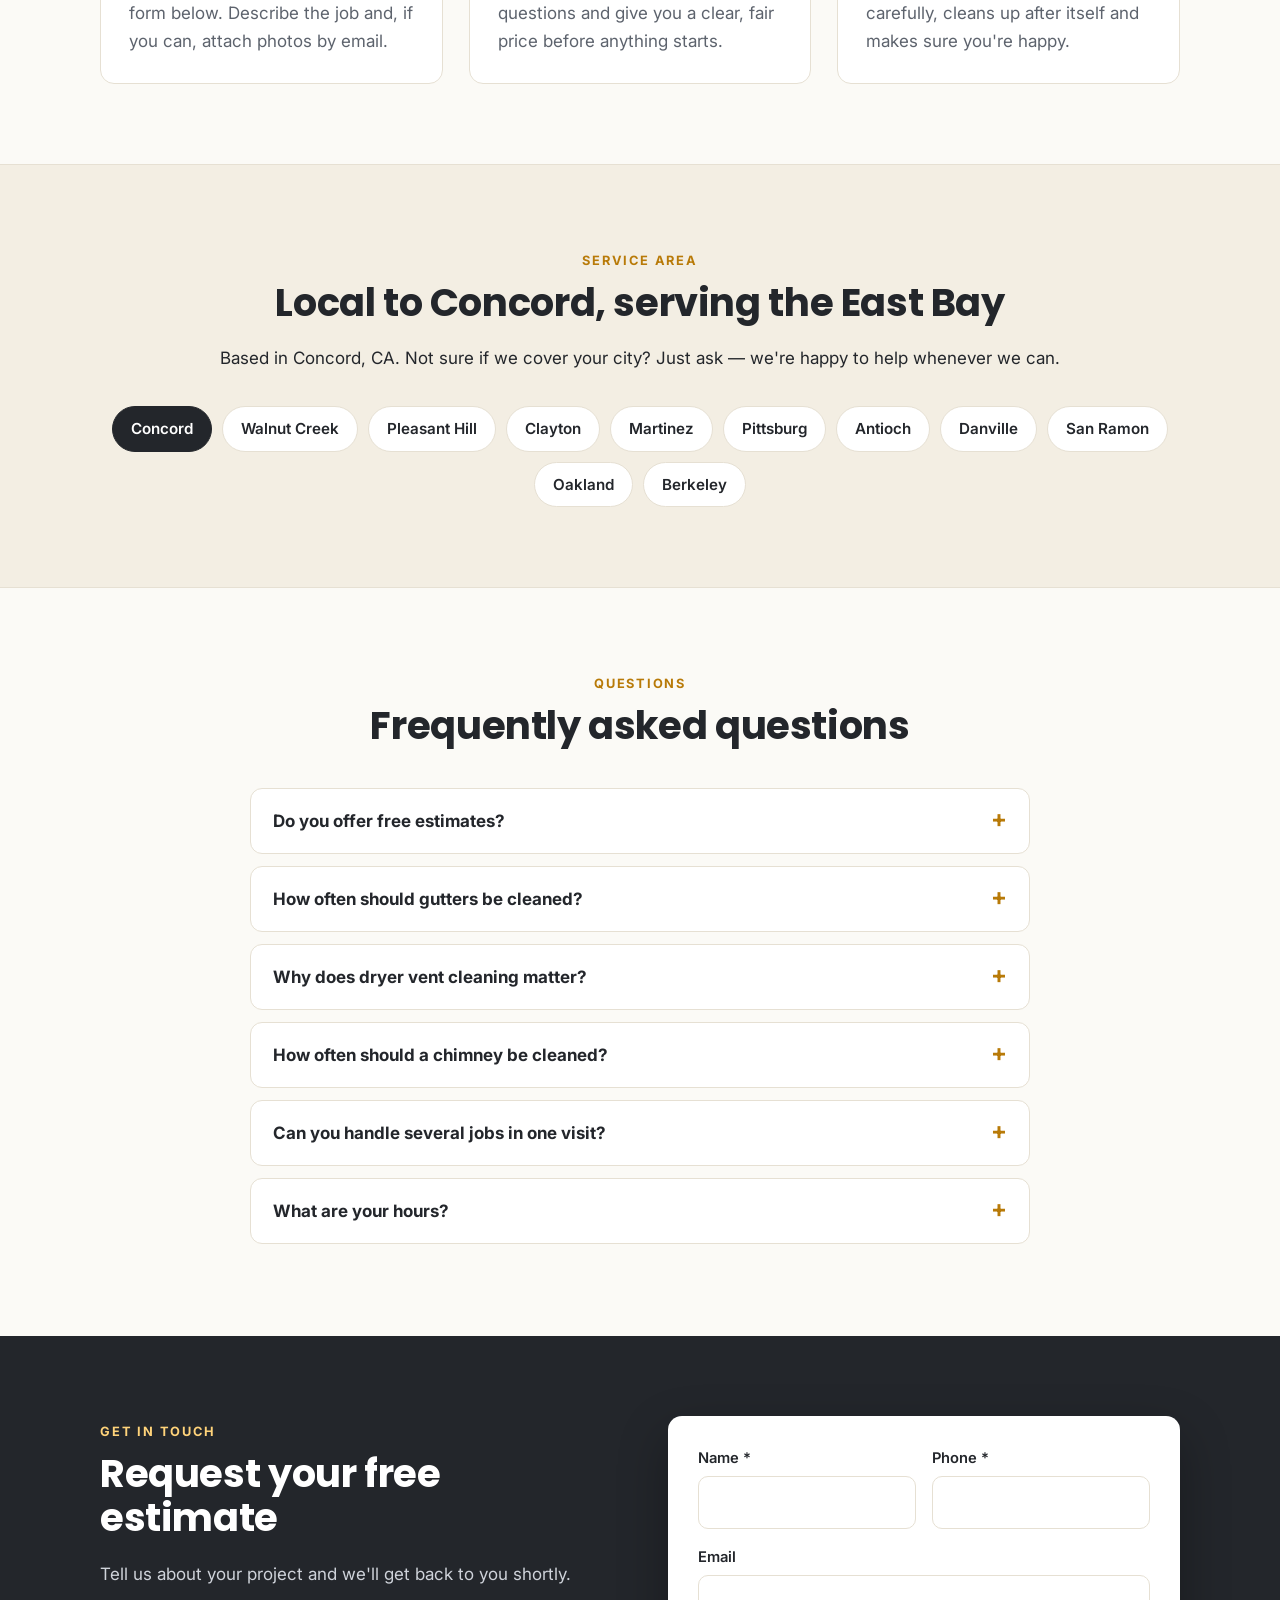
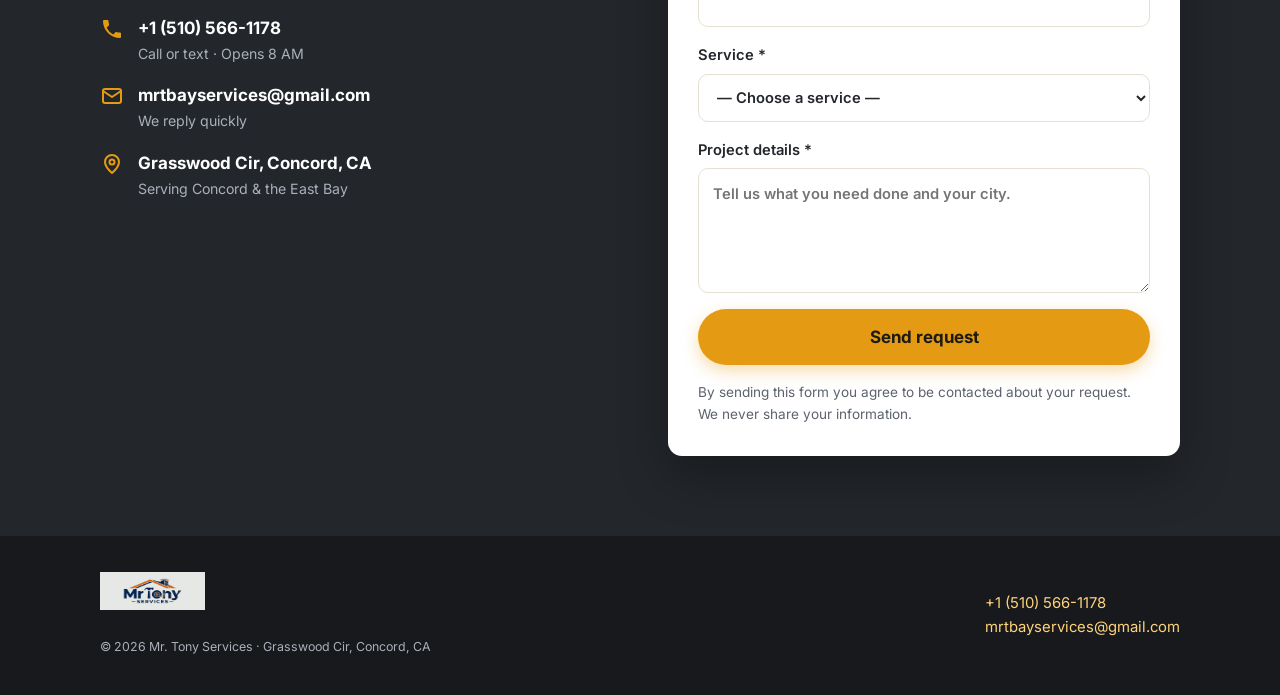
==== commit 199bbd55: "add img fix bugs" ====
--- a/index.html
+++ b/index.html
@@ -6,7 +6,7 @@
 <title>Mr. Tony Services | Chimney &amp; Gutter Cleaning in Concord, CA</title>
 <meta name="description" content="Mr. Tony Services in Concord, CA — handyman services, interior &amp; exterior painting, gutter cleaning &amp; repairs, dryer vent cleaning, chimney cleaning &amp; repairs, and general property maintenance. Free estimates. Call +1 (510) 566-1178.">
 <link rel="canonical" href="https://mrtonyservices.com/">
-<link rel="icon" type="image/png" href="images/favicon2.jpeg">
+<link rel="icon" type="image/png" href="images/favicon-dam.png">
 <meta name="robots" content="index, follow, max-image-preview:large">
 <meta name="theme-color" content="#23262b">
 <meta property="og:type" content="website">
@@ -23,6 +23,8 @@
 <link rel="preconnect" href="https://fonts.googleapis.com">
 <link rel="preconnect" href="https://fonts.gstatic.com" crossorigin>
 <link href="https://fonts.googleapis.com/css2?family=Inter:wght@400;500;600;700&family=Poppins:wght@600;700;800&display=swap" rel="stylesheet">
+<link rel="alternate" type="text/markdown" href="/markdown/gutter.md">
+<link rel="alternate" type="text/markdown" href="/markdown/chimney.md">
 <link rel="stylesheet" href="css/style.css">
 <script type="application/ld+json">
 {
@@ -92,7 +94,13 @@
   <div>
     <span class="eyebrow" style="color:#ffd37a">Professional repair &amp; construction services</span>
     <h1>Your trusted partner for <span>home repairs</span> &amp; maintenance</h1>
-    <p class="lead">Handyman work, painting, gutters, dryer vents, chimneys and everyday upkeep — done carefully, priced fairly, and finished on time in Concord and across the East Bay.</p>
+      <div class="tags">
+        <a class="tag" href="/gutter/">Gutters</a>
+        <a class="tag" href="/chimney/">Chimney</a>
+        <span class="tag">Painting</span>
+        <span class="tag">Dryer vents</span>
+        <span class="tag">Handyman</span>
+      </div>
     <div class="cta">
       <div class="btns">
         <a class="book-online btn" target="_blank" href="https://book.housecallpro.com/book/Mr-Tony-services/86409e274b2e4090aeaadeff83b5ecfa?v2=true">
@@ -112,14 +120,8 @@
     </div>
   </div>
   <div class="hero-card">
-    <img src="images/logo.webp" alt="Mr. Tony Services — hammer, tape measure, level and paintbrush logo" width="928" height="337" fetchpriority="high" decoding="async">
-    <div class="tags">
-      <a class="tag" href="/gutter/">Gutters</a>
-      <a class="tag" href="/chimney/">Chimney</a>
-      <span class="tag">Painting</span>
-      <span class="tag">Dryer vents</span>
-      <span class="tag">Handyman</span>
-    </div>
+    <img src="images/logoT.jpeg" alt="Mr. Tony Services — hammer, tape measure, level and paintbrush logo" width="928" height="337" fetchpriority="high" decoding="async">
+        <p class="lead"> Gutter, chimneys, dryer vents, painting, handyman work and everyday upkeep — done carefully, priced fairly, and finished on time in Concord and across the East Bay.</p>
   </div>
 </div></section>
 
--- a/css/style.css
+++ b/css/style.css
@@ -19,7 +19,6 @@
 .wrap{max-width:var(--max);margin:0 auto;padding:0 20px}
 section{padding:80px 0}
 .eyebrow{display:inline-block;font-weight:700;font-size:.8rem;letter-spacing:.14em;text-transform:uppercase;color:var(--accent-dark);margin-bottom:10px}
-.lead{font-size:1.15rem;color:var(--muted);max-width:60ch}
 .center{text-align:center}.center .lead{margin-inline:auto}
 :focus-visible{outline:3px solid var(--accent);outline-offset:3px;border-radius:4px}
 
@@ -51,7 +50,7 @@
 .hero{background:radial-gradient(1200px 500px at 85% -10%,#3a3f47 0%,var(--ink) 60%);color:#fff;padding:84px 0 96px;position:relative;overflow:hidden}
 .hero .wrap{display:grid;grid-template-columns:1.1fr .9fr;gap:48px;align-items:center}
 .hero h1 span{color:var(--accent)}
-.hero p.lead{color:#cfd3da}
+.hero p.lead{color:blue;margin: 10px;}
 .cta{display:grid;grid-template-columns:1fr;gap:12px;max-width:400px;margin:28px 0 26px}
 .cta .btn{width:100%}
 .btns{display:contents}
@@ -60,11 +59,11 @@
 .stars{color:var(--accent);letter-spacing:2px}
 .hero-card{background:#fff;border-radius:22px;padding:26px;box-shadow:0 30px 60px rgba(0,0,0,.35);transform:rotate(1.5deg)}
 .hero-card img{width:100%;height:auto}
-.hero-card .tags{display:flex;flex-wrap:wrap;gap:8px;margin-top:14px}
-.tag{background:var(--accent-soft);color:#7a5200;font-size:.8rem;font-weight:700;padding:5px 12px;border-radius:999px}
+.tags{display: grid;grid-template-columns: repeat(2, max-content);gap: 12px;}
+.tag{background:var(--accent-soft);color:#7a5200;font-size:.8rem;font-weight:700;padding:5px 12px;border-radius:999px; text-decoration:none;}
 
 /* Stats strip */
-.strip{background:var(--accent);color:#1d1a12;padding:22px 0}
+.strip{background:var(--accent);color:#1d1a12;padding:22px 0} 
 .strip .wrap{display:grid;grid-template-columns:repeat(4,1fr);gap:16px;text-align:center}
 .strip b{display:block;font-family:Poppins,Arial,sans-serif;font-size:1.35rem}
 .strip span{font-size:.9rem;font-weight:600}
